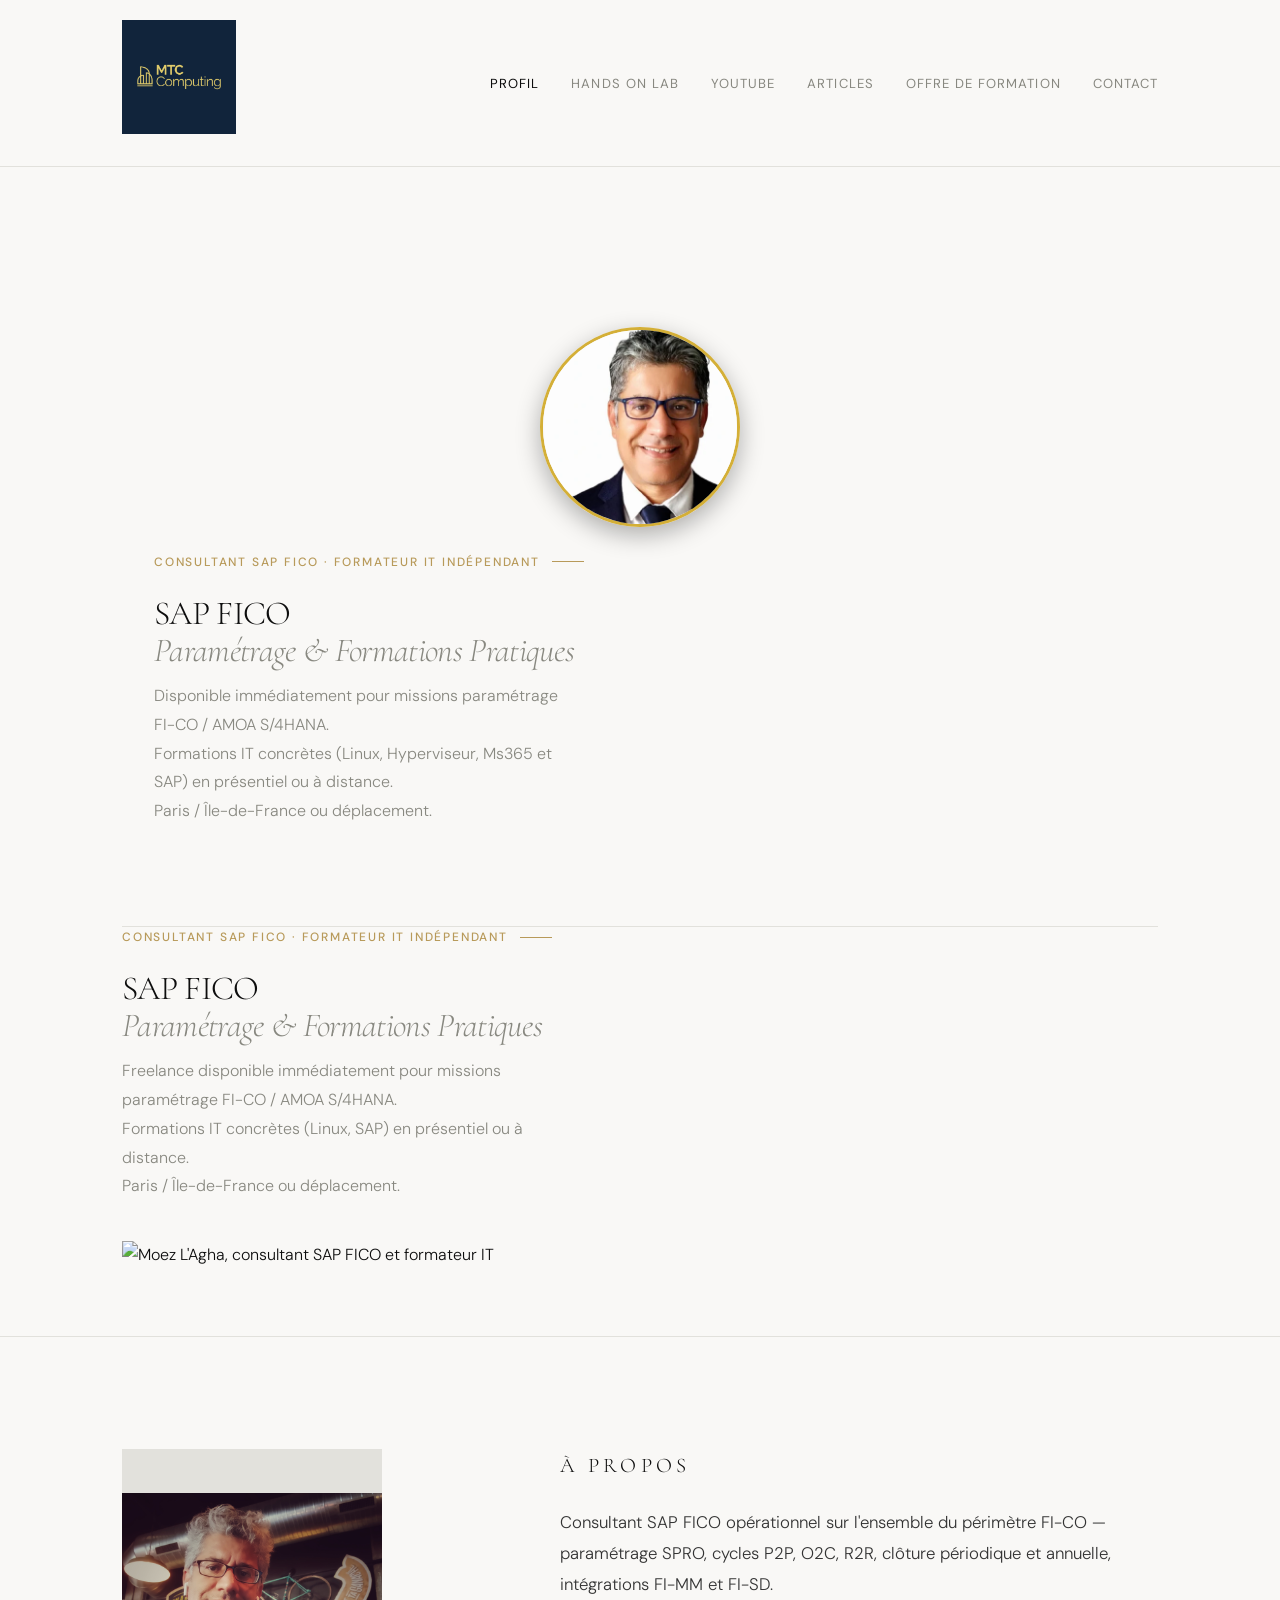
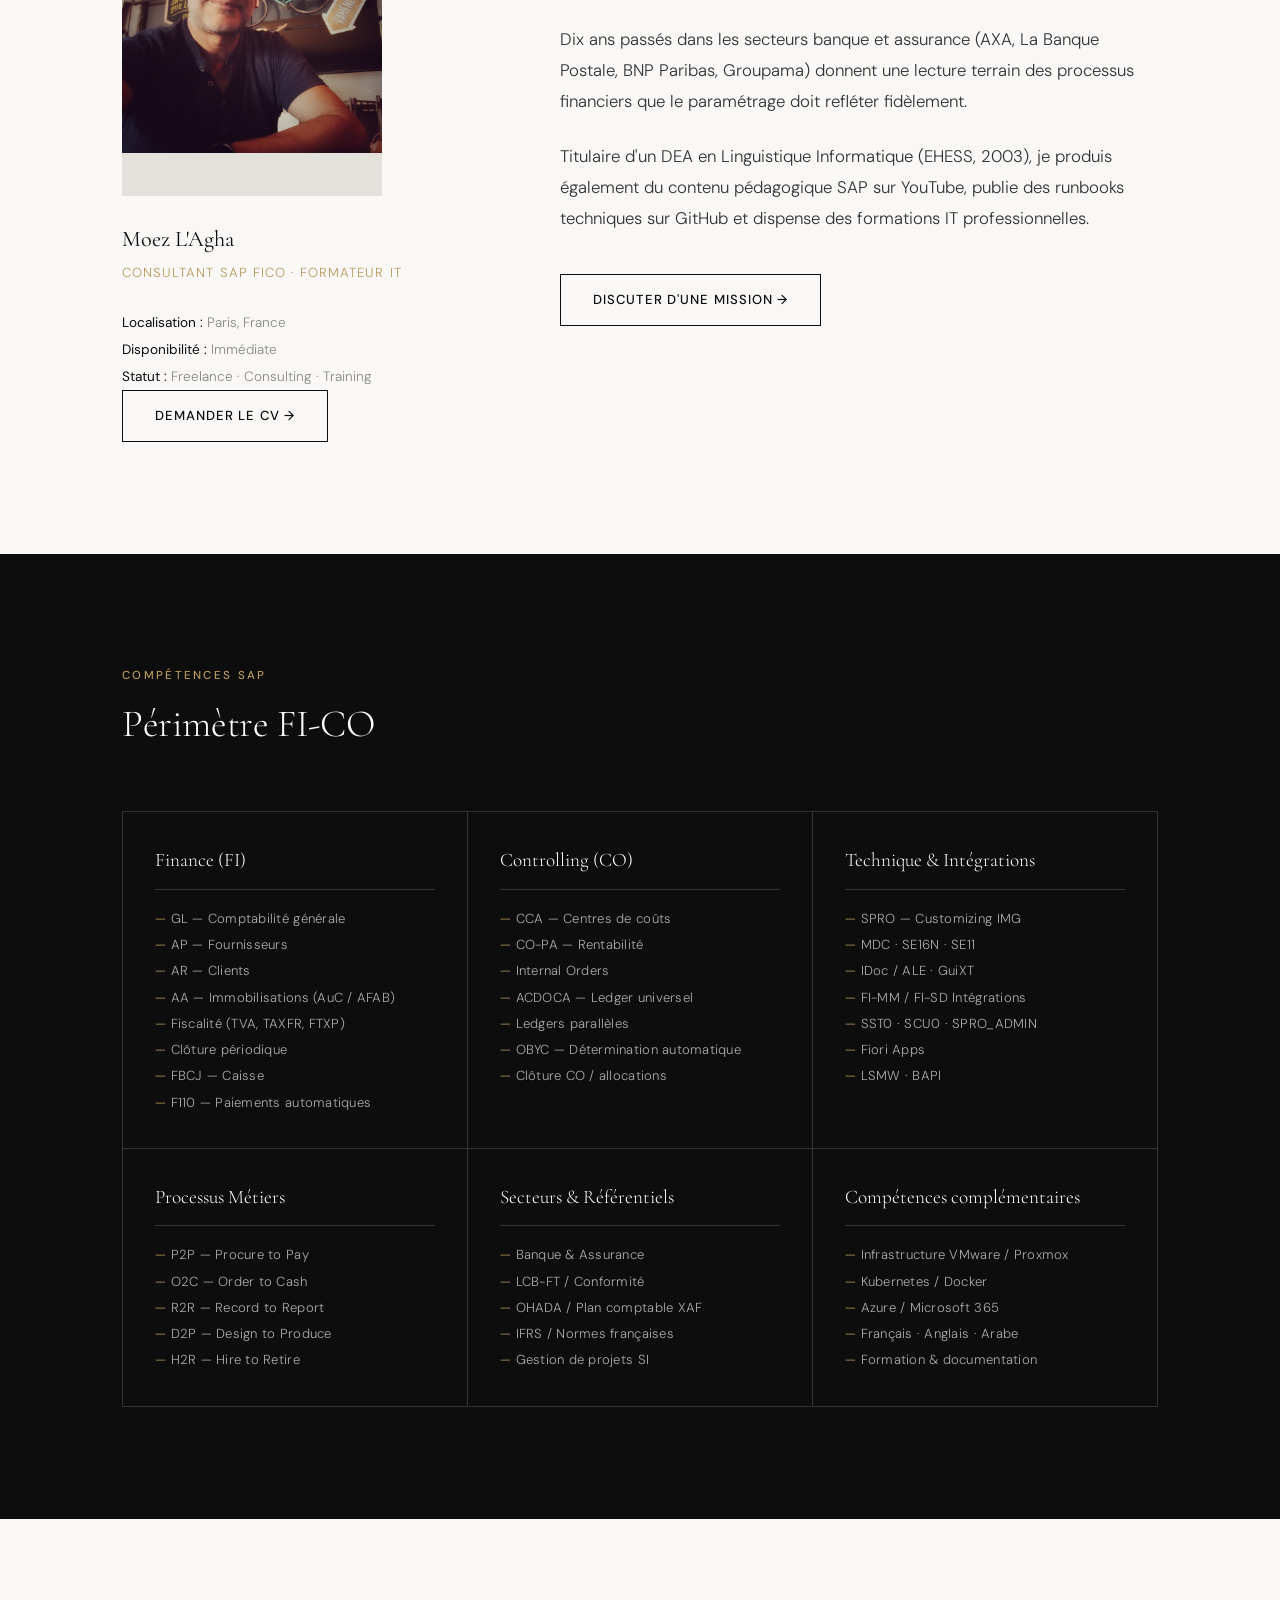
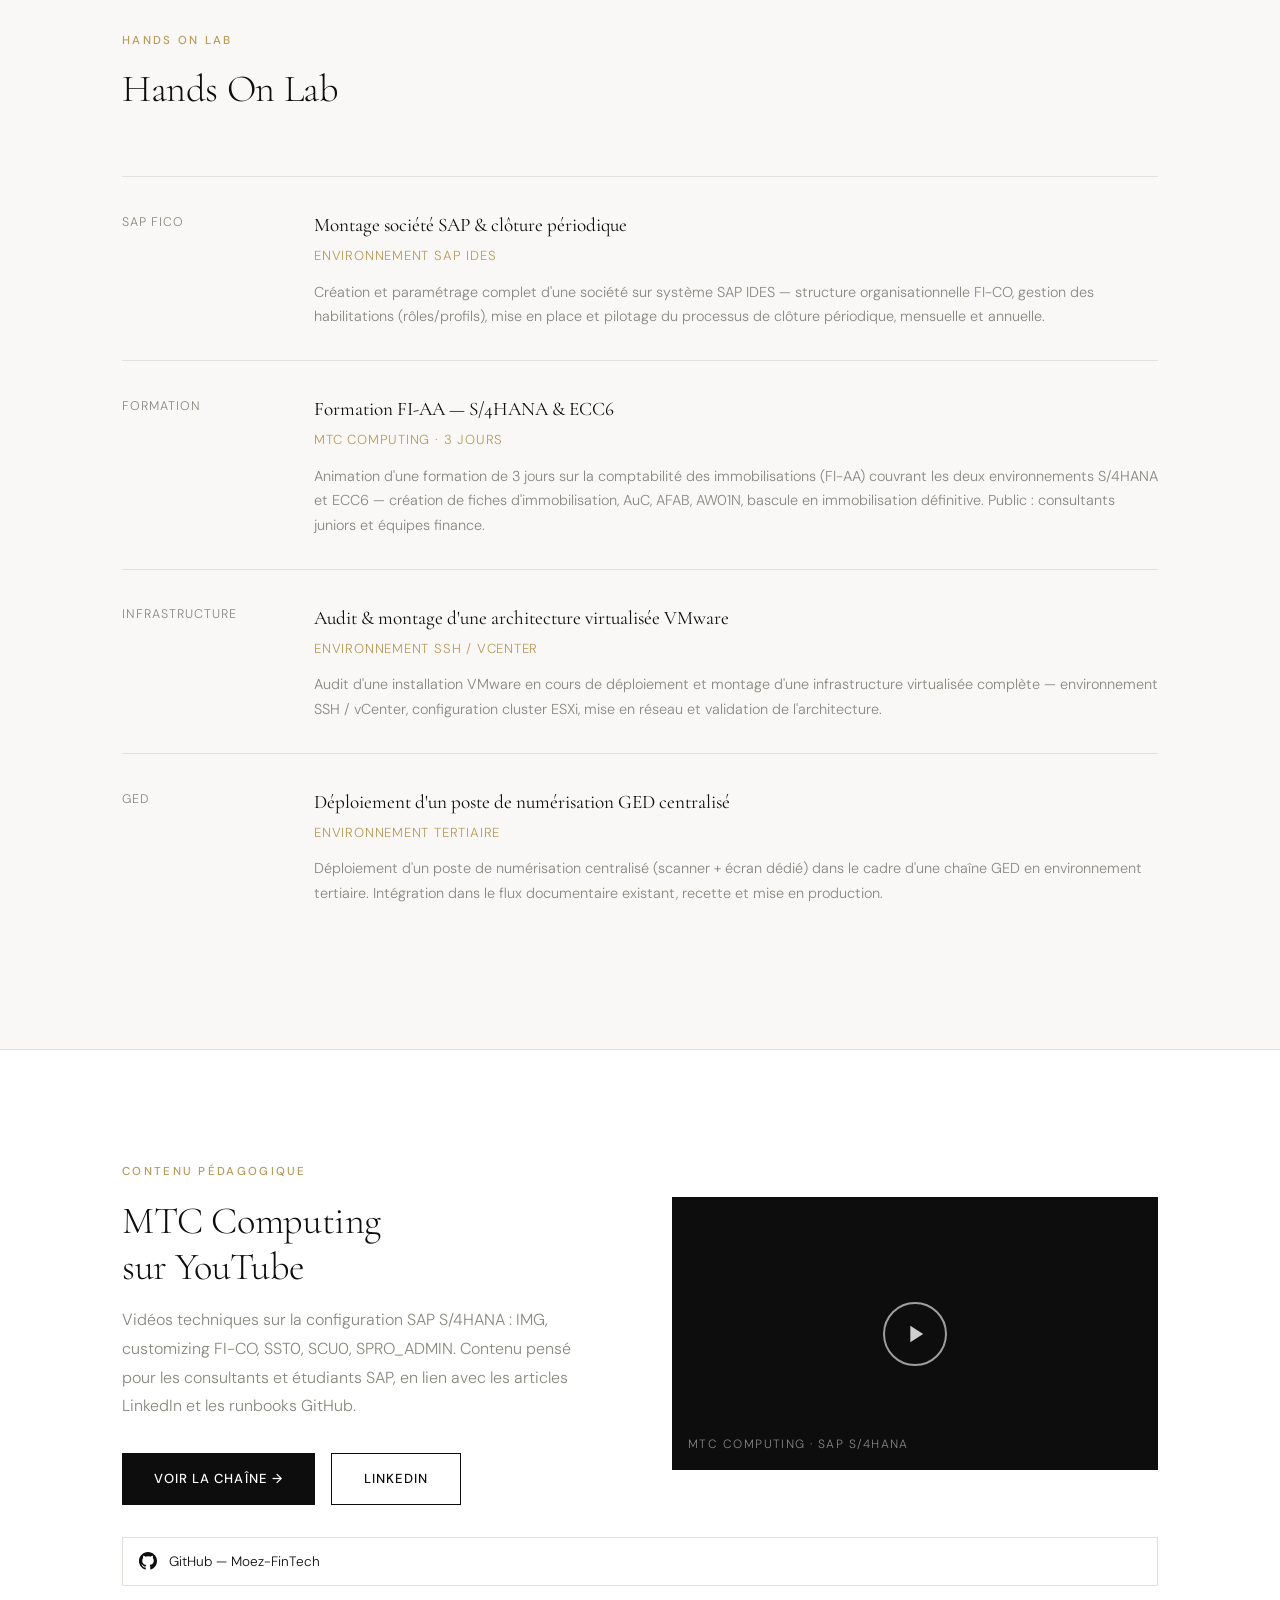
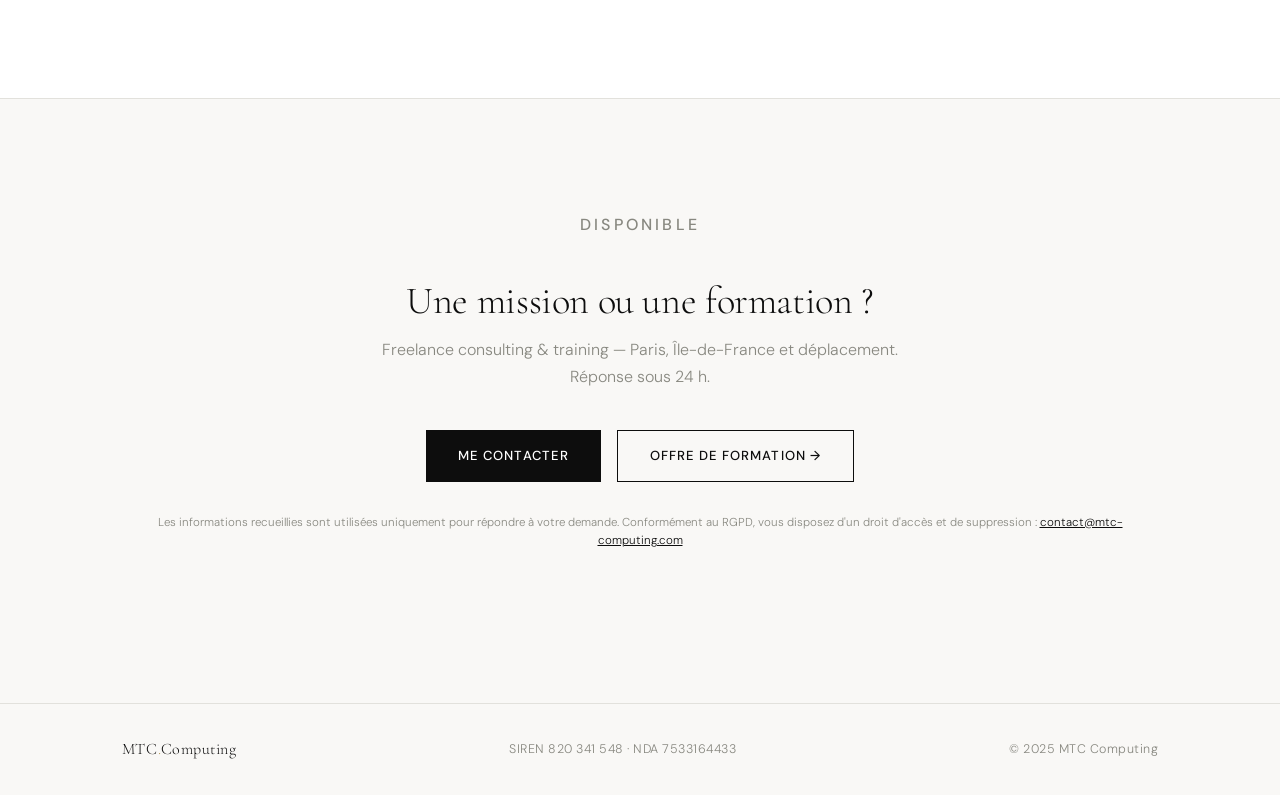
==== index.html @ 90f137c9 "Update index.html" ====
<!DOCTYPE html>
<html lang="fr">
<head>
  <meta charset="UTF-8" />
  <meta name="google-site-verification" content="ApVL4fl0kk_VryhIwA4MAAvwClf09X0MIs21Qp44j30" />
  <meta name="viewport" content="width=device-width, initial-scale=1.0" />
   <title>Moez L'Agha — Consultant SAP FICO & Formateur IT | MTC Computing</title>  
  <meta name="description" content="Consultant SAP FICO & formateur IT — paramétrage FI-CO S/4HANA, Private Cloud & ECC, formations SAP. Paris / Île-de-France." />
  <link rel="stylesheet" href="styles.css" />
</head>
<body>

<nav>
  <div class="nav-inner">
    <a href="index.html" class="nav-logo">
      <img src="assets/LOGO.png" alt="MTC Computing" style="height:114px;width:auto;" />
    </a>
    <ul class="nav-links">
      <li><a href="#about" class="active">Profil</a></li>
      
      <li><a href="#experience">Hands On Lab</a></li>
      <li><a href="#content">YouTube</a></li>
      <li><a href="articles.html">Articles</a></li>
      <li><a href="formations.html">Offre de formation</a></li>
      <li><a href="contact.html">Contact</a></li>
    </ul>
  </div>
</nav>
<section class="hero" style="padding: 80px 0 60px;">
  <div class="container">
    <div class="hero-grid">
                  <div class="hero-left">
                    <section class="hero" style="padding: 80px 0 60px;">
  <div class="container">
      <img src="image/moez-lagha-consultant-sap-fico.webp" 
         alt="Moez L'Agha, consultant SAP FICO et formateur IT" 
         style="width:200px;height:200px;border-radius:50%;object-fit:cover;border:3px solid #d4af37;box-shadow:0 8px 25px rgba(0,0,0,0.3);margin:0 auto 25px auto;display:block;" 
         onerror="this.style.display='none'" />
   
    <div class="hero-eyebrow fade-up fade-up-d1">Consultant SAP FICO · Formateur IT indépendant</div>
    <h1 class="hero-title fade-up fade-up-d2" style="font-size: 2.1rem; margin: 15px 0 12px;">
      SAP FICO<br/>
      <em>Paramétrage & Formations Pratiques</em>
    </h1>
    <p class="hero-subtitle fade-up fade-up-d3">
      Disponible immédiatement pour missions paramétrage FI-CO / AMOA S/4HANA.<br/>
      Formations IT concrètes (Linux, Hyperviseur, Ms365 et SAP) en présentiel ou à distance.<br/>
      Paris / Île-de-France ou déplacement.
    </p>
    
  </div>
</section>
        <div class="hero-eyebrow fade-up fade-up-d1">Consultant SAP FICO · Formateur IT indépendant</div>
        <h1 class="hero-title fade-up fade-up-d2" style="font-size: 2.1rem; margin: 15px 0 12px;">
          SAP FICO<br/>
          <em>Paramétrage & Formations Pratiques</em>
        </h1>
        <p class="hero-subtitle fade-up fade-up-d3">
          Freelance disponible immédiatement pour missions paramétrage FI-CO / AMOA S/4HANA.<br/>
          Formations IT concrètes (Linux, SAP) en présentiel ou à distance.<br/>
          Paris / Île-de-France ou déplacement.
        </p>
        <!-- Vos boutons CTA ici si vous en avez -->
      </div>

      <!-- COLONNE DROITE : photo (nouveau) -->
      <div class="hero-right fade-up fade-up-d2">
        <img src="images/moez-lagha-consultant-sap-fico.webp" 
             alt="Moez L'Agha, consultant SAP FICO et formateur IT" 
             class="hero-photo" />
      </div>

    </div>
  </div>
</section>

<section id="about">
  <div class="container">
    <div class="about-grid">
      <div class="about-left">
        <div class="about-photo-placeholder">
          <img src="assets/photo.jpg" alt="Moez L'Agha" style="width:100%;max-width:260px;" />
        </div>
        <div class="about-name">Moez L'Agha</div>
        <div class="about-role">Consultant SAP FICO · Formateur IT</div>
        <ul class="about-meta">
          <li><span>Localisation :</span> Paris, France</li>
          <li><span>Disponibilité :</span> Immédiate</li>
          <li><span>Statut :</span> Freelance · Consulting · Training</li>
        </ul>
        <a href="mailto:contact@mtc-computing.com?subject=Demande%20de%20CV&body=Bonjour%2C%20je%20souhaite%20recevoir%20votre%20CV." class="btn btn-outline">
          Demander le CV →
        </a>
      </div>
      <div class="about-text">
        <p class="section-label">À propos</p>
        <p>
          Consultant SAP FICO opérationnel sur l'ensemble du périmètre FI-CO —
          paramétrage SPRO, cycles P2P, O2C, R2R, clôture périodique et annuelle,
          intégrations FI-MM et FI-SD.
        </p>
        <p>
          Dix ans passés dans les secteurs banque et assurance (AXA, La Banque Postale,
          BNP Paribas, Groupama) donnent une lecture terrain des processus financiers
          que le paramétrage doit refléter fidèlement.
        </p>
        <p>
          Titulaire d'un DEA en Linguistique Informatique (EHESS, 2003), je produis
          également du contenu pédagogique SAP sur YouTube, publie des runbooks
          techniques sur GitHub et dispense des formations IT professionnelles.
        </p>
        <a href="contact.html" class="btn btn-outline" style="margin-top:1rem;">Discuter d'une mission →</a>
      </div>
    </div>
  </div>
</section>


<section id="competences" class="skills-section">
  <div class="container">
    <p class="section-label">Compétences SAP</p>
    <h2 class="section-title">Périmètre FI-CO</h2>
    <div class="skills-grid">

      <div class="skill-block">
        <div class="skill-block-title">Finance (FI)</div>
        <ul class="skill-list">
          <li>GL — Comptabilité générale</li>
          <li>AP — Fournisseurs</li>
          <li>AR — Clients</li>
          <li>AA — Immobilisations (AuC / AFAB)</li>
          <li>Fiscalité (TVA, TAXFR, FTXP)</li>
          <li>Clôture périodique</li>
          <li>FBCJ — Caisse</li>
          <li>F110 — Paiements automatiques</li>
        </ul>
      </div>

      <div class="skill-block">
        <div class="skill-block-title">Controlling (CO)</div>
        <ul class="skill-list">
          <li>CCA — Centres de coûts</li>
          <li>CO-PA — Rentabilité</li>
          <li>Internal Orders</li>
          <li>ACDOCA — Ledger universel</li>
          <li>Ledgers parallèles</li>
          <li>OBYC — Détermination automatique</li>
          <li>Clôture CO / allocations</li>
        </ul>
      </div>

      <div class="skill-block">
        <div class="skill-block-title">Technique & Intégrations</div>
        <ul class="skill-list">
          <li>SPRO — Customizing IMG</li>
          <li>MDC · SE16N · SE11</li>
          <li>IDoc / ALE · GuiXT</li>
          <li>FI-MM / FI-SD Intégrations</li>
          <li>SST0 · SCU0 · SPRO_ADMIN</li>
          <li>Fiori Apps</li>
          <li>LSMW · BAPI</li>
        </ul>
      </div>

      <div class="skill-block">
        <div class="skill-block-title">Processus Métiers</div>
        <ul class="skill-list">
          <li>P2P — Procure to Pay</li>
          <li>O2C — Order to Cash</li>
          <li>R2R — Record to Report</li>
          <li>D2P — Design to Produce</li>
          <li>H2R — Hire to Retire</li>
        </ul>
      </div>

      <div class="skill-block">
        <div class="skill-block-title">Secteurs & Référentiels</div>
        <ul class="skill-list">
          <li>Banque & Assurance</li>
          <li>LCB-FT / Conformité</li>
          <li>OHADA / Plan comptable XAF</li>
          <li>IFRS / Normes françaises</li>
          <li>Gestion de projets SI</li>
        </ul>
      </div>

      <div class="skill-block">
        <div class="skill-block-title">Compétences complémentaires</div>
        <ul class="skill-list">
          <li>Infrastructure VMware / Proxmox</li>
          <li>Kubernetes / Docker</li>
          <li>Azure / Microsoft 365</li>
          <li>Français · Anglais · Arabe</li>
          <li>Formation & documentation</li>
        </ul>
      </div>

    </div>
  </div>
</section>


<section id="experience">
  <div class="container">
    <p class="section-label">Hands On Lab</p>
    <h2 class="section-title">Hands On Lab</h2>
    <ul class="exp-list">

      <li class="exp-item">
        <div class="exp-date">SAP FICO</div>
        <div class="exp-body">
          <div class="exp-body-title">Montage société SAP & clôture périodique</div>
          <div class="exp-body-company">Environnement SAP IDES</div>
          <div class="exp-body-desc">
            Création et paramétrage complet d'une société sur système SAP IDES —
            structure organisationnelle FI-CO, gestion des habilitations (rôles/profils),
            mise en place et pilotage du processus de clôture périodique, mensuelle et annuelle.
          </div>
        </div>
      </li>

      <li class="exp-item">
        <div class="exp-date">Formation</div>
        <div class="exp-body">
          <div class="exp-body-title">Formation FI-AA — S/4HANA & ECC6</div>
          <div class="exp-body-company">MTC Computing · 3 jours</div>
          <div class="exp-body-desc">
            Animation d'une formation de 3 jours sur la comptabilité des immobilisations (FI-AA)
            couvrant les deux environnements S/4HANA et ECC6 — création de fiches d'immobilisation,
            AuC, AFAB, AW01N, bascule en immobilisation définitive.
            Public : consultants juniors et équipes finance.
          </div>
        </div>
      </li>

      <li class="exp-item">
        <div class="exp-date">Infrastructure</div>
        <div class="exp-body">
          <div class="exp-body-title">Audit & montage d'une architecture virtualisée VMware</div>
          <div class="exp-body-company">Environnement SSH / vCenter</div>
          <div class="exp-body-desc">
            Audit d'une installation VMware en cours de déploiement et montage d'une infrastructure
            virtualisée complète — environnement SSH / vCenter, configuration cluster ESXi,
            mise en réseau et validation de l'architecture.
          </div>
        </div>
      </li>

      <li class="exp-item">
        <div class="exp-date">GED</div>
        <div class="exp-body">
          <div class="exp-body-title">Déploiement d'un poste de numérisation GED centralisé</div>
          <div class="exp-body-company">Environnement tertiaire</div>
          <div class="exp-body-desc">
            Déploiement d'un poste de numérisation centralisé (scanner + écran dédié)
            dans le cadre d'une chaîne GED en environnement tertiaire.
            Intégration dans le flux documentaire existant, recette et mise en production.
          </div>
        </div>
      </li>

    </ul>
  </div>
</section>

<section id="content" class="youtube-section">
  <div class="container">
    <div class="youtube-inner">

      <div class="youtube-text">
        <p class="section-label">Contenu pédagogique</p>
        <h2 class="section-title">MTC Computing<br/>sur YouTube</h2>
        <p class="youtube-desc">
          Vidéos techniques sur la configuration SAP S/4HANA :
          IMG, customizing FI-CO, SST0, SCU0, SPRO_ADMIN.
          Contenu pensé pour les consultants et étudiants SAP,
          en lien avec les articles LinkedIn et les runbooks GitHub.
        </p>
        <div class="btn-group">
          <a href="https://www.youtube.com/@MTC-Computing" target="_blank" rel="noopener" class="btn btn-primary">
            Voir la chaîne →
          </a>
          <a href="https://www.linkedin.com/in/moez-l-agha-b020032b5" target="_blank" rel="noopener" class="btn btn-outline">
            LinkedIn
          </a>
        </div>
      </div>

      <div class="youtube-visual">
        <a href="https://www.youtube.com/@MTC-Computing" target="_blank" rel="noopener" class="play-btn" aria-label="Voir la chaîne YouTube">
          <svg viewBox="0 0 24 24" fill="currentColor" width="28" height="28">
            <path d="M8 5v14l11-7z"/>
          </svg>
        </a>
        <span class="youtube-label">MTC Computing · SAP S/4HANA</span>
      </div>

    </div>
    <a href="https://github.com/Moez-FinTech" target="_blank" rel="noopener" class="social-link" style="margin-top:2rem;">
      <svg viewBox="0 0 24 24" fill="currentColor">
        <path d="M12 0C5.374 0 0 5.373 0 12c0 5.302 3.438 9.8 8.207 11.387.599.111.793-.261.793-.577v-2.234c-3.338.726-4.033-1.416-4.033-1.416-.546-1.387-1.333-1.756-1.333-1.756-1.089-.745.083-.729.083-.729 1.205.084 1.839 1.237 1.839 1.237 1.07 1.834 2.807 1.304 3.492.997.107-.775.418-1.305.762-1.604-2.665-.305-5.467-1.334-5.467-5.931 0-1.311.469-2.381 1.236-3.221-.124-.303-.535-1.524.117-3.176 0 0 1.008-.322 3.301 1.23A11.509 11.509 0 0112 5.803c1.02.005 2.047.138 3.006.404 2.291-1.552 3.297-1.23 3.297-1.23.653 1.653.242 2.874.118 3.176.77.84 1.235 1.911 1.235 3.221 0 4.609-2.807 5.624-5.479 5.921.43.372.823 1.102.823 2.222v3.293c0 .319.192.694.801.576C20.566 21.797 24 17.3 24 12c0-6.627-5.373-12-12-12z"/>
      </svg>
      GitHub — Moez-FinTech
    </a>
  </div>
</section>

<section class="contact-strip">
  <div class="container">
    <p class="section-label">Disponible</p>
    <h2 class="section-title">Une mission ou une formation ?</h2>
    <p>Freelance consulting & training — Paris, Île-de-France et déplacement.<br/>Réponse sous 24 h.</p>
    <div class="btn-group" style="justify-content:center; margin-top:2rem;">
      <a href="contact.html" class="btn btn-primary">Me contacter</a>
      <a href="formations.html" class="btn btn-outline">Offre de formation →</a>
    </div>
    <p style="font-size:0.72rem; color:var(--muted); margin-top:2rem; line-height:1.6;">
      Les informations recueillies sont utilisées uniquement pour répondre à votre demande.
      Conformément au RGPD, vous disposez d'un droit d'accès et de suppression :
      <a href="mailto:contact@mtc-computing.com" style="color:var(--fg);">contact@mtc-computing.com</a>
    </p>
  </div>
</section>

<footer>
  <div class="footer-inner">
    <a href="index.html" class="footer-logo">MTC<span>.</span>Computing</a>
    <span>SIREN 820 341 548 · NDA 7533164433</span>
    <span>© 2025 MTC Computing</span>
  </div>
</footer>

</body>
</html>
---- styles.css ----
/* ─────────────────────────────────────────
   MTC Computing — Global Stylesheet
   Aesthetic: Editorial Minimalism
   ───────────────────────────────────────── */

@import url('https://fonts.googleapis.com/css2?family=Cormorant+Garamond:ital,wght@0,300;0,400;0,600;1,300;1,400&family=DM+Sans:wght@300;400;500&display=swap');

:root {
  --bg:      #F9F8F6;
  --fg:      #0D0D0D;
  --muted:   #888880;
  --border:  #E2E1DC;
  --accent:  #B89A5A;
  --white:   #FFFFFF;
  --card-bg: #FFFFFF;

  --serif:  'Cormorant Garamond', Georgia, serif;
  --sans:   'DM Sans', system-ui, sans-serif;

  --space-xs: 0.5rem;
  --space-sm: 1rem;
  --space-md: 2rem;
  --space-lg: 4rem;
  --space-xl: 7rem;

  --max-w: 1100px;
  --transition: 0.25s cubic-bezier(0.4,0,0.2,1);
}

*, *::before, *::after { box-sizing: border-box; margin: 0; padding: 0; }

html { scroll-behavior: smooth; }

body {
  font-family: var(--sans);
  font-weight: 300;
  font-size: 1rem;
  line-height: 1.7;
  color: var(--fg);
  background: var(--bg);
  -webkit-font-smoothing: antialiased;
}

/* ── Layout ──────────────────────────────── */
.container {
  max-width: var(--max-w);
  margin: 0 auto;
  padding: 0 var(--space-md);
}

section { padding: var(--space-xl) 0; }

/* ── Navigation ──────────────────────────── */
nav {
  position: sticky;
  top: 0;
  z-index: 100;
  background: rgba(249,248,246,0.92);
  backdrop-filter: blur(12px);
  border-bottom: 1px solid var(--border);
}

.nav-inner {
  max-width: var(--max-w);
  margin: 0 auto;
  padding: 1.25rem var(--space-md);
  display: flex;
  align-items: center;
  justify-content: space-between;
}

.nav-logo {
  font-family: var(--serif);
  font-size: 1.35rem;
  font-weight: 600;
  letter-spacing: 0.01em;
  color: var(--fg);
  text-decoration: none;
}

.nav-logo span {
  color: var(--accent);
}

.nav-links {
  display: flex;
  gap: var(--space-md);
  list-style: none;
}

.nav-links a {
  font-size: 0.82rem;
  font-weight: 400;
  letter-spacing: 0.08em;
  text-transform: uppercase;
  color: var(--muted);
  text-decoration: none;
  transition: color var(--transition);
}

.nav-links a:hover,
.nav-links a.active { color: var(--fg); }

/* ── Hero ────────────────────────────────── */
.hero {
  padding: var(--space-xl) 0;
  border-bottom: 1px solid var(--border);
}
.hero-content {
  display: flex;
  align-items: center;
  gap: 40px;
  flex-wrap: wrap;
}


.hero-eyebrow {
  font-family: var(--sans);
  font-size: 0.75rem;
  font-weight: 500;
  letter-spacing: 0.15em;
  text-transform: uppercase;
  color: var(--accent);
  margin-bottom: 1.5rem;
  display: flex;
  align-items: center;
  gap: 0.75rem;
}

.hero-eyebrow::after {
  content: '';
  display: block;
  width: 32px;
  height: 1px;
  background: var(--accent);
}

.hero-title {
  font-family: var(--serif);
  font-size: clamp(2.8rem, 5vw, 4.5rem);
  font-weight: 300;
  line-height: 1.1;
  letter-spacing: -0.02em;
  margin-bottom: 1.5rem;
}

.hero-title em {
  font-style: italic;
  color: var(--muted);
}

.hero-subtitle {
  font-size: 1rem;
  font-weight: 300;
  color: var(--muted);
  max-width: 420px;
  margin-bottom: 2.5rem;
  line-height: 1.8;
}

.hero-right {
  padding-bottom: 0.5rem;
}

.hero-stats {
  display: grid;
  grid-template-columns: 1fr 1fr;
  gap: 1.5rem;
  margin-bottom: 2rem;
}

.stat {
  border-top: 1px solid var(--border);
  padding-top: 1rem;
}

.stat-number {
  font-family: var(--serif);
  font-size: 2.5rem;
  font-weight: 300;
  line-height: 1;
  margin-bottom: 0.25rem;
}

.stat-label {
  font-size: 0.78rem;
  letter-spacing: 0.06em;
  text-transform: uppercase;
  color: var(--muted);
}

.hero-tags {
  display: flex;
  flex-wrap: wrap;
  gap: 0.5rem;
}

.tag {
  font-size: 0.75rem;
  letter-spacing: 0.04em;
  padding: 0.3rem 0.75rem;
  border: 1px solid var(--border);
  color: var(--muted);
  background: var(--white);
}

/* ── Buttons ─────────────────────────────── */
.btn {
  display: inline-flex;
  align-items: center;
  gap: 0.5rem;
  font-family: var(--sans);
  font-size: 0.82rem;
  font-weight: 500;
  letter-spacing: 0.08em;
  text-transform: uppercase;
  text-decoration: none;
  padding: 0.85rem 2rem;
  transition: all var(--transition);
  cursor: pointer;
  border: none;
}

.btn-primary {
  background: var(--fg);
  color: var(--white);
}

.btn-primary:hover {
  background: #2a2a2a;
}

.btn-outline {
  background: transparent;
  color: var(--fg);
  border: 1px solid var(--fg);
}

.btn-outline:hover {
  background: var(--fg);
  color: var(--white);
}

.btn-group {
  display: flex;
  gap: 1rem;
  flex-wrap: wrap;
}

/* ── Section Labels ──────────────────────── */
.section-label {
  font-size: 0.72rem;
  font-weight: 500;
  letter-spacing: 0.2em;
  text-transform: uppercase;
  color: var(--accent);
  margin-bottom: 1rem;
}

.section-title {
  font-family: var(--serif);
  font-size: clamp(1.8rem, 3vw, 2.8rem);
  font-weight: 300;
  line-height: 1.2;
  letter-spacing: -0.01em;
  margin-bottom: var(--space-lg);
}

/* ── About ───────────────────────────────── */
.about-grid {
  display: grid;
  grid-template-columns: 1fr 1.6fr;
  gap: var(--space-lg);
  align-items: start;
}

.about-left {
  position: sticky;
  top: 6rem;
}

.about-name {
  font-family: var(--serif);
  font-size: 1.4rem;
  font-weight: 400;
  margin-bottom: 0.25rem;
}

.about-role {
  font-size: 0.82rem;
  letter-spacing: 0.08em;
  text-transform: uppercase;
  color: var(--accent);
  margin-bottom: 1.5rem;
}

.about-photo-placeholder {
  width: 100%;
  aspect-ratio: 3/4;
  background: var(--border);
  display: flex;
  align-items: center;
  justify-content: center;
  font-size: 0.75rem;
  letter-spacing: 0.1em;
  text-transform: uppercase;
  color: var(--muted);
  margin-bottom: 1.5rem;
  max-width: 260px;
}

.about-meta {
  list-style: none;
  font-size: 0.85rem;
  color: var(--muted);
  line-height: 2;
}

.about-meta li span {
  color: var(--fg);
  font-weight: 400;
}

.about-text p {
  font-size: 1.05rem;
  font-weight: 300;
  color: #333;
  margin-bottom: 1.5rem;
  line-height: 1.85;
}

.about-text p:first-child {
  font-family: var(--serif);
  font-size: 1.3rem;
  line-height: 1.6;
  color: var(--fg);
}

/* ── Skills ──────────────────────────────── */
.skills-section {
  background: var(--fg);
  color: var(--white);
}

.skills-section .section-label { color: var(--accent); }

.skills-section .section-title { color: var(--white); }

.skills-grid {
  display: grid;
  grid-template-columns: repeat(3, 1fr);
  gap: 1px;
  background: #333;
  border: 1px solid #333;
}

.skill-block {
  background: var(--fg);
  padding: 2rem;
  transition: background var(--transition);
}

.skill-block:hover {
  background: #1a1a1a;
}

.skill-block-title {
  font-family: var(--serif);
  font-size: 1.2rem;
  font-weight: 300;
  color: var(--white);
  margin-bottom: 1rem;
  padding-bottom: 0.75rem;
  border-bottom: 1px solid #333;
}

.skill-list {
  list-style: none;
  font-size: 0.82rem;
  color: #AAA;
  line-height: 2;
  letter-spacing: 0.02em;
}

.skill-list li::before {
  content: '— ';
  color: var(--accent);
}

/* ── Experience ──────────────────────────── */
.exp-list {
  list-style: none;
}

.exp-item {
  display: grid;
  grid-template-columns: 160px 1fr;
  gap: var(--space-md);
  padding: 2rem 0;
  border-top: 1px solid var(--border);
}

.exp-date {
  font-size: 0.78rem;
  letter-spacing: 0.08em;
  text-transform: uppercase;
  color: var(--muted);
  padding-top: 0.15rem;
}

.exp-body-title {
  font-family: var(--serif);
  font-size: 1.2rem;
  font-weight: 400;
  margin-bottom: 0.2rem;
}

.exp-body-company {
  font-size: 0.82rem;
  letter-spacing: 0.06em;
  text-transform: uppercase;
  color: var(--accent);
  margin-bottom: 0.75rem;
}

.exp-body-desc {
  font-size: 0.9rem;
  color: var(--muted);
  line-height: 1.7;
}

/* ── YouTube CTA ─────────────────────────── */
.youtube-section {
  background: var(--white);
  border-top: 1px solid var(--border);
  border-bottom: 1px solid var(--border);
}

.youtube-inner {
  display: grid;
  grid-template-columns: 1fr 1fr;
  gap: var(--space-lg);
  align-items: center;
}

.youtube-text .section-title { margin-bottom: 1rem; }

.youtube-desc {
  font-size: 1rem;
  color: var(--muted);
  margin-bottom: 2rem;
  line-height: 1.8;
}

.youtube-visual {
  background: #0D0D0D;
  aspect-ratio: 16/9;
  display: flex;
  align-items: center;
  justify-content: center;
  position: relative;
  overflow: hidden;
}

.play-btn {
  width: 64px;
  height: 64px;
  border: 2px solid rgba(255,255,255,0.6);
  border-radius: 50%;
  display: flex;
  align-items: center;
  justify-content: center;
  color: rgba(255,255,255,0.8);
  font-size: 1.4rem;
  transition: all var(--transition);
  cursor: pointer;
}

.play-btn:hover {
  border-color: var(--accent);
  color: var(--accent);
  transform: scale(1.05);
}

.youtube-label {
  position: absolute;
  bottom: 1rem;
  left: 1rem;
  font-size: 0.75rem;
  letter-spacing: 0.12em;
  text-transform: uppercase;
  color: rgba(255,255,255,0.5);
}

/* ── Contact Section (on index) ──────────── */
.contact-strip {
  background: var(--bg);
  text-align: center;
}

.contact-strip .section-title {
  margin-bottom: 0.75rem;
}

.contact-strip p {
  font-size: 1rem;
  color: var(--muted);
  margin-bottom: 2.5rem;
}

/* ── Contact Page ────────────────────────── */
.contact-page-grid {
  display: grid;
  grid-template-columns: 1fr 1.4fr;
  gap: var(--space-lg);
  align-items: start;
}

.contact-info-title {
  font-family: var(--serif);
  font-size: 1rem;
  font-weight: 400;
  margin-bottom: 1.5rem;
}

.contact-info-list {
  list-style: none;
  font-size: 0.88rem;
  color: var(--muted);
  line-height: 2.5;
}

.contact-info-list a {
  color: var(--fg);
  text-decoration: none;
  transition: color var(--transition);
}

.contact-info-list a:hover { color: var(--accent); }

.contact-info-list .info-label {
  display: block;
  font-size: 0.7rem;
  letter-spacing: 0.15em;
  text-transform: uppercase;
  color: var(--accent);
  margin-bottom: 0;
  line-height: 1;
}

.contact-divider {
  height: 1px;
  background: var(--border);
  margin: 2rem 0;
}

.social-links {
  display: flex;
  flex-direction: column;
  gap: 1rem;
}

.social-link {
  display: flex;
  align-items: center;
  gap: 0.75rem;
  font-size: 0.85rem;
  color: var(--fg);
  text-decoration: none;
  padding: 0.75rem 1rem;
  border: 1px solid var(--border);
  transition: all var(--transition);
}

.social-link:hover {
  border-color: var(--fg);
  background: var(--fg);
  color: var(--white);
}

.social-link svg {
  width: 18px;
  height: 18px;
  flex-shrink: 0;
}

/* Contact Form */
.contact-form {
  display: flex;
  flex-direction: column;
  gap: 1.5rem;
}

.form-group {
  display: flex;
  flex-direction: column;
  gap: 0.4rem;
}

.form-group label {
  font-size: 0.72rem;
  letter-spacing: 0.15em;
  text-transform: uppercase;
  color: var(--muted);
}

.form-group input,
.form-group select,
.form-group textarea {
  font-family: var(--sans);
  font-size: 0.95rem;
  font-weight: 300;
  color: var(--fg);
  background: var(--white);
  border: 1px solid var(--border);
  padding: 0.85rem 1rem;
  outline: none;
  transition: border-color var(--transition);
  width: 100%;
  resize: vertical;
}

.form-group input:focus,
.form-group select:focus,
.form-group textarea:focus {
  border-color: var(--fg);
}

.form-row {
  display: grid;
  grid-template-columns: 1fr 1fr;
  gap: 1.5rem;
}

/* ── Footer ──────────────────────────────── */
footer {
  border-top: 1px solid var(--border);
  padding: 2rem 0;
}

.footer-inner {
  max-width: var(--max-w);
  margin: 0 auto;
  padding: 0 var(--space-md);
  display: flex;
  justify-content: space-between;
  align-items: center;
  font-size: 0.78rem;
  color: var(--muted);
  letter-spacing: 0.04em;
}

.footer-logo {
  font-family: var(--serif);
  font-size: 1rem;
  color: var(--fg);
  text-decoration: none;
}

.footer-logo span { color: var(--accent); }

/* ── Animations ──────────────────────────── */
@keyframes fadeUp {
  from { opacity: 0; transform: translateY(24px); }
  to   { opacity: 1; transform: translateY(0); }
}

.fade-up {
  animation: fadeUp 0.7s ease forwards;
}

.fade-up-d1 { animation-delay: 0.1s; opacity: 0; }
.fade-up-d2 { animation-delay: 0.2s; opacity: 0; }
.fade-up-d3 { animation-delay: 0.35s; opacity: 0; }
.fade-up-d4 { animation-delay: 0.5s; opacity: 0; }

/* ── Responsive ──────────────────────────── */
@media (max-width: 900px) {
  .hero-grid,
  .about-grid,
  .youtube-inner,
  .contact-page-grid { grid-template-columns: 1fr; }

  .skills-grid { grid-template-columns: 1fr 1fr; }

  .exp-item { grid-template-columns: 1fr; gap: 0.5rem; }

  .about-left { position: static; }

  .about-photo-placeholder { max-width: 180px; }
}

@media (max-width: 600px) {
  :root { --space-xl: 4rem; --space-lg: 2.5rem; }

  .skills-grid { grid-template-columns: 1fr; }

  .form-row { grid-template-columns: 1fr; }

  .footer-inner { flex-direction: column; gap: 0.75rem; text-align: center; }

  .nav-links { display: none; }
}
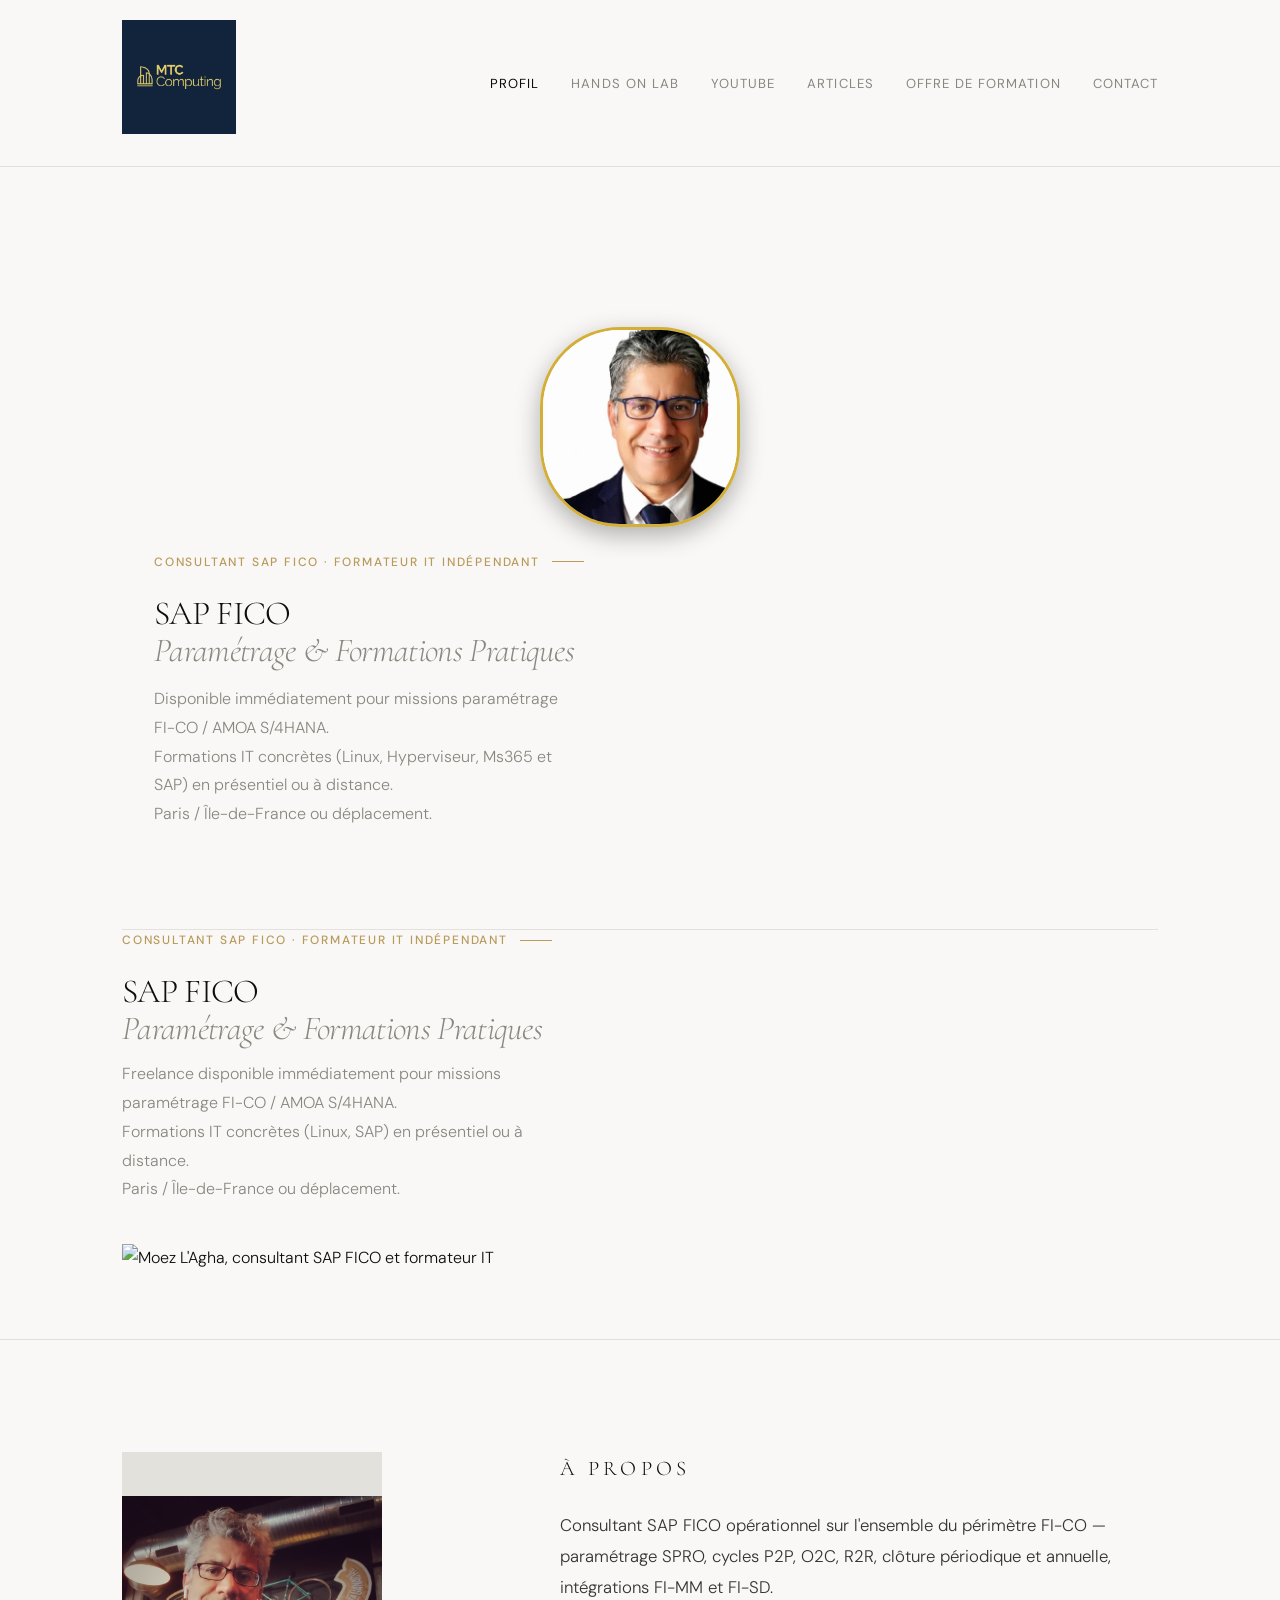
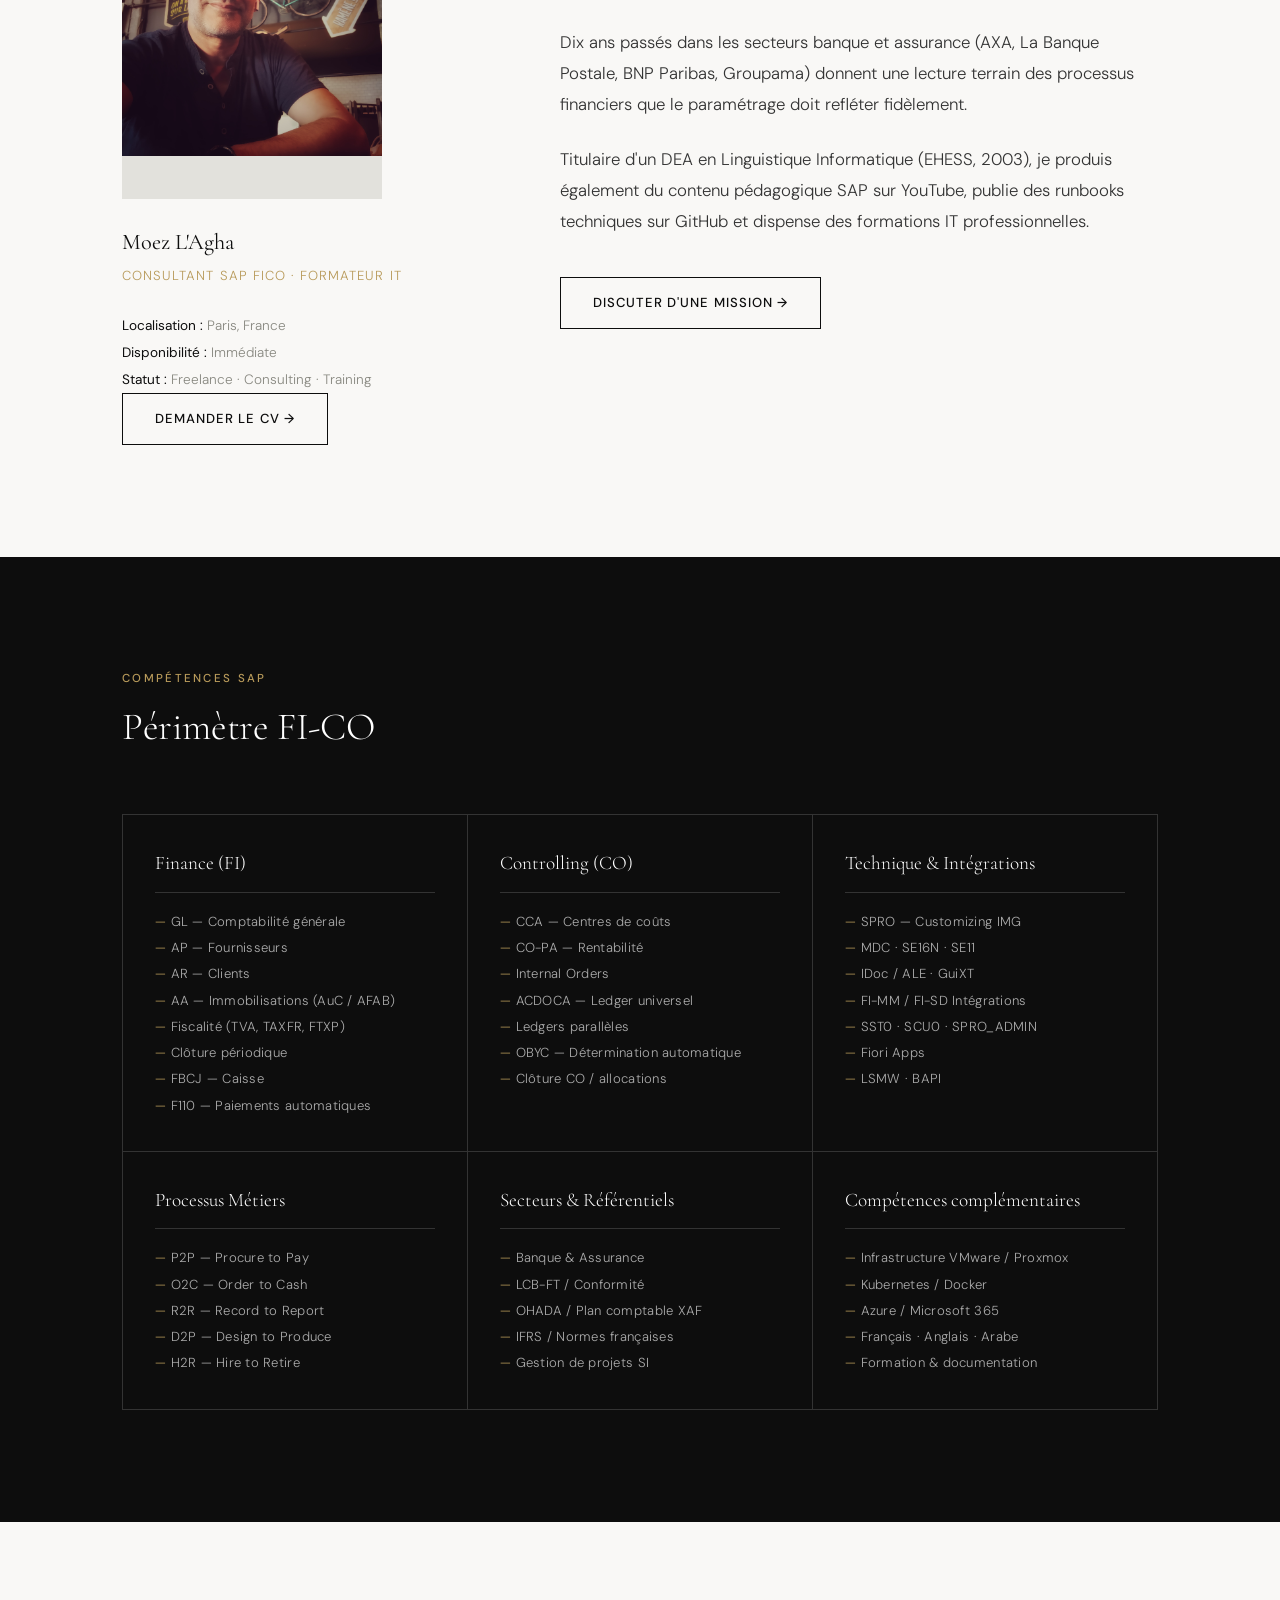
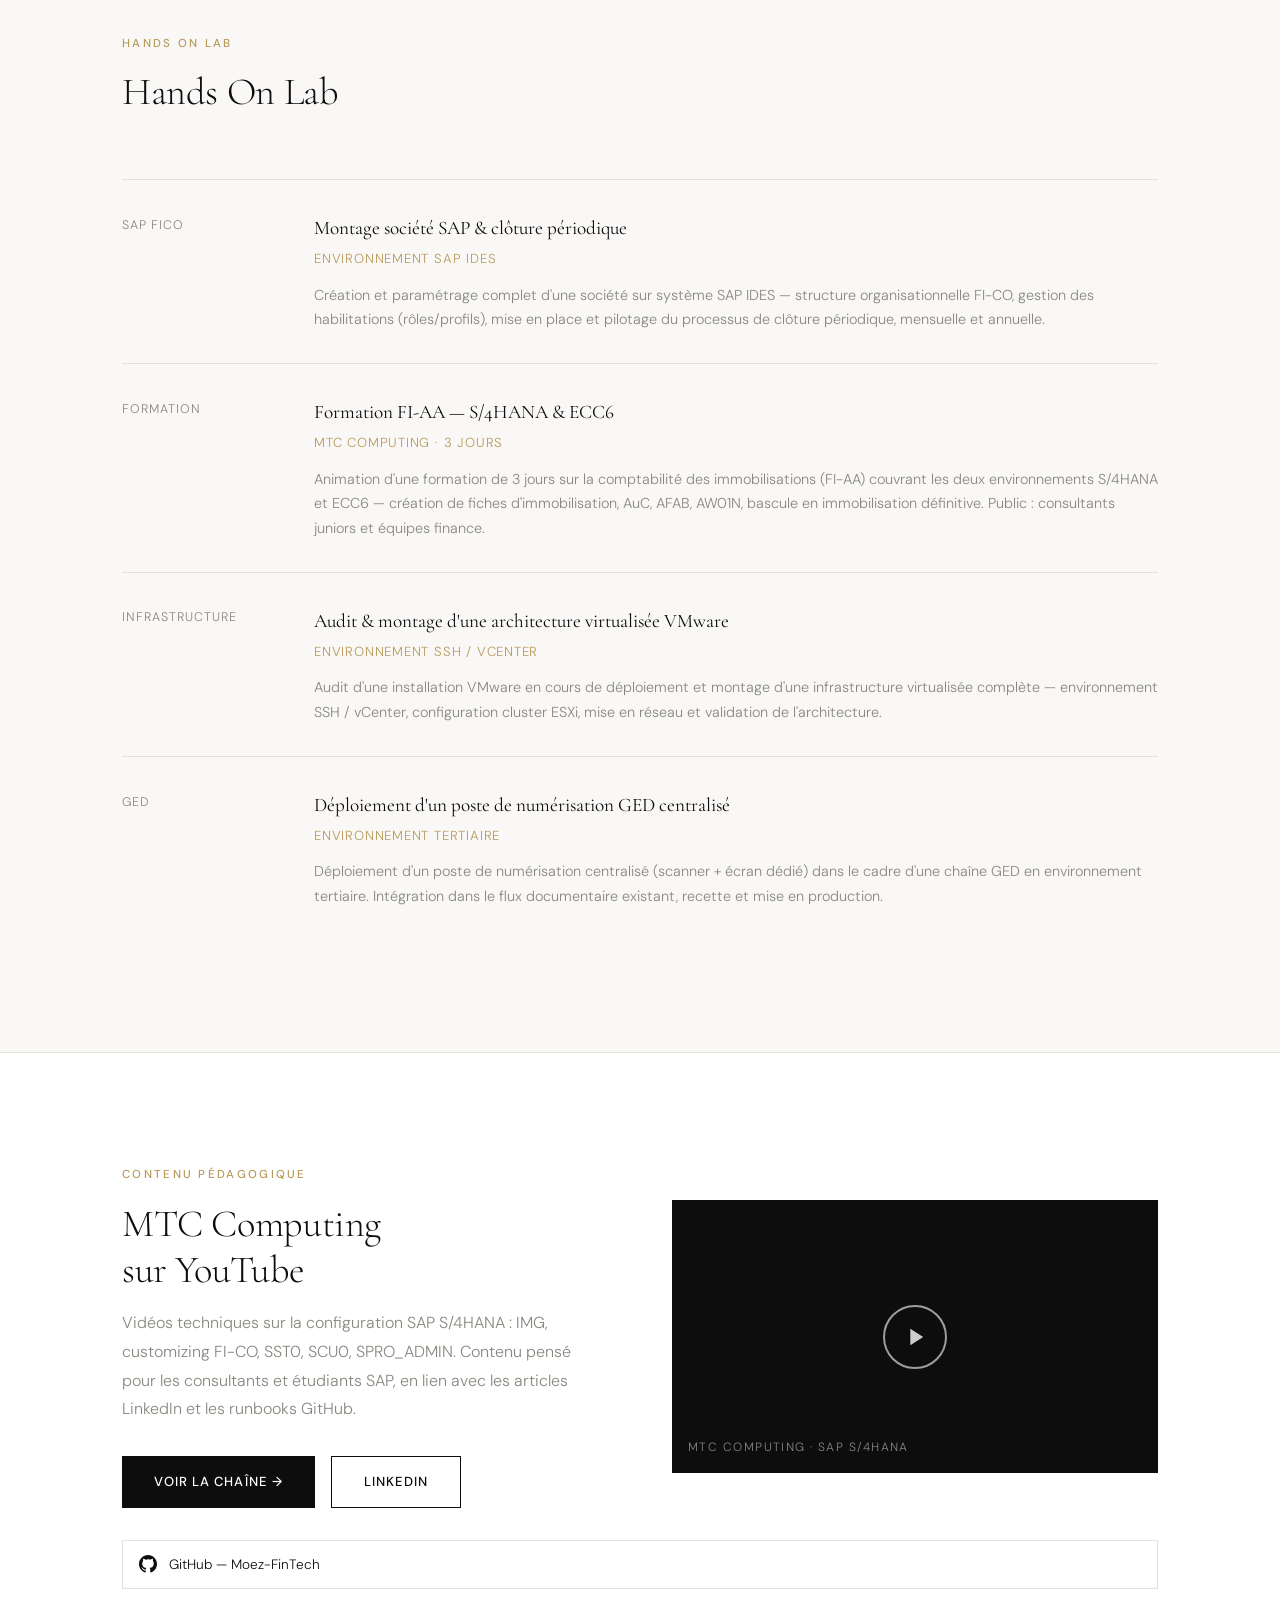
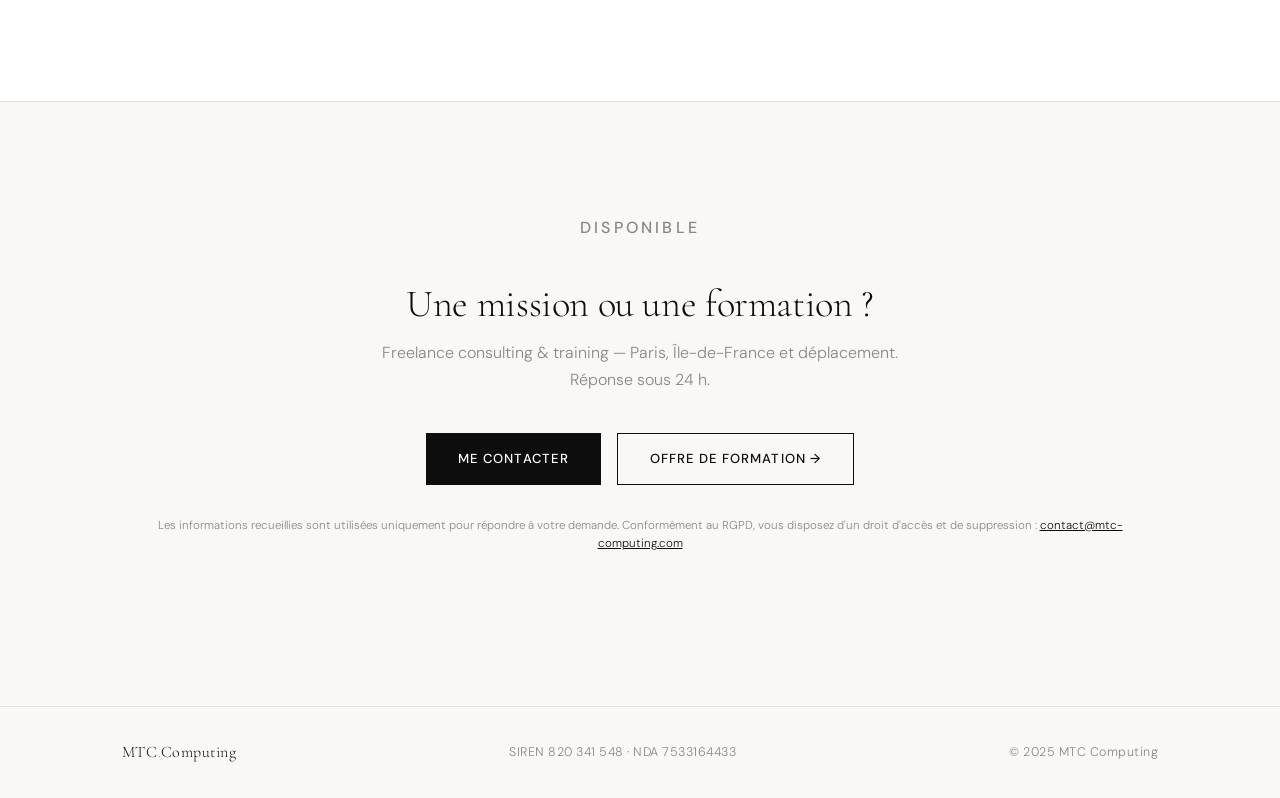
==== commit 4ad1bbdc: "Modify image style and hero title margin Updated image border radius and adjusted margin in hero sec" ====
--- a/index.html
+++ b/index.html
@@ -34,11 +34,11 @@
   <div class="container">
       <img src="image/moez-lagha-consultant-sap-fico.webp" 
          alt="Moez L'Agha, consultant SAP FICO et formateur IT" 
-         style="width:200px;height:200px;border-radius:50%;object-fit:cover;border:3px solid #d4af37;box-shadow:0 8px 25px rgba(0,0,0,0.3);margin:0 auto 25px auto;display:block;" 
+         style="width:200px;height:200px;border-radius:40%;object-fit:cover;border:3px solid #d4af37;box-shadow:0 8px 25px rgba(0,0,0,0.3);margin:0 auto 25px auto;display:block;" 
          onerror="this.style.display='none'" />
    
     <div class="hero-eyebrow fade-up fade-up-d1">Consultant SAP FICO · Formateur IT indépendant</div>
-    <h1 class="hero-title fade-up fade-up-d2" style="font-size: 2.1rem; margin: 15px 0 12px;">
+    <h1 class="hero-title fade-up fade-up-d2" style="font-size: 2.1rem; margin: 15px 0 15px;">
       SAP FICO<br/>
       <em>Paramétrage & Formations Pratiques</em>
     </h1>
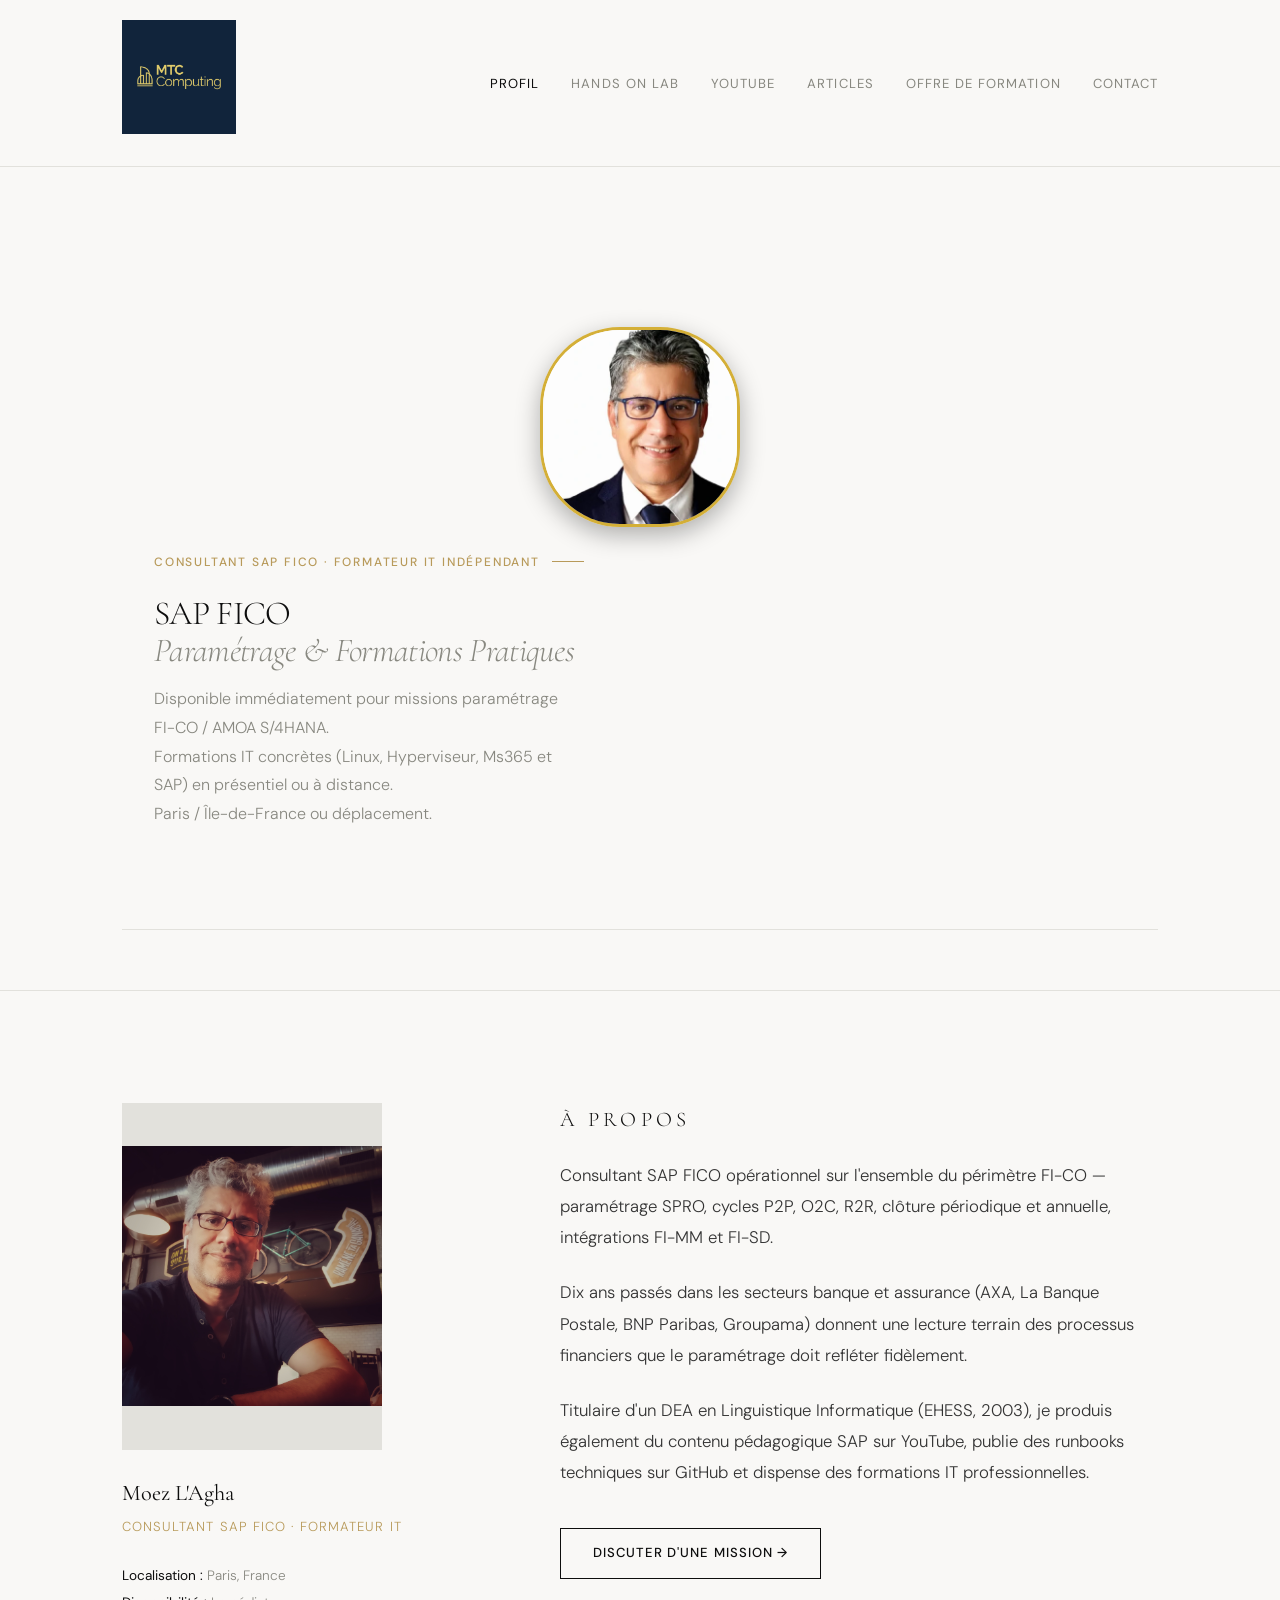
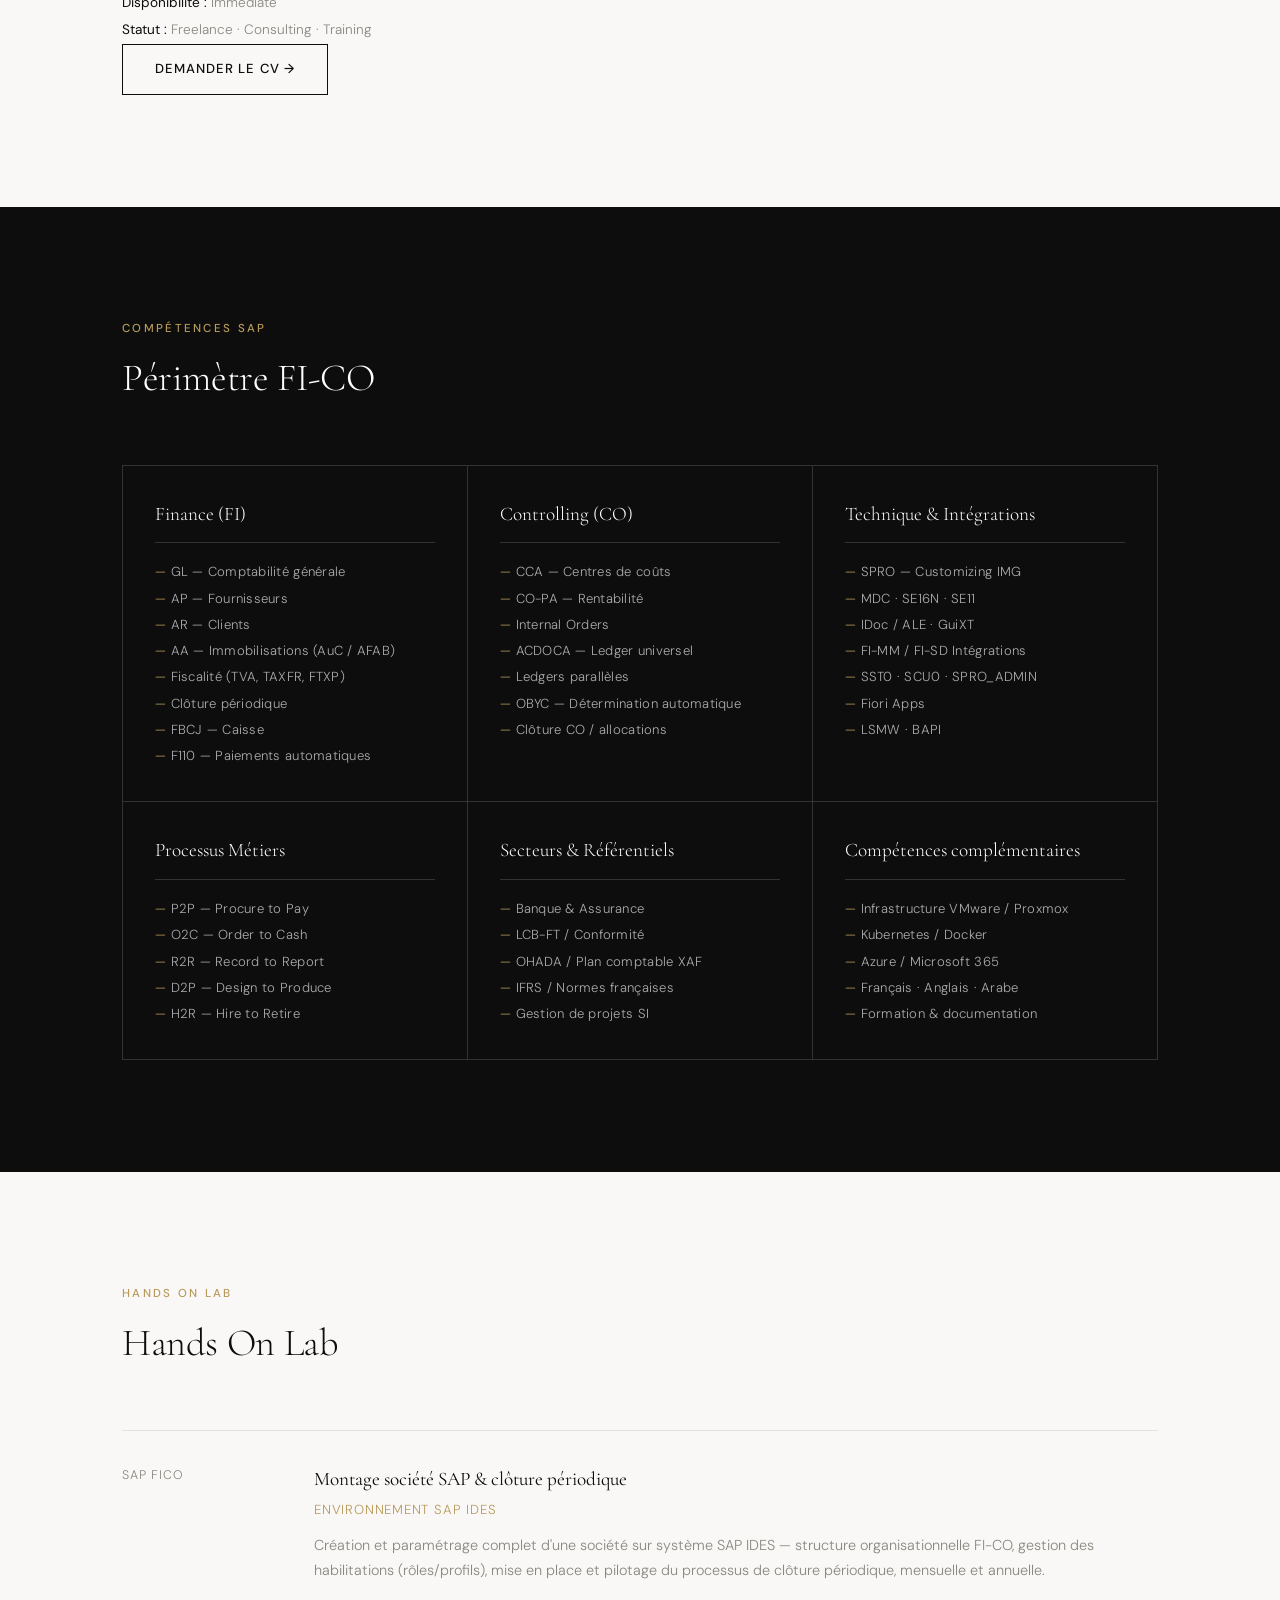
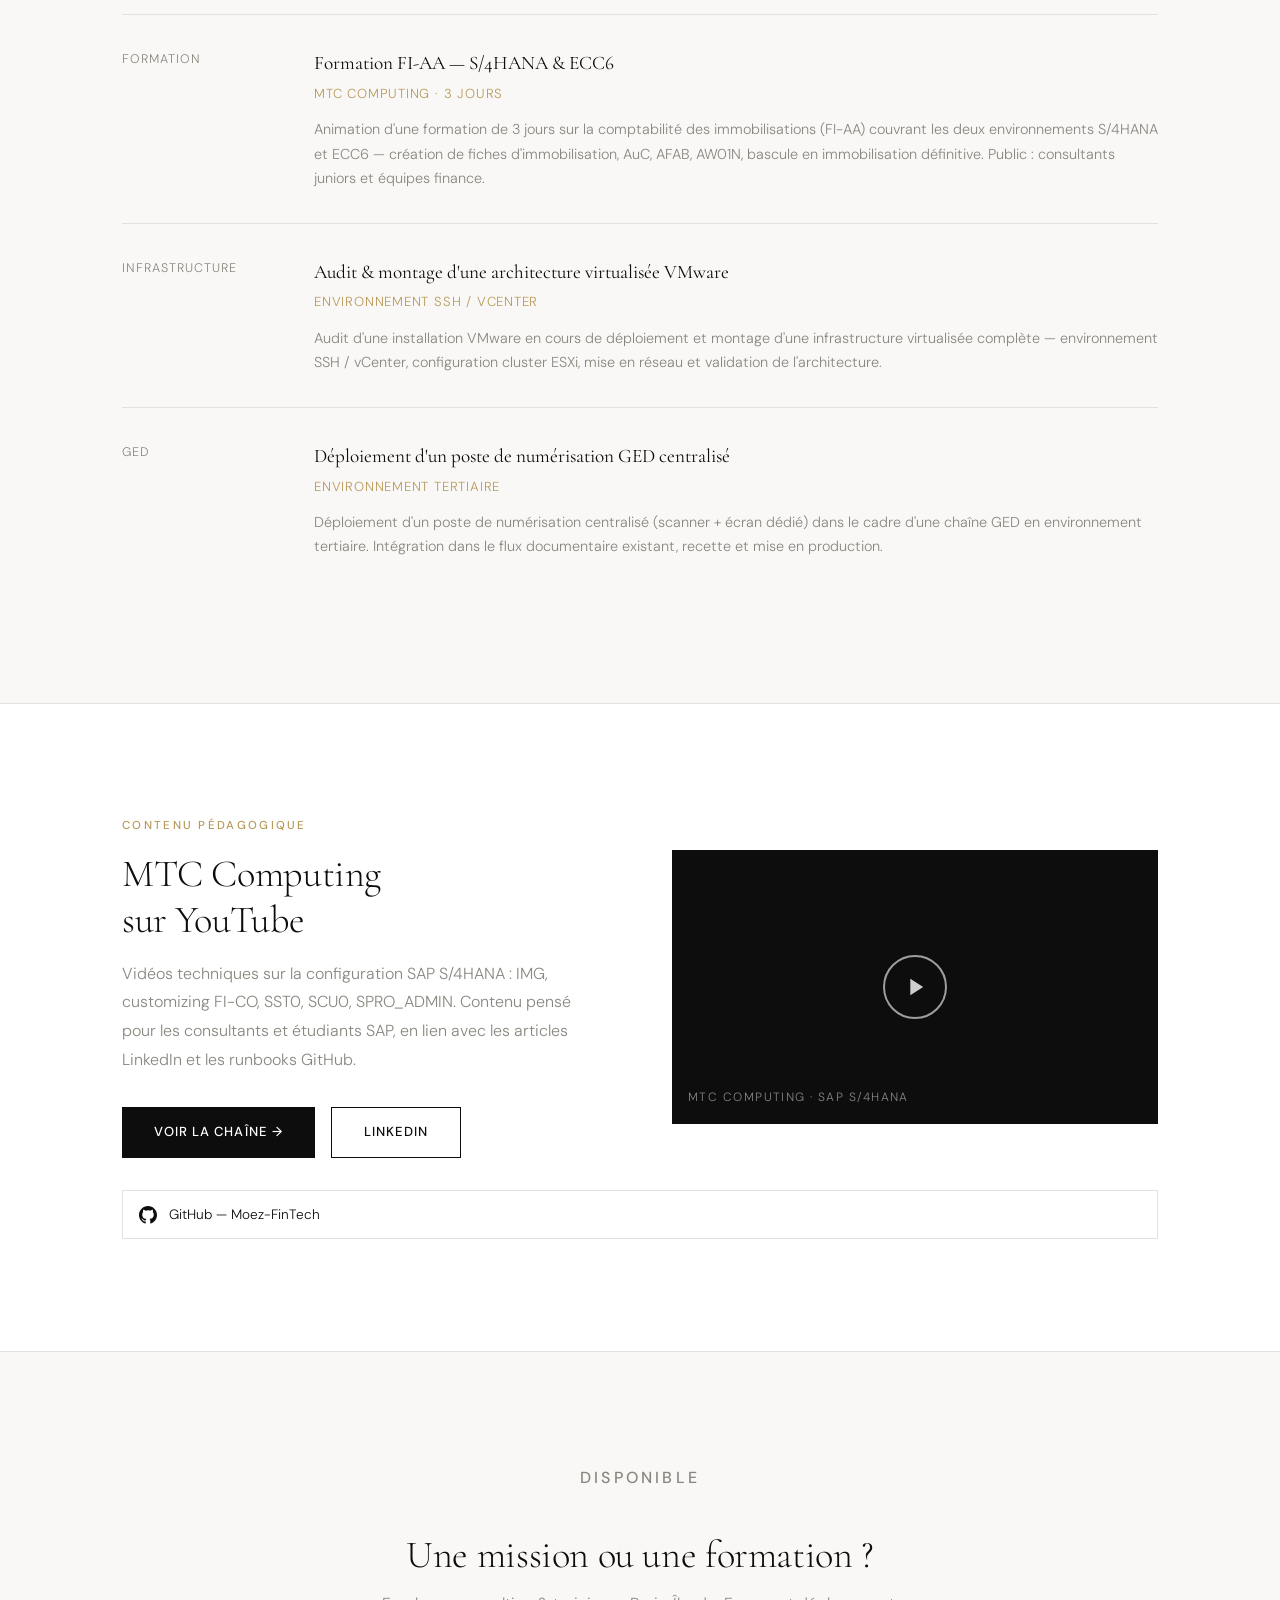
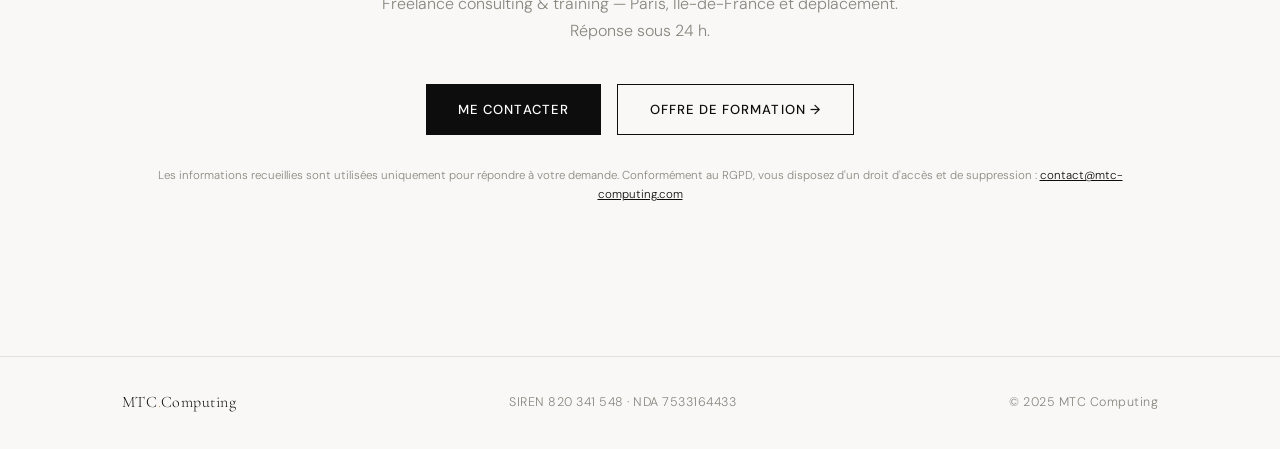
==== commit c3afdbd0: "Update index.html" ====
--- a/index.html
+++ b/index.html
@@ -48,27 +48,7 @@
       Paris / Île-de-France ou déplacement.
     </p>
     
-  </div>
-</section>
-        <div class="hero-eyebrow fade-up fade-up-d1">Consultant SAP FICO · Formateur IT indépendant</div>
-        <h1 class="hero-title fade-up fade-up-d2" style="font-size: 2.1rem; margin: 15px 0 12px;">
-          SAP FICO<br/>
-          <em>Paramétrage & Formations Pratiques</em>
-        </h1>
-        <p class="hero-subtitle fade-up fade-up-d3">
-          Freelance disponible immédiatement pour missions paramétrage FI-CO / AMOA S/4HANA.<br/>
-          Formations IT concrètes (Linux, SAP) en présentiel ou à distance.<br/>
-          Paris / Île-de-France ou déplacement.
-        </p>
-        <!-- Vos boutons CTA ici si vous en avez -->
-      </div>
-
-      <!-- COLONNE DROITE : photo (nouveau) -->
-      <div class="hero-right fade-up fade-up-d2">
-        <img src="images/moez-lagha-consultant-sap-fico.webp" 
-             alt="Moez L'Agha, consultant SAP FICO et formateur IT" 
-             class="hero-photo" />
-      </div>
+ 
 
     </div>
   </div>
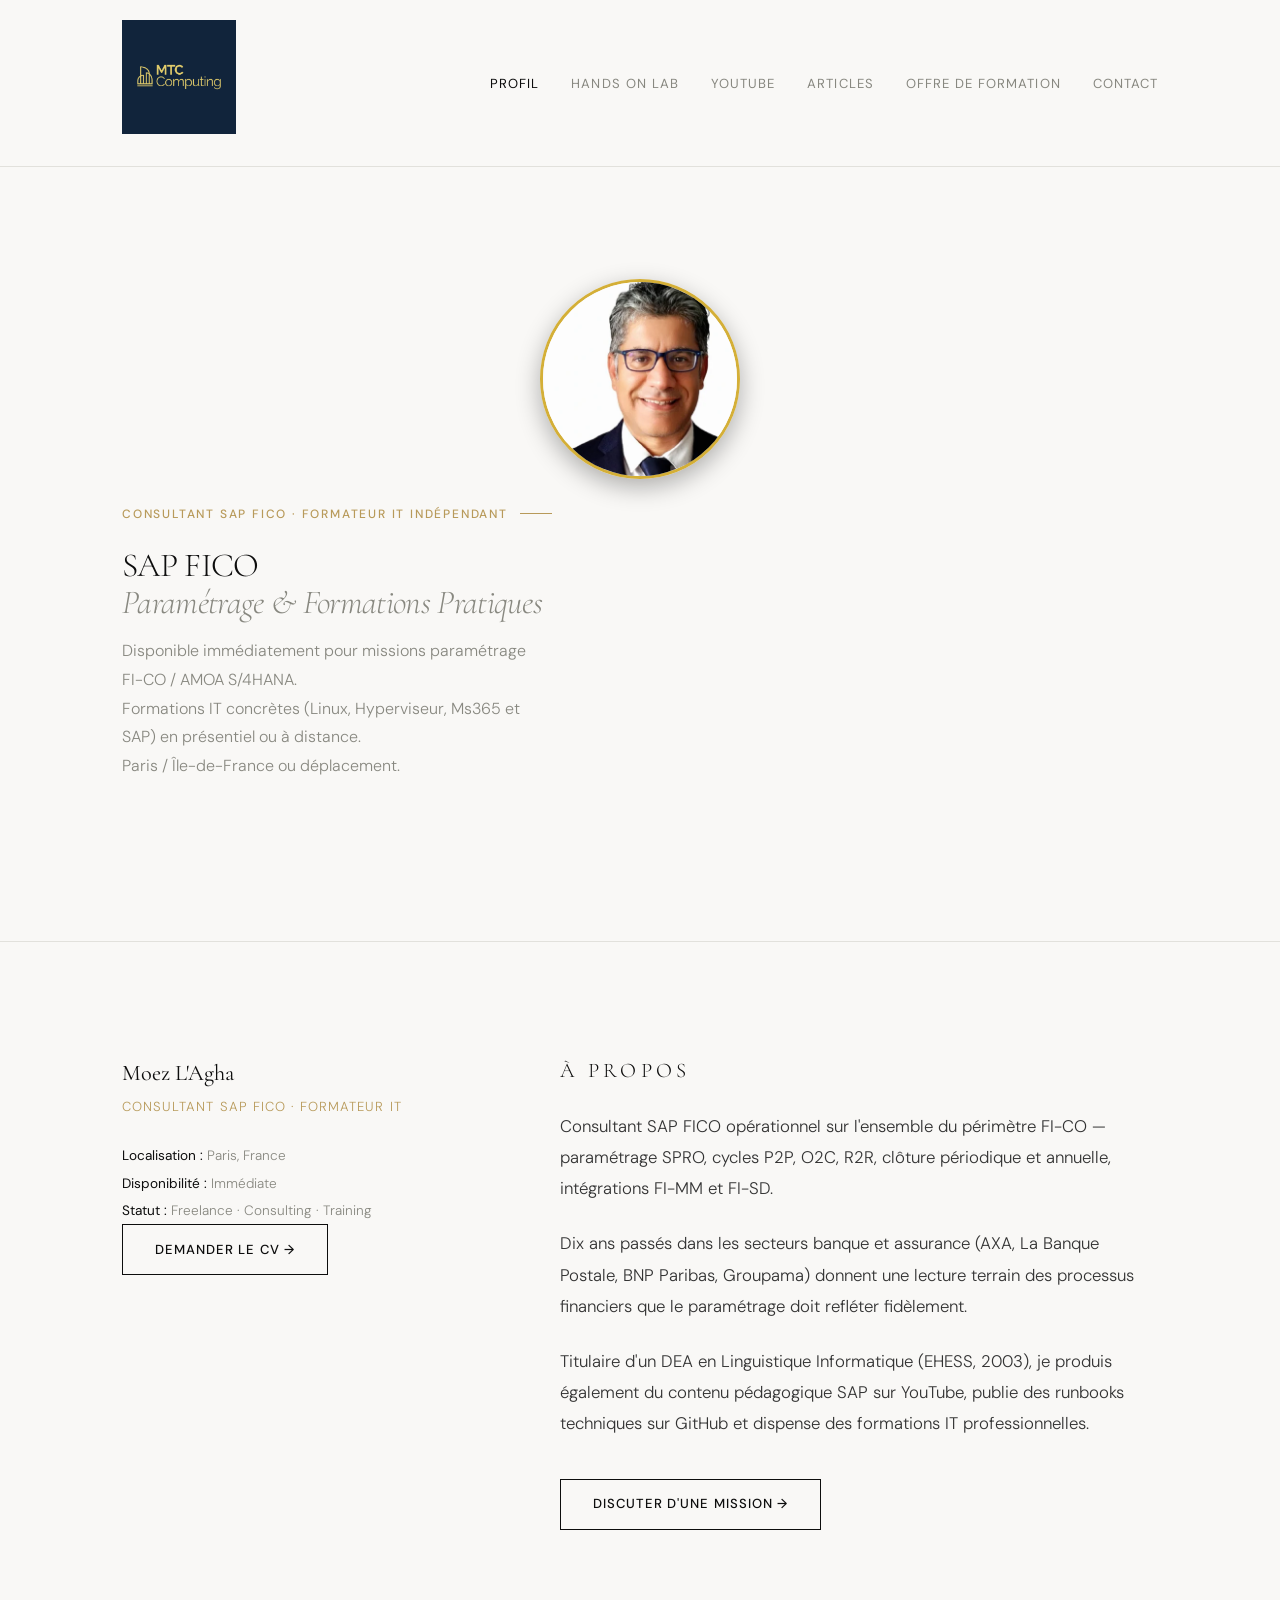
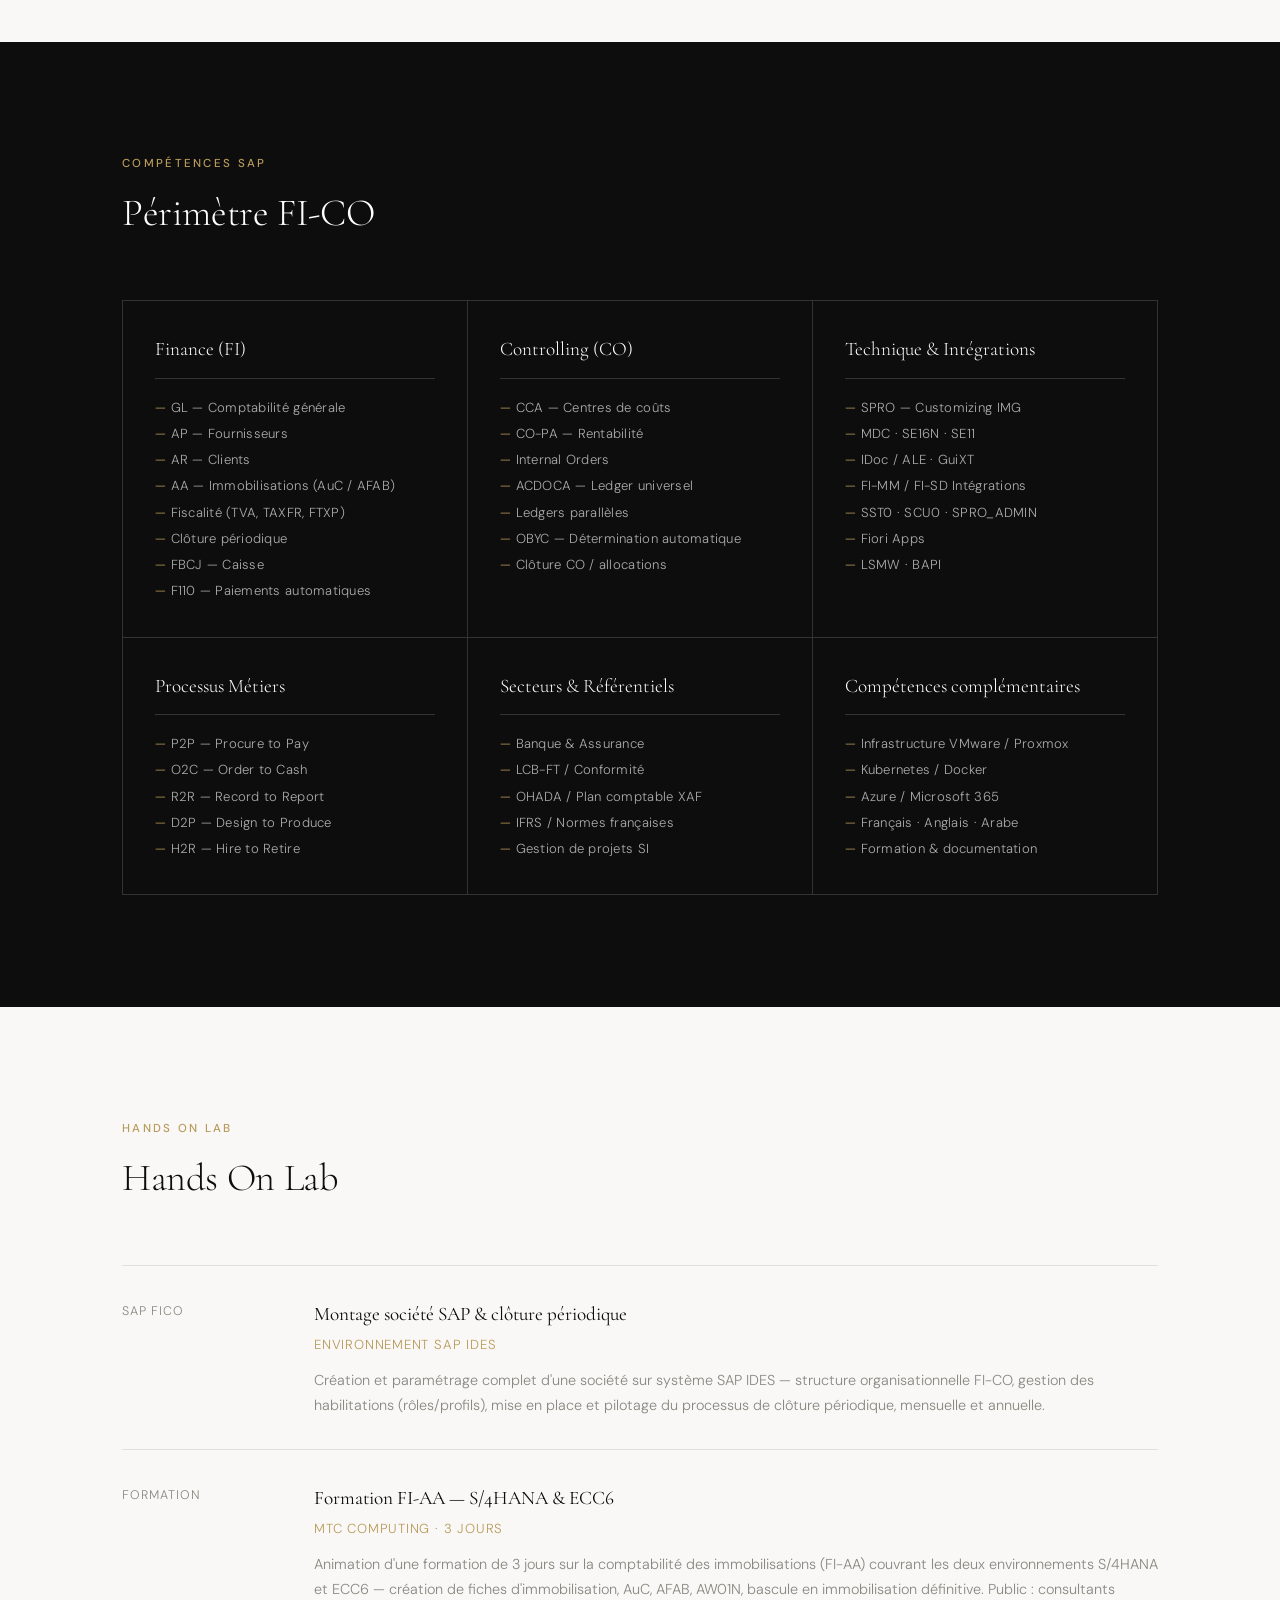
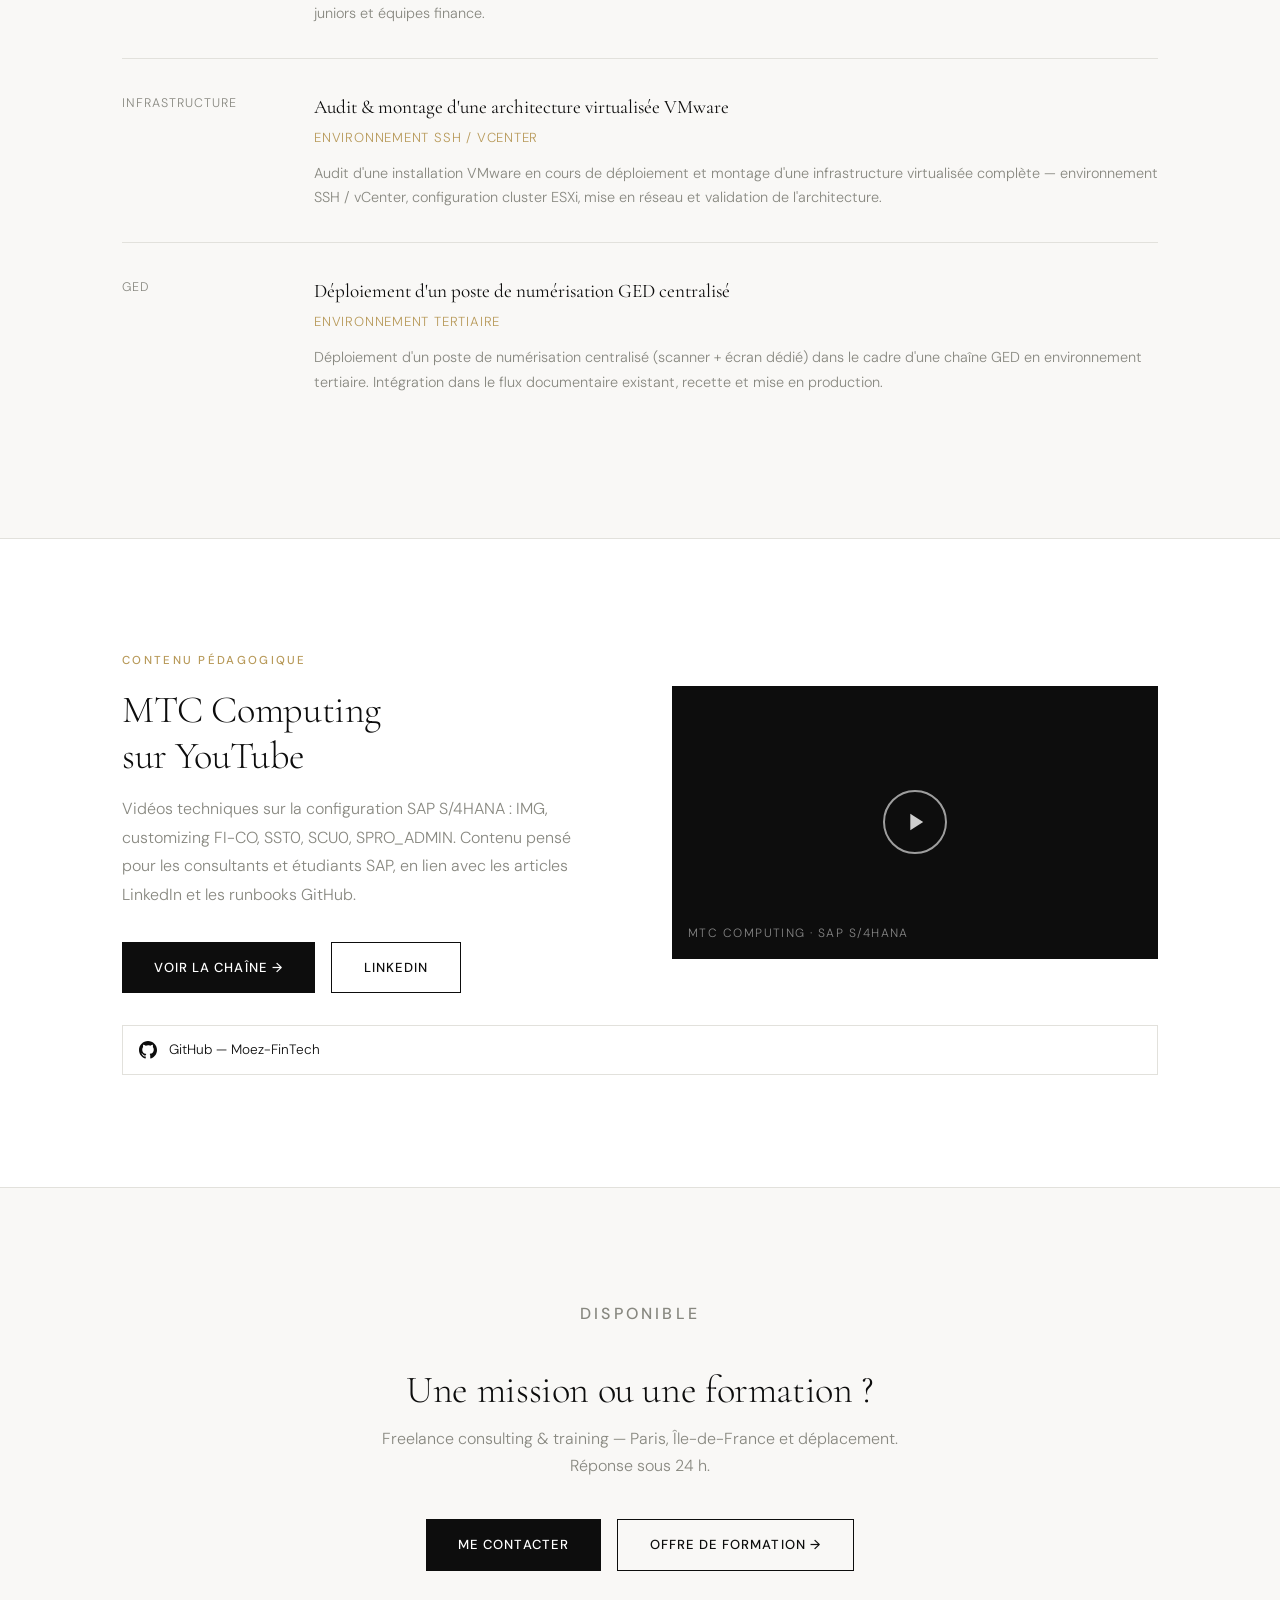
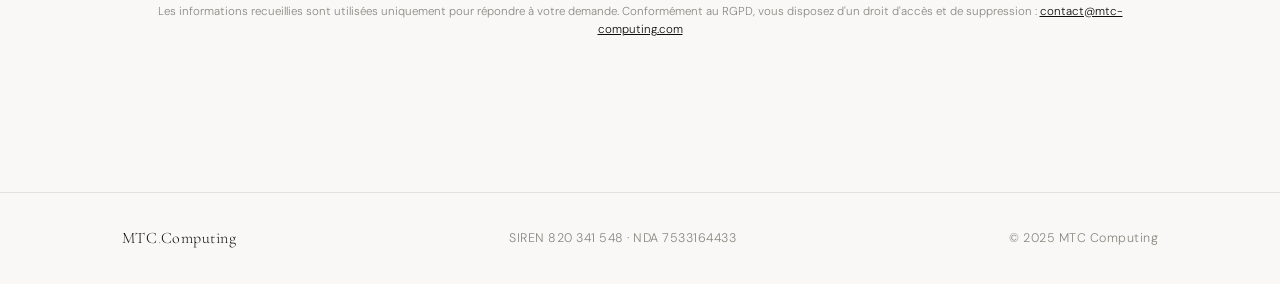
==== commit c7f4c3da: "Enhance index.html with meta tags and layout updates Added meta tags for author and robots, updated " ====
--- a/index.html
+++ b/index.html
@@ -2,14 +2,57 @@
 <html lang="fr">
 <head>
   <meta charset="UTF-8" />
+  <meta name="viewport" content="width=device-width, initial-scale=1.0" />
   <meta name="google-site-verification" content="ApVL4fl0kk_VryhIwA4MAAvwClf09X0MIs21Qp44j30" />
-  <meta name="viewport" content="width=device-width, initial-scale=1.0" />
-   <title>Moez L'Agha — Consultant SAP FICO & Formateur IT | MTC Computing</title>  
+
+  <title>Moez L'Agha — Consultant SAP FICO & Formateur IT | MTC Computing</title>
   <meta name="description" content="Consultant SAP FICO & formateur IT — paramétrage FI-CO S/4HANA, Private Cloud & ECC, formations SAP. Paris / Île-de-France." />
+  <meta name="author" content="Moez L'Agha" />
+  <meta name="robots" content="index, follow" />
+  <link rel="canonical" href="https://www.mtc-computing.com/" />
+
+  <!-- Open Graph -->
+  <meta property="og:title" content="Moez L'Agha — Consultant SAP FICO & Formateur IT | MTC Computing" />
+  <meta property="og:description" content="Consultant SAP FICO & formateur IT — paramétrage FI-CO S/4HANA, Private Cloud & ECC, formations SAP." />
+  <meta property="og:type" content="website" />
+  <meta property="og:url" content="https://www.mtc-computing.com/" />
+  <meta property="og:image" content="https://www.mtc-computing.com/image/moez-lagha-consultant-sap-fico.webp" />
+
+  <!-- Données structurées Schema.org -->
+  <script type="application/ld+json">
+  {
+    "@context": "https://schema.org",
+    "@type": "Person",
+    "name": "Moez L'Agha",
+    "jobTitle": "Consultant SAP FICO & Formateur IT",
+    "url": "https://www.mtc-computing.com",
+    "image": "https://www.mtc-computing.com/image/moez-lagha-consultant-sap-fico.webp",
+    "sameAs": [
+      "https://www.linkedin.com/in/moez-l-agha-b020032b5",
+      "https://github.com/Moez-FinTech",
+      "https://www.youtube.com/@MTC-Computing"
+    ],
+    "worksFor": {
+      "@type": "Organization",
+      "name": "MTC Computing",
+      "url": "https://www.mtc-computing.com",
+      "identifier": "SIREN 820 341 548"
+    },
+    "address": {
+      "@type": "PostalAddress",
+      "addressLocality": "Paris",
+      "addressRegion": "Île-de-France",
+      "addressCountry": "FR"
+    },
+    "knowsAbout": ["SAP FICO", "S/4HANA", "SAP ECC", "Linux", "VMware", "Azure", "Microsoft 365"]
+  }
+  </script>
+
   <link rel="stylesheet" href="styles.css" />
 </head>
 <body>
 
+<!-- ===== NAVIGATION ===== -->
 <nav>
   <div class="nav-inner">
     <a href="index.html" class="nav-logo">
@@ -17,7 +60,6 @@
     </a>
     <ul class="nav-links">
       <li><a href="#about" class="active">Profil</a></li>
-      
       <li><a href="#experience">Hands On Lab</a></li>
       <li><a href="#content">YouTube</a></li>
       <li><a href="articles.html">Articles</a></li>
@@ -26,41 +68,51 @@
     </ul>
   </div>
 </nav>
-<section class="hero" style="padding: 80px 0 60px;">
+
+<!-- ===== HERO (UN SEUL, NON IMBRIQUÉ) ===== -->
+<section class="hero" id="accueil">
   <div class="container">
     <div class="hero-grid">
-                  <div class="hero-left">
-                    <section class="hero" style="padding: 80px 0 60px;">
-  <div class="container">
-      <img src="image/moez-lagha-consultant-sap-fico.webp" 
-         alt="Moez L'Agha, consultant SAP FICO et formateur IT" 
-         style="width:200px;height:200px;border-radius:40%;object-fit:cover;border:3px solid #d4af37;box-shadow:0 8px 25px rgba(0,0,0,0.3);margin:0 auto 25px auto;display:block;" 
-         onerror="this.style.display='none'" />
-   
-    <div class="hero-eyebrow fade-up fade-up-d1">Consultant SAP FICO · Formateur IT indépendant</div>
-    <h1 class="hero-title fade-up fade-up-d2" style="font-size: 2.1rem; margin: 15px 0 15px;">
-      SAP FICO<br/>
-      <em>Paramétrage & Formations Pratiques</em>
-    </h1>
-    <p class="hero-subtitle fade-up fade-up-d3">
-      Disponible immédiatement pour missions paramétrage FI-CO / AMOA S/4HANA.<br/>
-      Formations IT concrètes (Linux, Hyperviseur, Ms365 et SAP) en présentiel ou à distance.<br/>
-      Paris / Île-de-France ou déplacement.
-    </p>
-    
- 
-
-    </div>
-  </div>
-</section>
-
+
+      <div class="hero-left">
+
+        <!-- PHOTO DE PROFIL — ronde, centrée, dorée -->
+        <img src="image/moez-lagha-consultant-sap-fico.webp" 
+             alt="Moez L'Agha, consultant SAP FICO et formateur IT" 
+             style="width:200px;height:200px;border-radius:50%;object-fit:cover;border:3px solid #d4af37;box-shadow:0 8px 25px rgba(0,0,0,0.3);margin:0 auto 25px auto;display:block;" 
+             loading="eager"
+             onerror="this.style.display='none'" />
+
+        <div class="hero-eyebrow fade-up fade-up-d1">Consultant SAP FICO · Formateur IT indépendant</div>
+
+        <h1 class="hero-title fade-up fade-up-d2" style="font-size: 2.1rem; margin: 15px 0 15px;">
+          SAP FICO<br/>
+          <em>Paramétrage & Formations Pratiques</em>
+        </h1>
+
+        <p class="hero-subtitle fade-up fade-up-d3">
+          Disponible immédiatement pour missions paramétrage FI-CO / AMOA S/4HANA.<br/>
+          Formations IT concrètes (Linux, Hyperviseur, Ms365 et SAP) en présentiel ou à distance.<br/>
+          Paris / Île-de-France ou déplacement.
+        </p>
+
+      </div>
+
+      <!-- Si vous voulez un élément visuel à droite sur desktop, gardez hero-right vide ou ajoutez un élément décoratif -->
+      <div class="hero-right" style="display:flex;align-items:center;justify-content:center;">
+        <!-- Espace réservé ou élément décoratif si besoin -->
+      </div>
+
+    </div>
+  </div>
+</section>
+
+<!-- ===== À PROPOS ===== -->
 <section id="about">
   <div class="container">
     <div class="about-grid">
       <div class="about-left">
-        <div class="about-photo-placeholder">
-          <img src="assets/photo.jpg" alt="Moez L'Agha" style="width:100%;max-width:260px;" />
-        </div>
+        <!-- PAS DE DEUXIÈME PHOTO ICI — elle est déjà dans le hero -->
         <div class="about-name">Moez L'Agha</div>
         <div class="about-role">Consultant SAP FICO · Formateur IT</div>
         <ul class="about-meta">
@@ -95,7 +147,7 @@
   </div>
 </section>
 
-
+<!-- ===== COMPÉTENCES ===== -->
 <section id="competences" class="skills-section">
   <div class="container">
     <p class="section-label">Compétences SAP</p>
@@ -179,7 +231,7 @@
   </div>
 </section>
 
-
+<!-- ===== HANDS ON LAB ===== -->
 <section id="experience">
   <div class="container">
     <p class="section-label">Hands On Lab</p>
@@ -243,6 +295,7 @@
   </div>
 </section>
 
+<!-- ===== YOUTUBE ===== -->
 <section id="content" class="youtube-section">
   <div class="container">
     <div class="youtube-inner">
@@ -285,6 +338,7 @@
   </div>
 </section>
 
+<!-- ===== CONTACT ===== -->
 <section class="contact-strip">
   <div class="container">
     <p class="section-label">Disponible</p>
@@ -302,6 +356,7 @@
   </div>
 </section>
 
+<!-- ===== FOOTER ===== -->
 <footer>
   <div class="footer-inner">
     <a href="index.html" class="footer-logo">MTC<span>.</span>Computing</a>
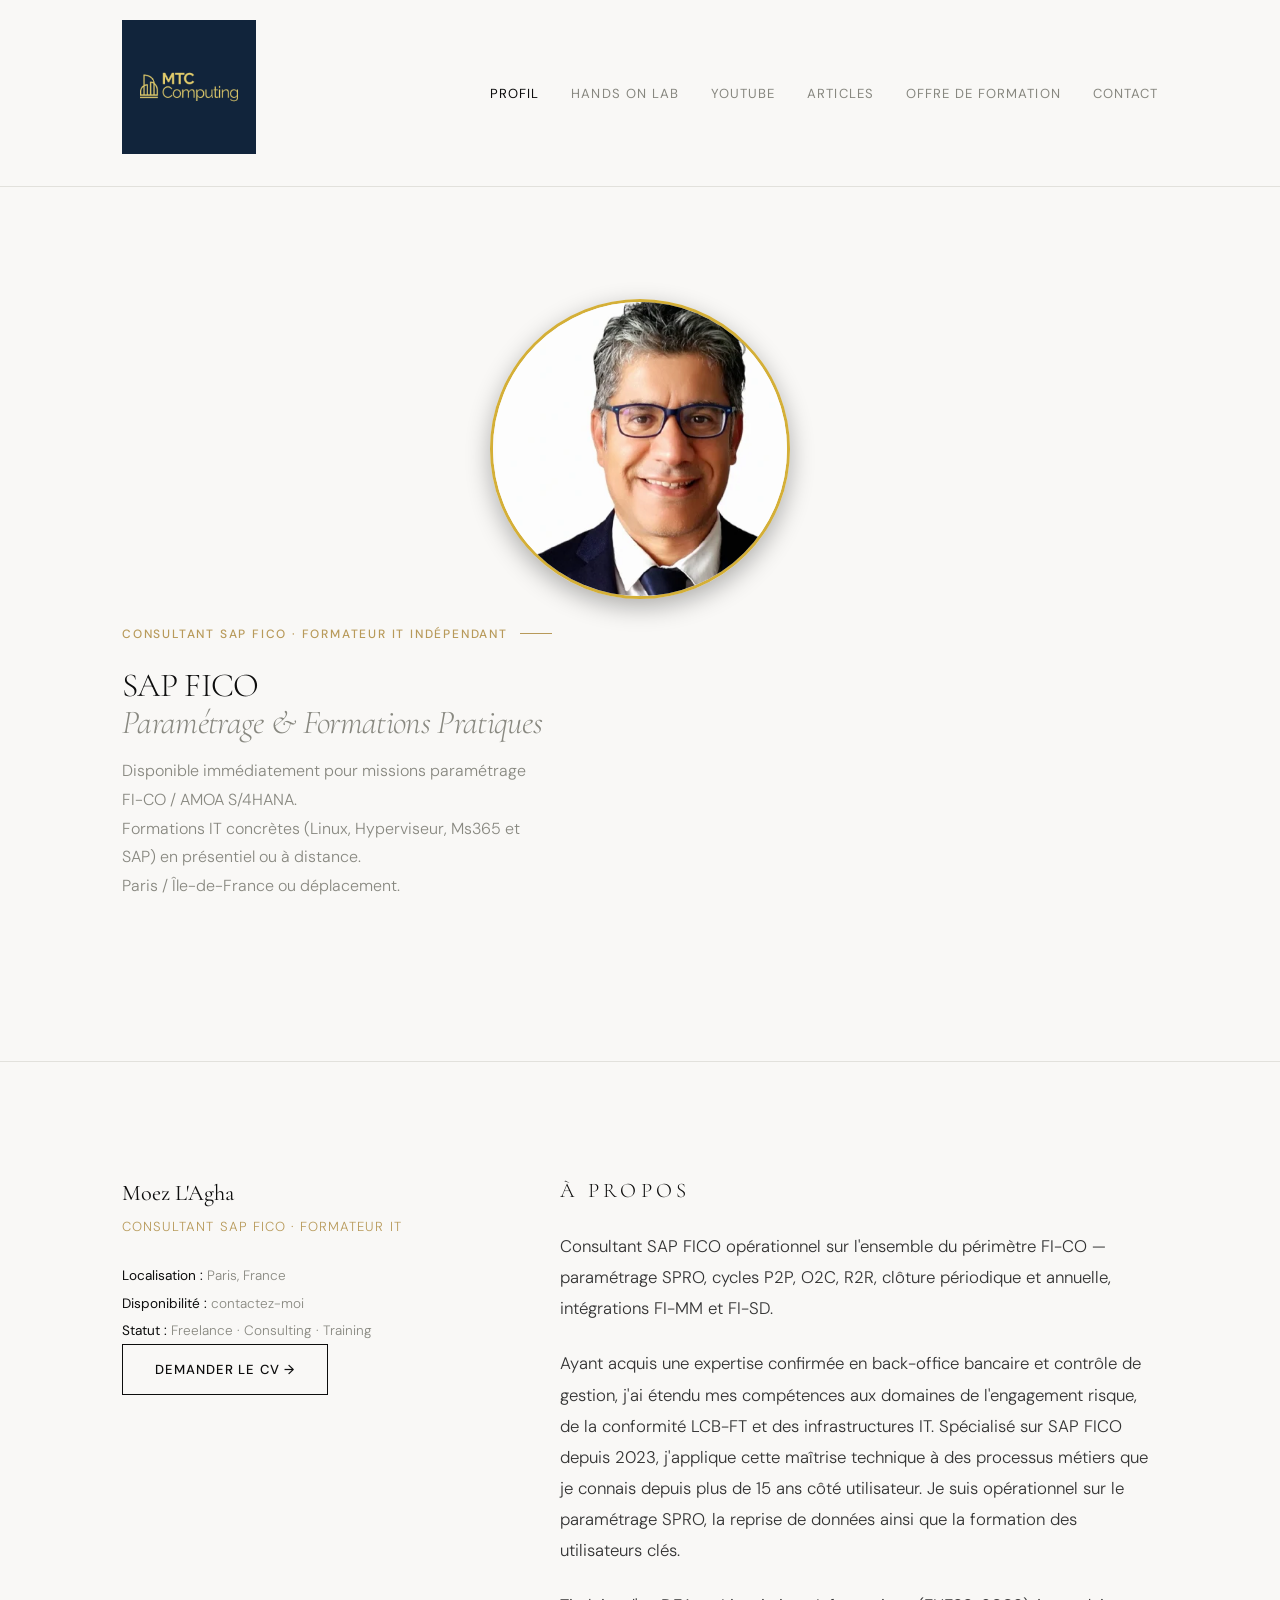
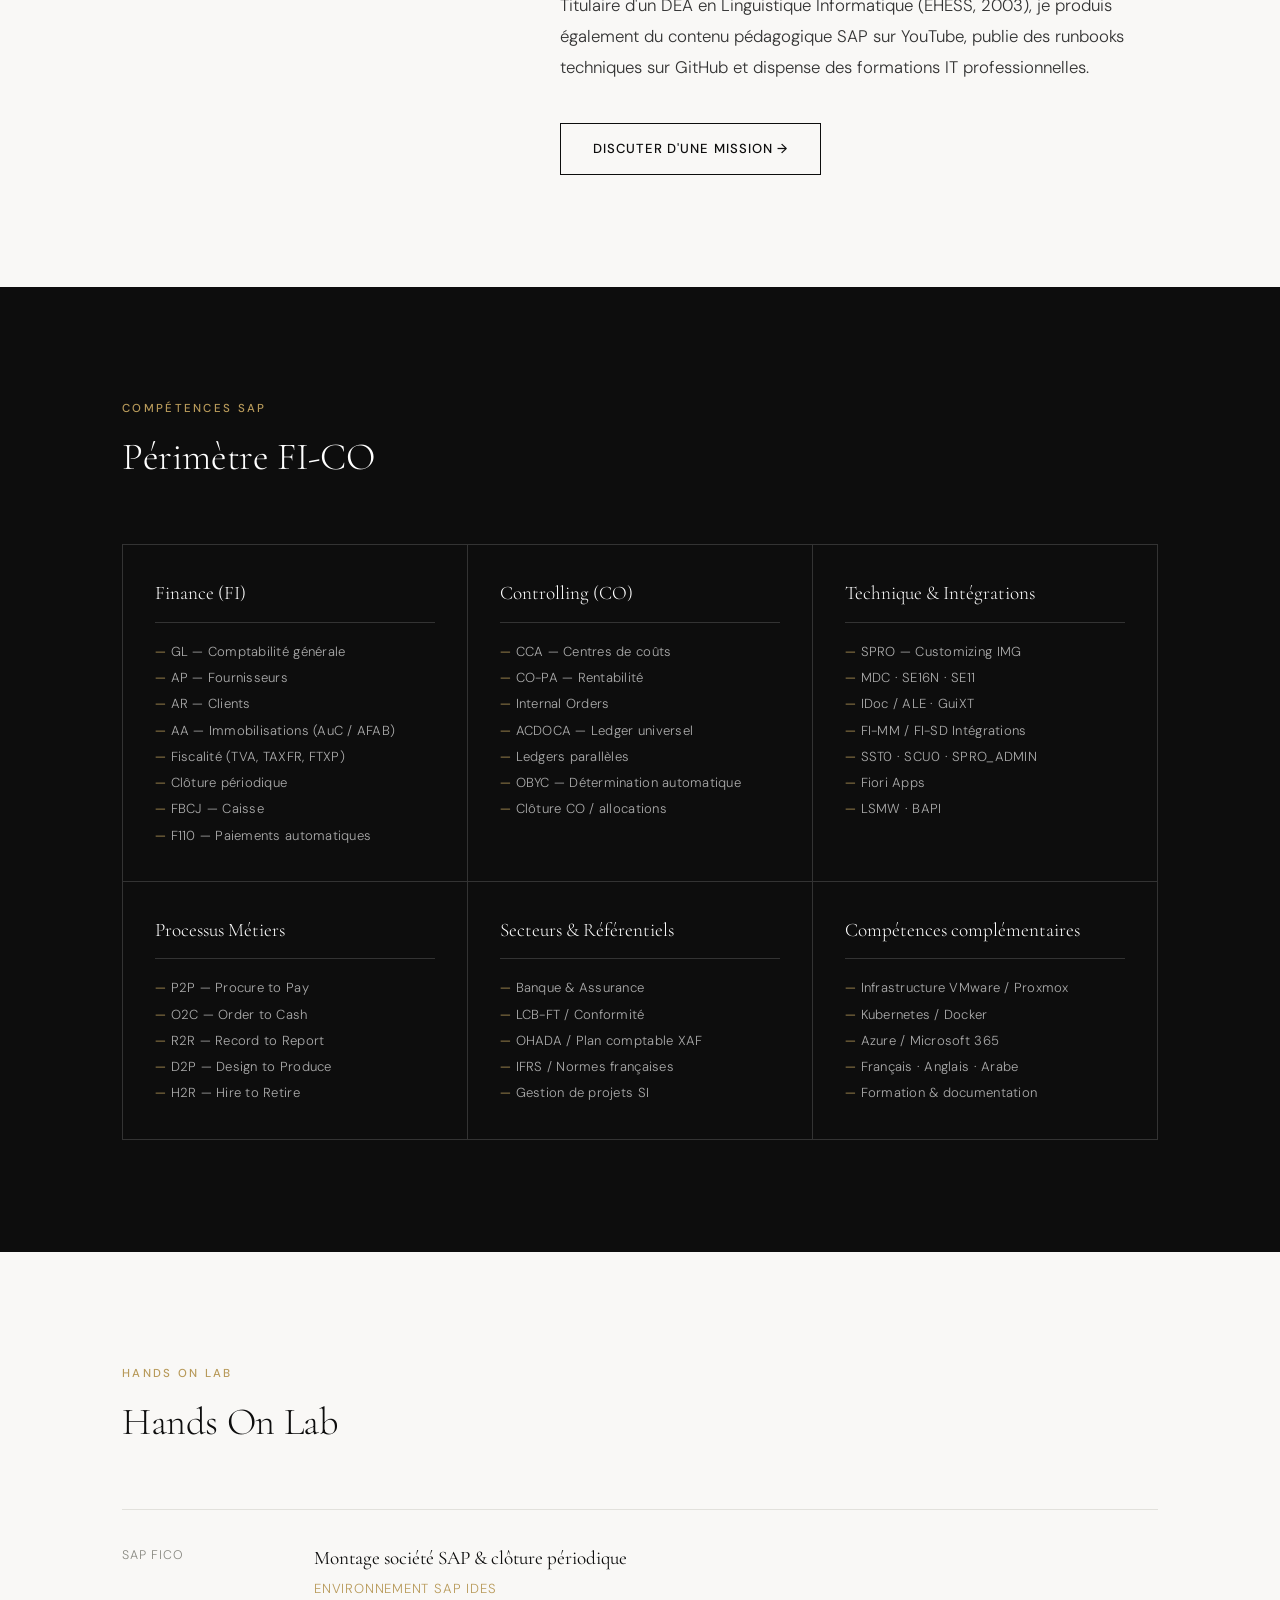
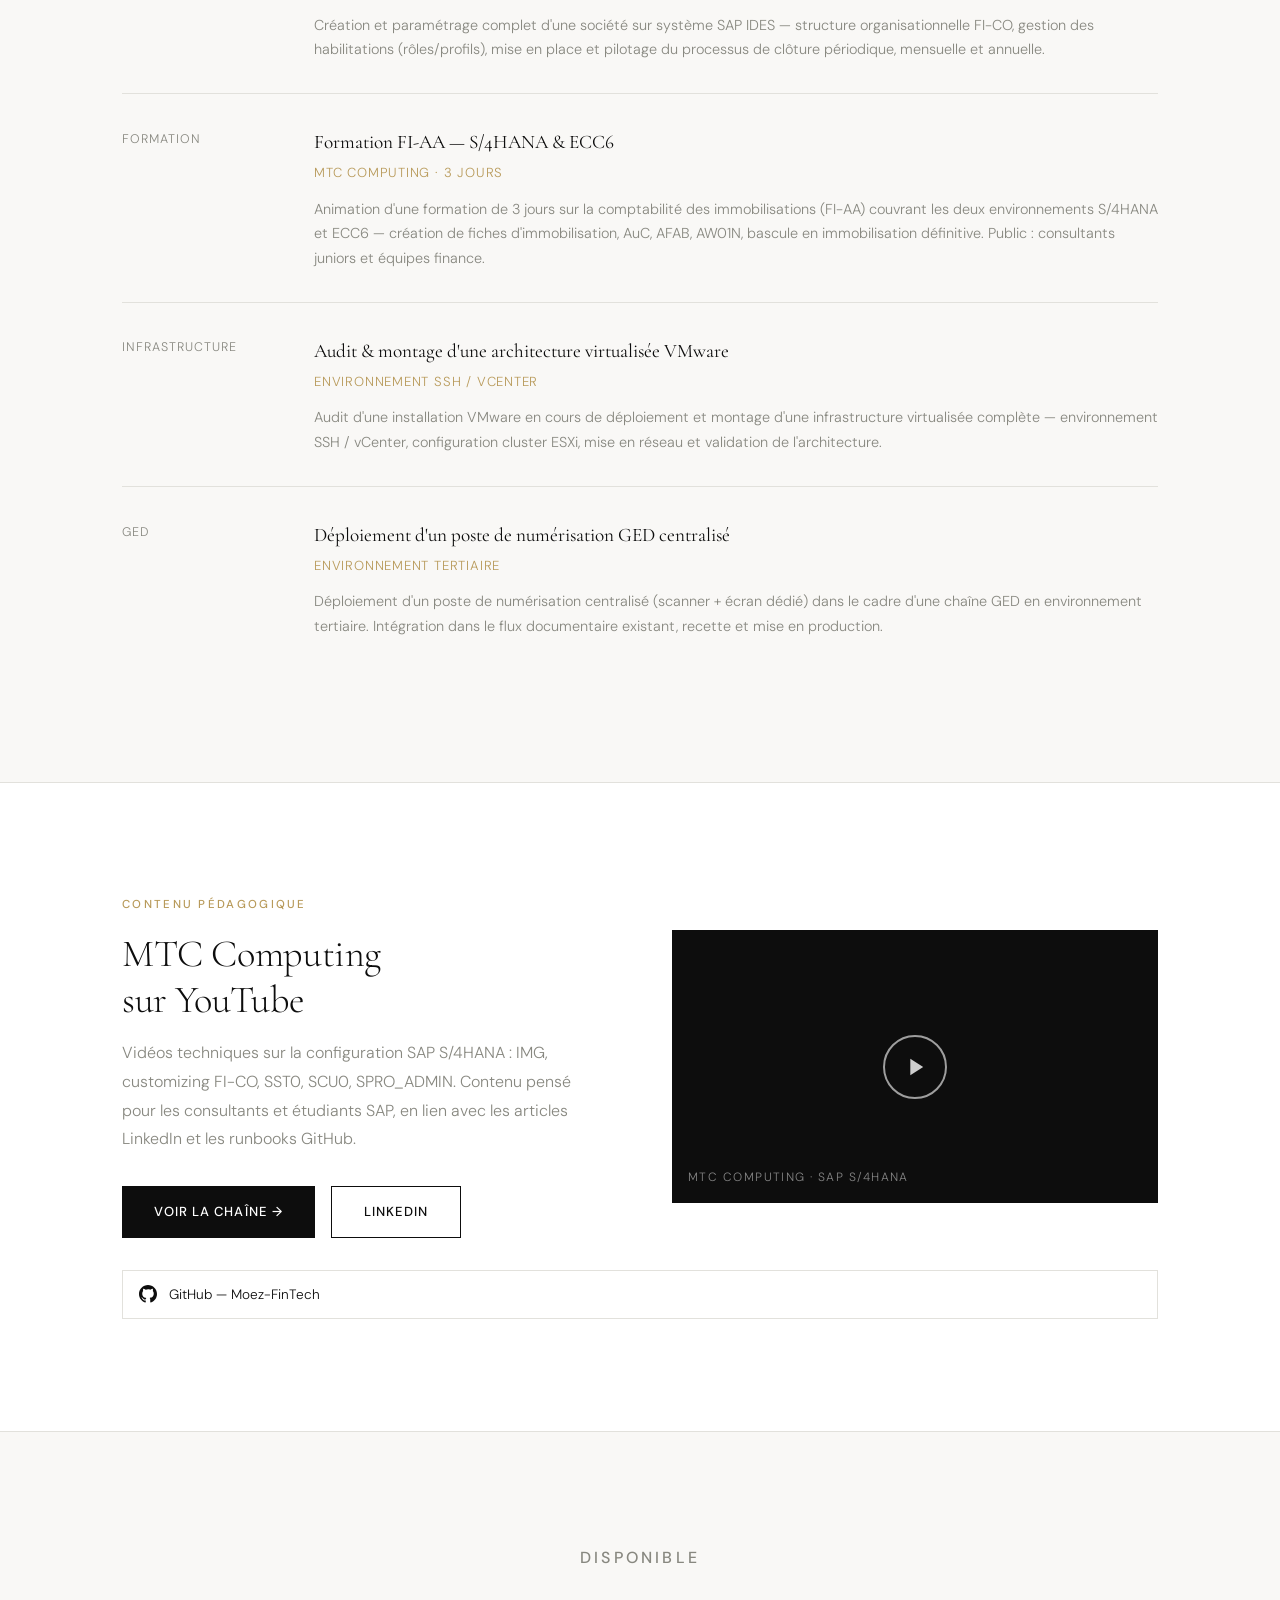
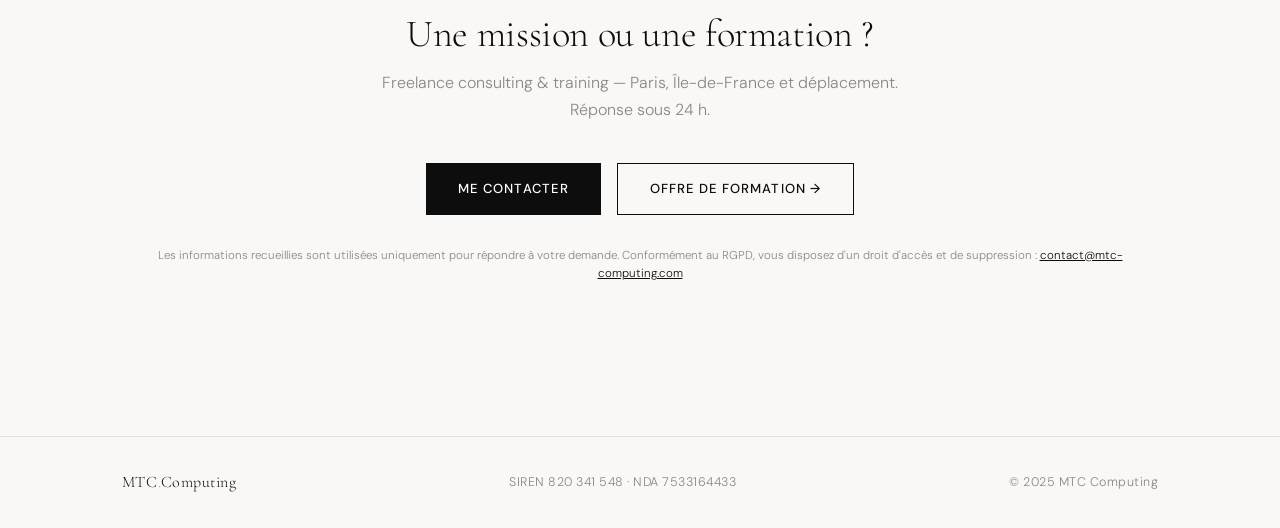
==== commit 53c67769: "Modify meta tags and adjust image dimensions Updated various meta tags and adjusted image sizes for " ====
--- a/index.html
+++ b/index.html
@@ -11,8 +11,7 @@
   <meta name="robots" content="index, follow" />
   <link rel="canonical" href="https://www.mtc-computing.com/" />
 
-  <!-- Open Graph -->
-  <meta property="og:title" content="Moez L'Agha — Consultant SAP FICO & Formateur IT | MTC Computing" />
+   <meta property="og:title" content="Moez L'Agha — Consultant SAP FICO & Formateur IT | MTC Computing" />
   <meta property="og:description" content="Consultant SAP FICO & formateur IT — paramétrage FI-CO S/4HANA, Private Cloud & ECC, formations SAP." />
   <meta property="og:type" content="website" />
   <meta property="og:url" content="https://www.mtc-computing.com/" />
@@ -56,7 +55,7 @@
 <nav>
   <div class="nav-inner">
     <a href="index.html" class="nav-logo">
-      <img src="assets/LOGO.png" alt="MTC Computing" style="height:114px;width:auto;" />
+      <img src="assets/LOGO.png" alt="MTC Computing" style="height:134px;width:auto;" />
     </a>
     <ul class="nav-links">
       <li><a href="#about" class="active">Profil</a></li>
@@ -69,7 +68,7 @@
   </div>
 </nav>
 
-<!-- ===== HERO (UN SEUL, NON IMBRIQUÉ) ===== -->
+<!-- ===== HERO ===== -->
 <section class="hero" id="accueil">
   <div class="container">
     <div class="hero-grid">
@@ -79,7 +78,7 @@
         <!-- PHOTO DE PROFIL — ronde, centrée, dorée -->
         <img src="image/moez-lagha-consultant-sap-fico.webp" 
              alt="Moez L'Agha, consultant SAP FICO et formateur IT" 
-             style="width:200px;height:200px;border-radius:50%;object-fit:cover;border:3px solid #d4af37;box-shadow:0 8px 25px rgba(0,0,0,0.3);margin:0 auto 25px auto;display:block;" 
+             style="width:300px;height:300px;border-radius:50%;object-fit:cover;border:3px solid #d4af37;box-shadow:0 8px 25px rgba(0,0,0,0.3);margin:0 auto 25px auto;display:block;" 
              loading="eager"
              onerror="this.style.display='none'" />
 
@@ -98,7 +97,6 @@
 
       </div>
 
-      <!-- Si vous voulez un élément visuel à droite sur desktop, gardez hero-right vide ou ajoutez un élément décoratif -->
       <div class="hero-right" style="display:flex;align-items:center;justify-content:center;">
         <!-- Espace réservé ou élément décoratif si besoin -->
       </div>
@@ -112,12 +110,11 @@
   <div class="container">
     <div class="about-grid">
       <div class="about-left">
-        <!-- PAS DE DEUXIÈME PHOTO ICI — elle est déjà dans le hero -->
-        <div class="about-name">Moez L'Agha</div>
+          <div class="about-name">Moez L'Agha</div>
         <div class="about-role">Consultant SAP FICO · Formateur IT</div>
         <ul class="about-meta">
           <li><span>Localisation :</span> Paris, France</li>
-          <li><span>Disponibilité :</span> Immédiate</li>
+          <li><span>Disponibilité :</span> contactez-moi</li>
           <li><span>Statut :</span> Freelance · Consulting · Training</li>
         </ul>
         <a href="mailto:contact@mtc-computing.com?subject=Demande%20de%20CV&body=Bonjour%2C%20je%20souhaite%20recevoir%20votre%20CV." class="btn btn-outline">
@@ -132,9 +129,12 @@
           intégrations FI-MM et FI-SD.
         </p>
         <p>
-          Dix ans passés dans les secteurs banque et assurance (AXA, La Banque Postale,
-          BNP Paribas, Groupama) donnent une lecture terrain des processus financiers
-          que le paramétrage doit refléter fidèlement.
+         
+         Ayant acquis une expertise confirmée en back-office bancaire et contrôle de gestion, 
+          j'ai étendu mes compétences aux domaines de l'engagement risque, de la conformité LCB-FT et des infrastructures IT.
+          Spécialisé sur SAP FICO depuis 2023, j'applique cette maîtrise technique à des processus métiers que je connais depuis plus de 15 ans côté utilisateur.
+          Je suis opérationnel sur le paramétrage SPRO, la reprise de données ainsi que la formation des utilisateurs clés.
+
         </p>
         <p>
           Titulaire d'un DEA en Linguistique Informatique (EHESS, 2003), je produis
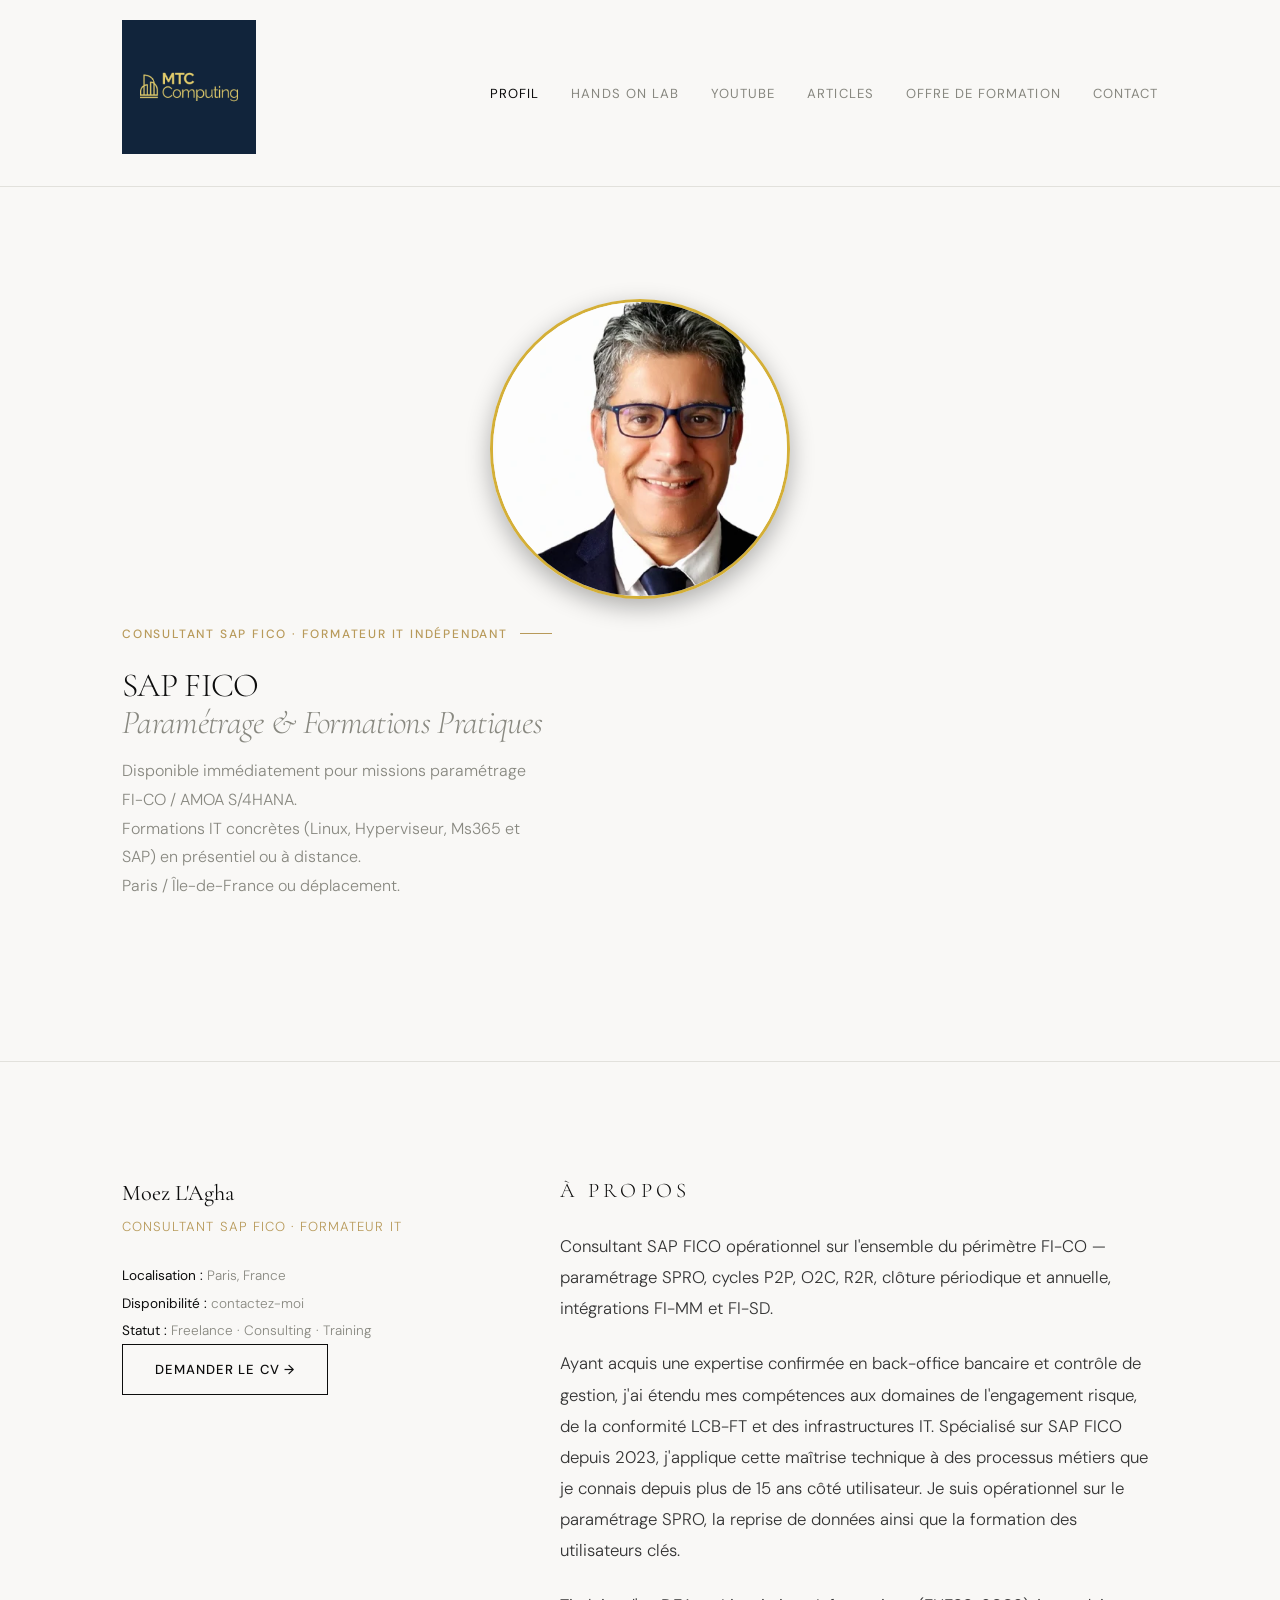
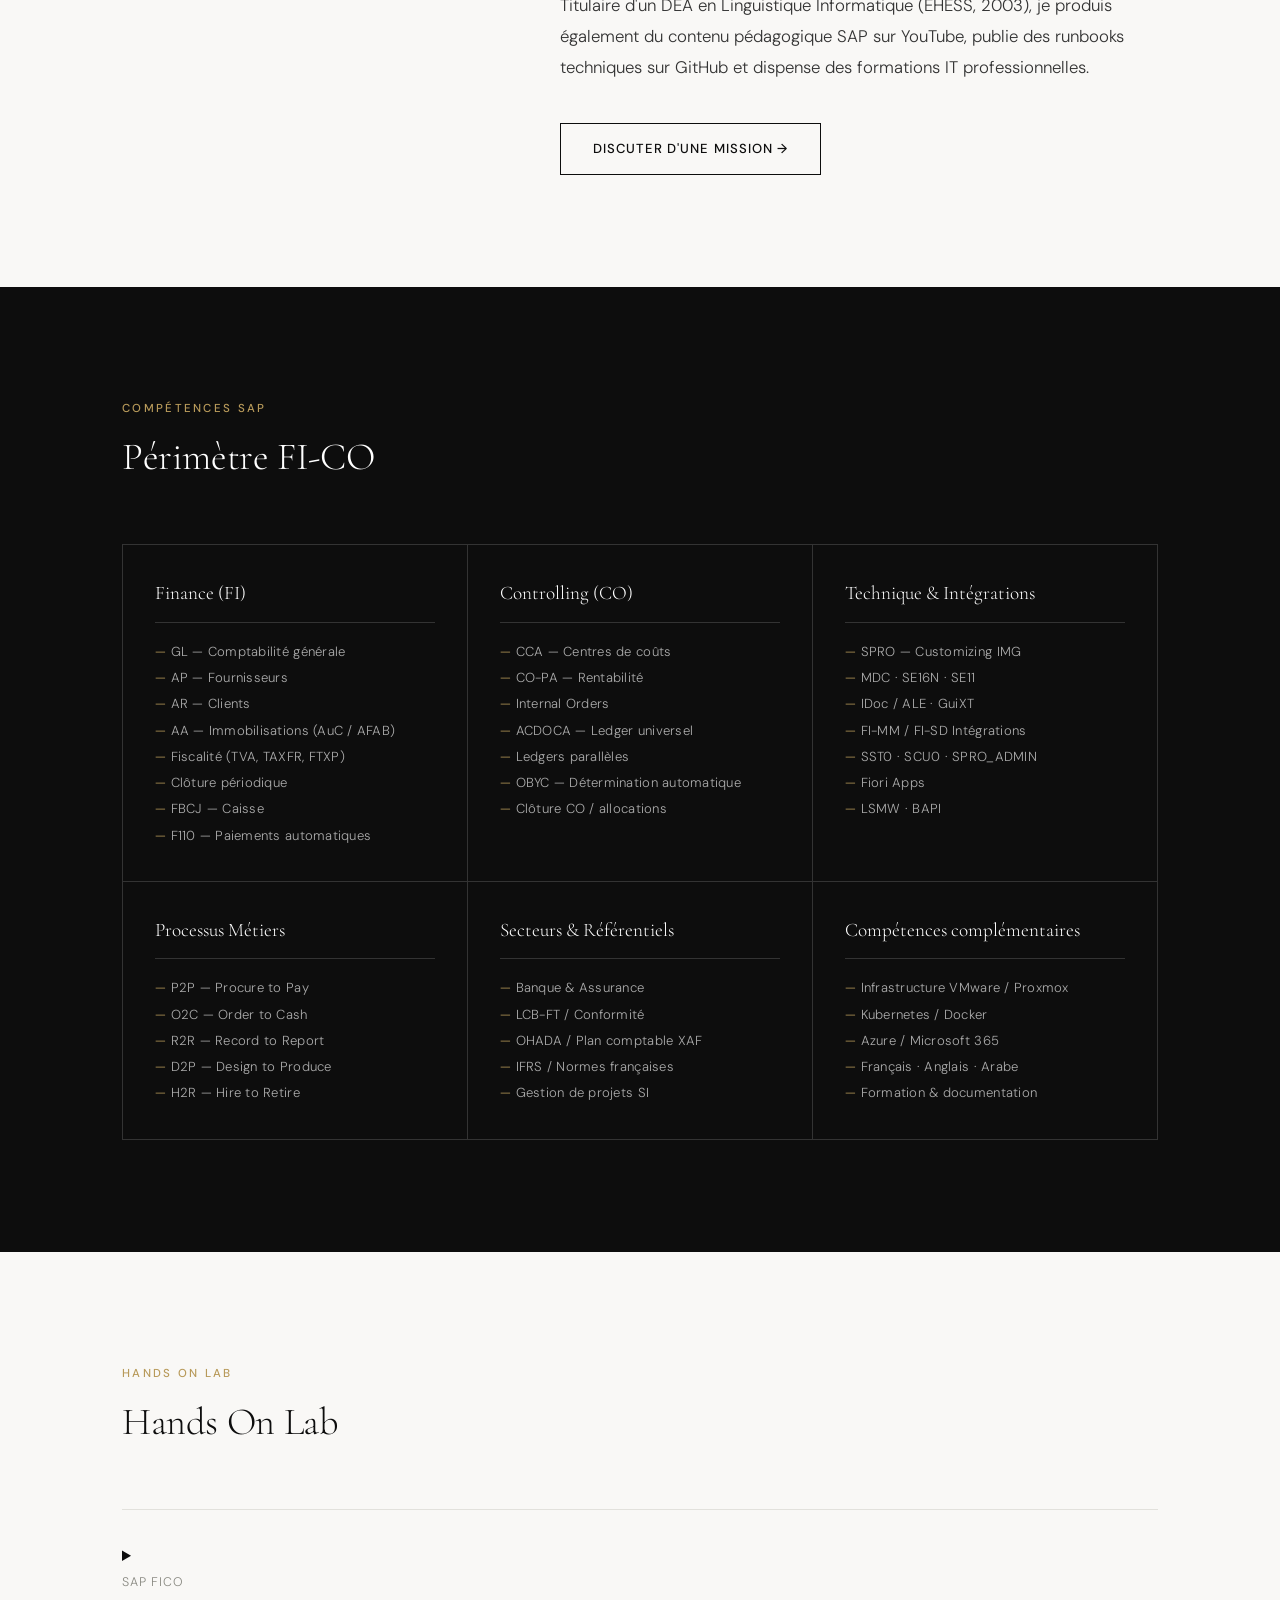
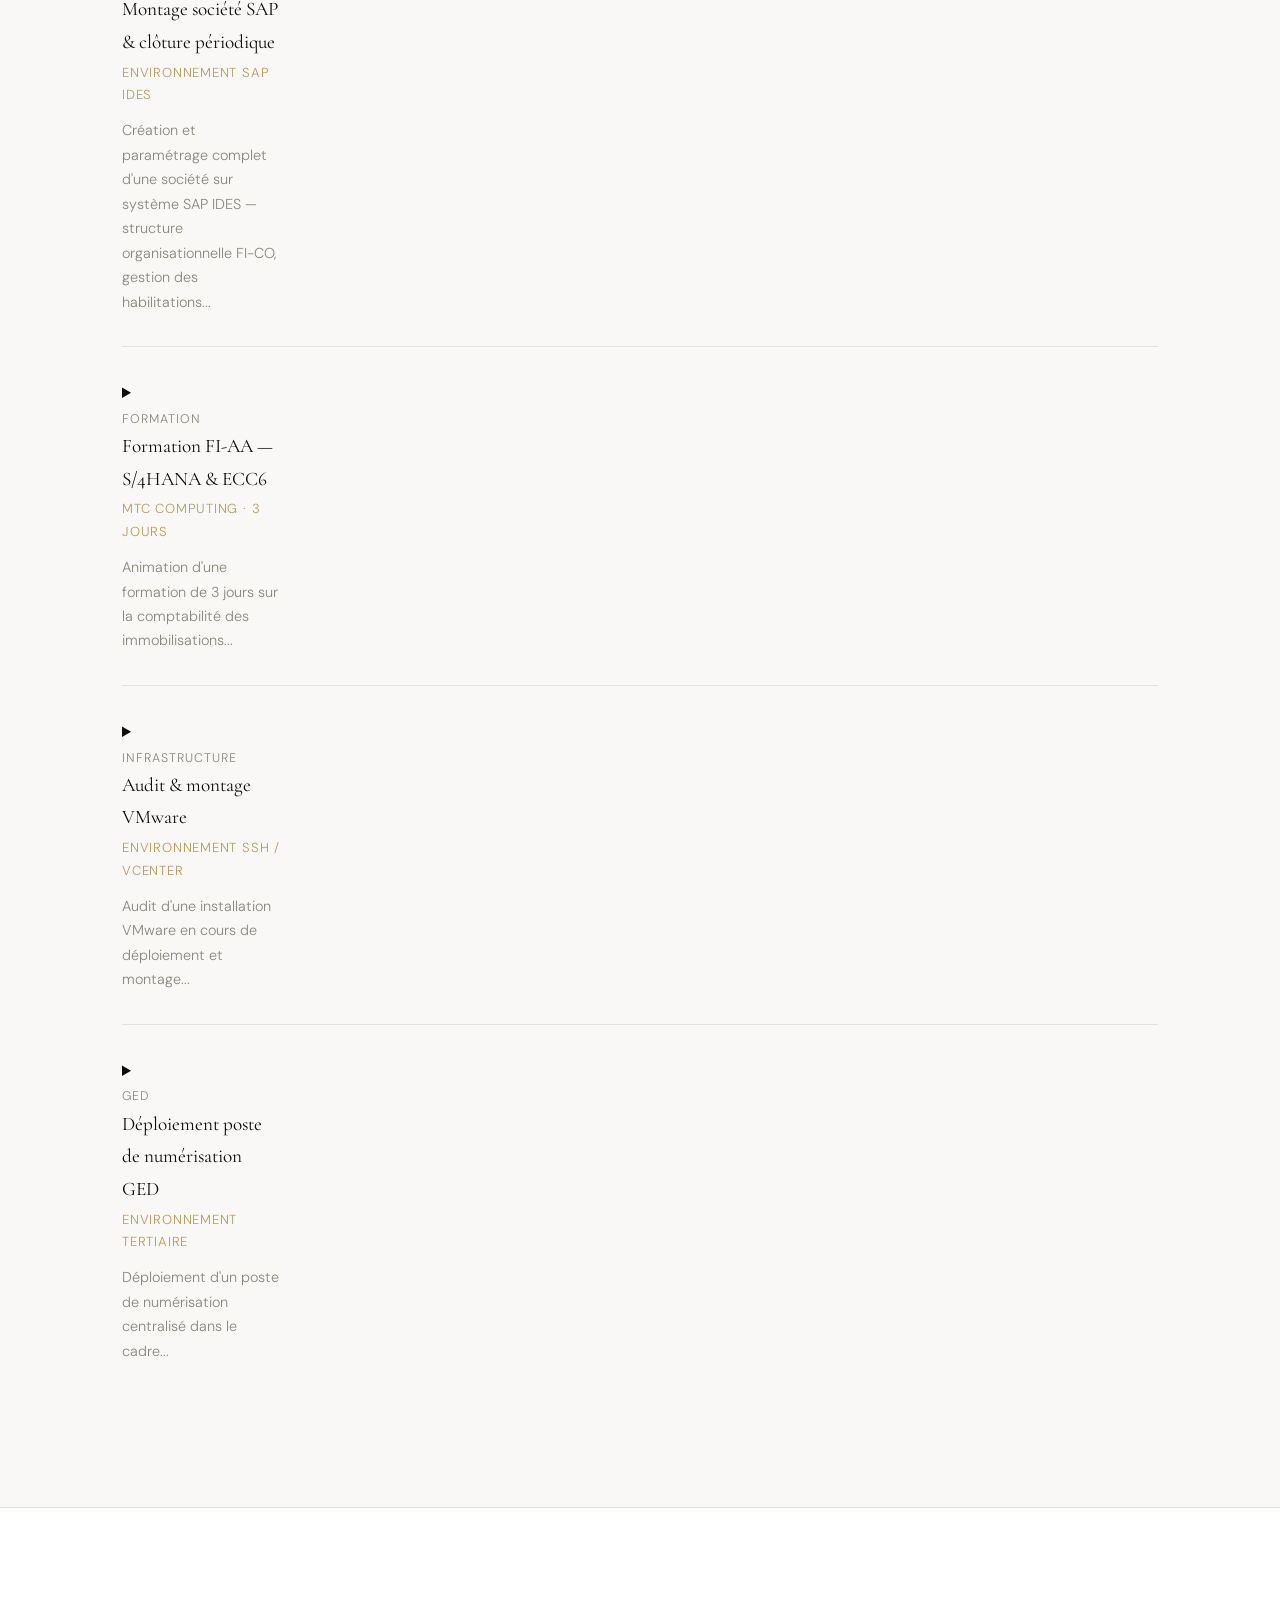
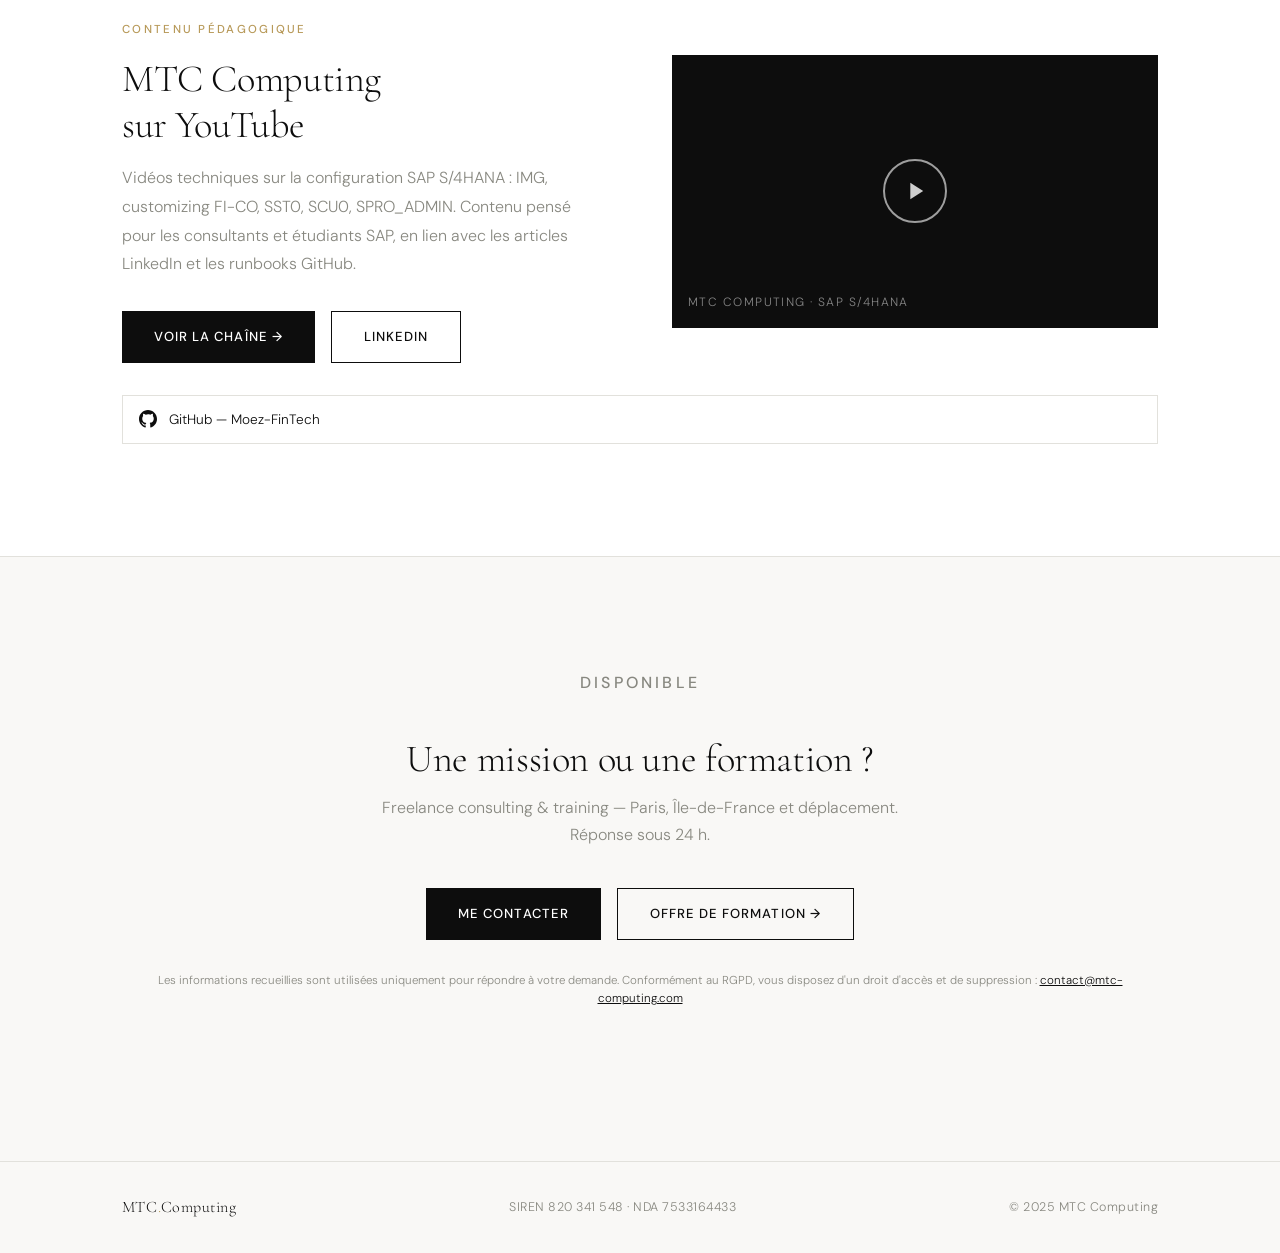
==== commit 788ab333: "Refactor project details in Hands On Lab section Updated project details for multiple projects in th" ====
--- a/index.html
+++ b/index.html
@@ -231,64 +231,123 @@
   </div>
 </section>
 
-<!-- ===== HANDS ON LAB ===== -->
 <section id="experience">
   <div class="container">
     <p class="section-label">Hands On Lab</p>
     <h2 class="section-title">Hands On Lab</h2>
     <ul class="exp-list">
 
+      <!-- PROJET 1 : SAP FICO -->
       <li class="exp-item">
-        <div class="exp-date">SAP FICO</div>
-        <div class="exp-body">
-          <div class="exp-body-title">Montage société SAP & clôture périodique</div>
-          <div class="exp-body-company">Environnement SAP IDES</div>
-          <div class="exp-body-desc">
-            Création et paramétrage complet d'une société sur système SAP IDES —
-            structure organisationnelle FI-CO, gestion des habilitations (rôles/profils),
-            mise en place et pilotage du processus de clôture périodique, mensuelle et annuelle.
+        <details class="project-details">
+          <summary class="project-summary">
+            <div class="exp-date">SAP FICO</div>
+            <div class="exp-body">
+              <div class="exp-body-title">Montage société SAP & clôture périodique</div>
+              <div class="exp-body-company">Environnement SAP IDES</div>
+              <div class="exp-body-desc">
+                Création et paramétrage complet d'une société sur système SAP IDES —
+                structure organisationnelle FI-CO, gestion des habilitations...
+              </div>
+            </div>
+          </summary>
+          <div class="project-full">
+            <p>
+              Ce projet couvre l'intégralité du paramétrage d'une société SAP de A à Z :
+              création de la structure organisationnelle (société, division, centre de profit),
+              configuration des comptes généraux, paramétrage des taxes, mise en place des
+              procédures de clôture périodique (mensuelle et annuelle), et gestion des habilitations.
+            </p>
+            <p>
+              <strong>Technologies :</strong> SAP S/4HANA, SAP GUI, SPRO
+            </p>
+            <a href="https://github.com/Moez-FinTech" target="_blank" rel="noopener" class="btn btn-primary">
+              Voir les runbooks →
+            </a>
           </div>
-        </div>
+        </details>
       </li>
 
+      <!-- PROJET 2 : Formation -->
       <li class="exp-item">
-        <div class="exp-date">Formation</div>
-        <div class="exp-body">
-          <div class="exp-body-title">Formation FI-AA — S/4HANA & ECC6</div>
-          <div class="exp-body-company">MTC Computing · 3 jours</div>
-          <div class="exp-body-desc">
-            Animation d'une formation de 3 jours sur la comptabilité des immobilisations (FI-AA)
-            couvrant les deux environnements S/4HANA et ECC6 — création de fiches d'immobilisation,
-            AuC, AFAB, AW01N, bascule en immobilisation définitive.
-            Public : consultants juniors et équipes finance.
+        <details class="project-details">
+          <summary class="project-summary">
+            <div class="exp-date">Formation</div>
+            <div class="exp-body">
+              <div class="exp-body-title">Formation FI-AA — S/4HANA & ECC6</div>
+              <div class="exp-body-company">MTC Computing · 3 jours</div>
+              <div class="exp-body-desc">
+                Animation d'une formation de 3 jours sur la comptabilité des immobilisations...
+              </div>
+            </div>
+          </summary>
+          <div class="project-full">
+            <p>
+              Programme complet de 3 jours couvrant la gestion des immobilisations sur
+              S/4HANA et ECC6 : création de fiches d'immobilisation, gestion des AuC
+              (Assets under Construction), lancement d'AFAB, analyse avec AW01N,
+              et bascule en immobilisation définitive.
+            </p>
+            <p>
+              <strong>Public :</strong> Consultants juniors et équipes finance
+            </p>
+            <a href="formations.html" class="btn btn-primary">
+              Voir l'offre de formation →
+            </a>
           </div>
-        </div>
+        </details>
       </li>
 
+      <!-- PROJET 3 : Infrastructure -->
       <li class="exp-item">
-        <div class="exp-date">Infrastructure</div>
-        <div class="exp-body">
-          <div class="exp-body-title">Audit & montage d'une architecture virtualisée VMware</div>
-          <div class="exp-body-company">Environnement SSH / vCenter</div>
-          <div class="exp-body-desc">
-            Audit d'une installation VMware en cours de déploiement et montage d'une infrastructure
-            virtualisée complète — environnement SSH / vCenter, configuration cluster ESXi,
-            mise en réseau et validation de l'architecture.
+        <details class="project-details">
+          <summary class="project-summary">
+            <div class="exp-date">Infrastructure</div>
+            <div class="exp-body">
+              <div class="exp-body-title">Audit & montage VMware</div>
+              <div class="exp-body-company">Environnement SSH / vCenter</div>
+              <div class="exp-body-desc">
+                Audit d'une installation VMware en cours de déploiement et montage...
+              </div>
+            </div>
+          </summary>
+          <div class="project-full">
+            <p>
+              Audit complet d'une infrastructure virtualisée : analyse de l'architecture
+              existante, configuration des clusters ESXi, mise en réseau, optimisation
+              des ressources, et validation de la sécurité.
+            </p>
+            <a href="https://github.com/Moez-FinTech" target="_blank" rel="noopener" class="btn btn-primary">
+              Voir la documentation →
+            </a>
           </div>
-        </div>
+        </details>
       </li>
 
+      <!-- PROJET 4 : GED -->
       <li class="exp-item">
-        <div class="exp-date">GED</div>
-        <div class="exp-body">
-          <div class="exp-body-title">Déploiement d'un poste de numérisation GED centralisé</div>
-          <div class="exp-body-company">Environnement tertiaire</div>
-          <div class="exp-body-desc">
-            Déploiement d'un poste de numérisation centralisé (scanner + écran dédié)
-            dans le cadre d'une chaîne GED en environnement tertiaire.
-            Intégration dans le flux documentaire existant, recette et mise en production.
+        <details class="project-details">
+          <summary class="project-summary">
+            <div class="exp-date">GED</div>
+            <div class="exp-body">
+              <div class="exp-body-title">Déploiement poste de numérisation GED</div>
+              <div class="exp-body-company">Environnement tertiaire</div>
+              <div class="exp-body-desc">
+                Déploiement d'un poste de numérisation centralisé dans le cadre...
+              </div>
+            </div>
+          </summary>
+          <div class="project-full">
+            <p>
+              Mise en place d'un poste de numérisation centralisé (scanner + écran dédié)
+              intégré dans une chaîne GED complète : configuration du flux documentaire,
+              recette utilisateur, et mise en production.
+            </p>
+            <a href="https://github.com/Moez-FinTech" target="_blank" rel="noopener" class="btn btn-primary">
+              Voir le projet →
+            </a>
           </div>
-        </div>
+        </details>
       </li>
 
     </ul>
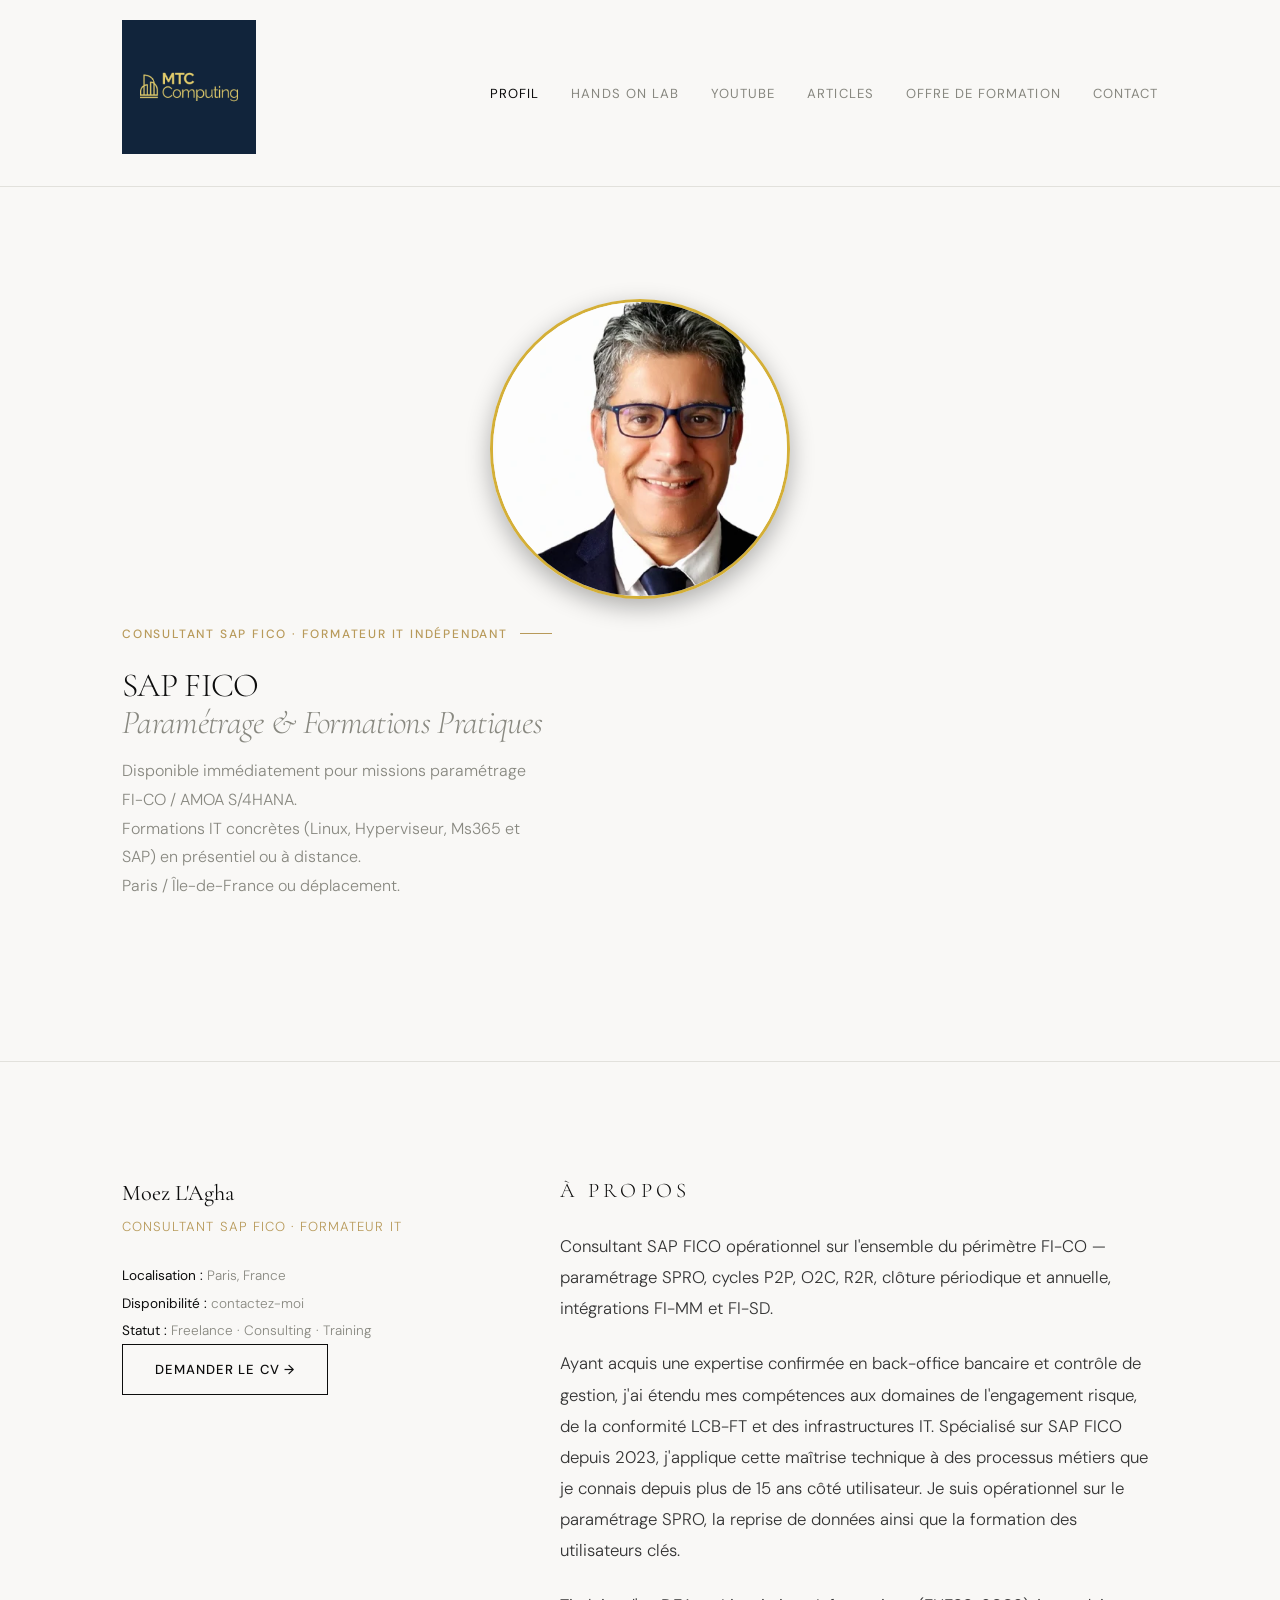
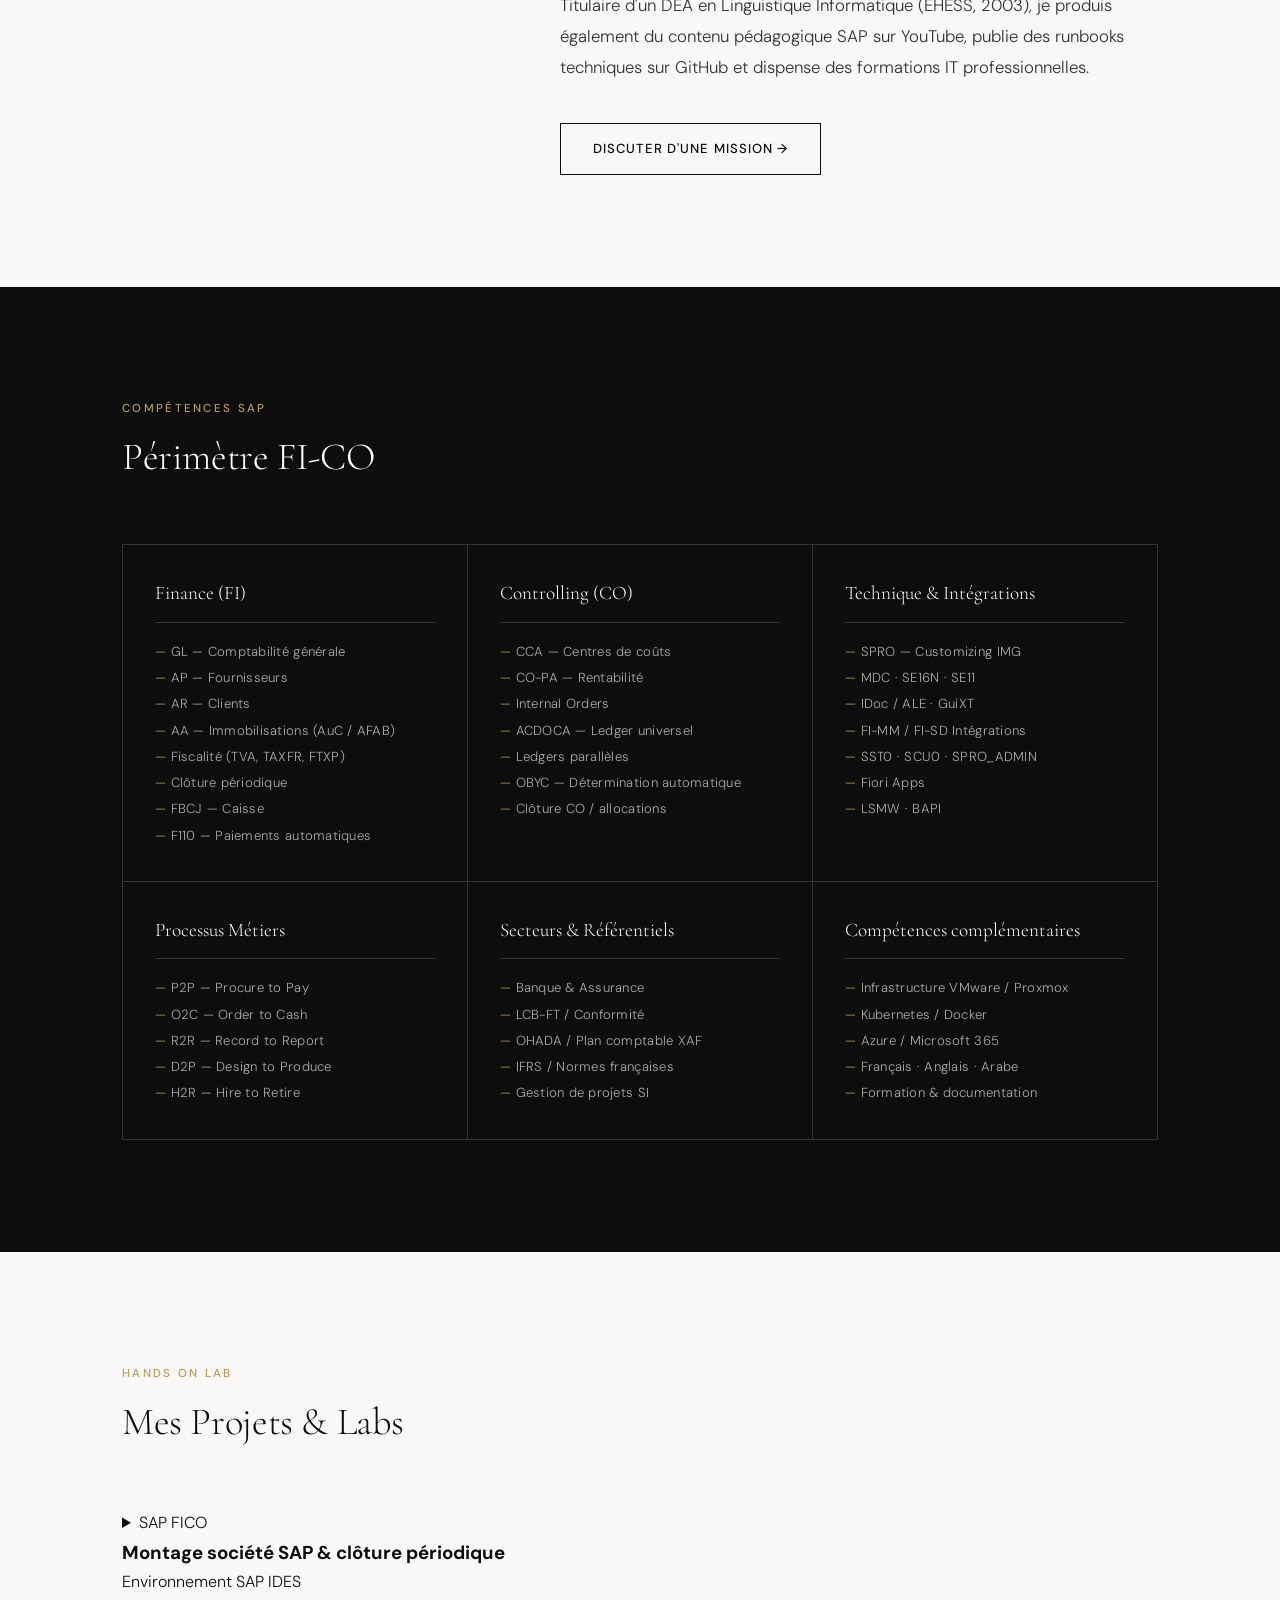
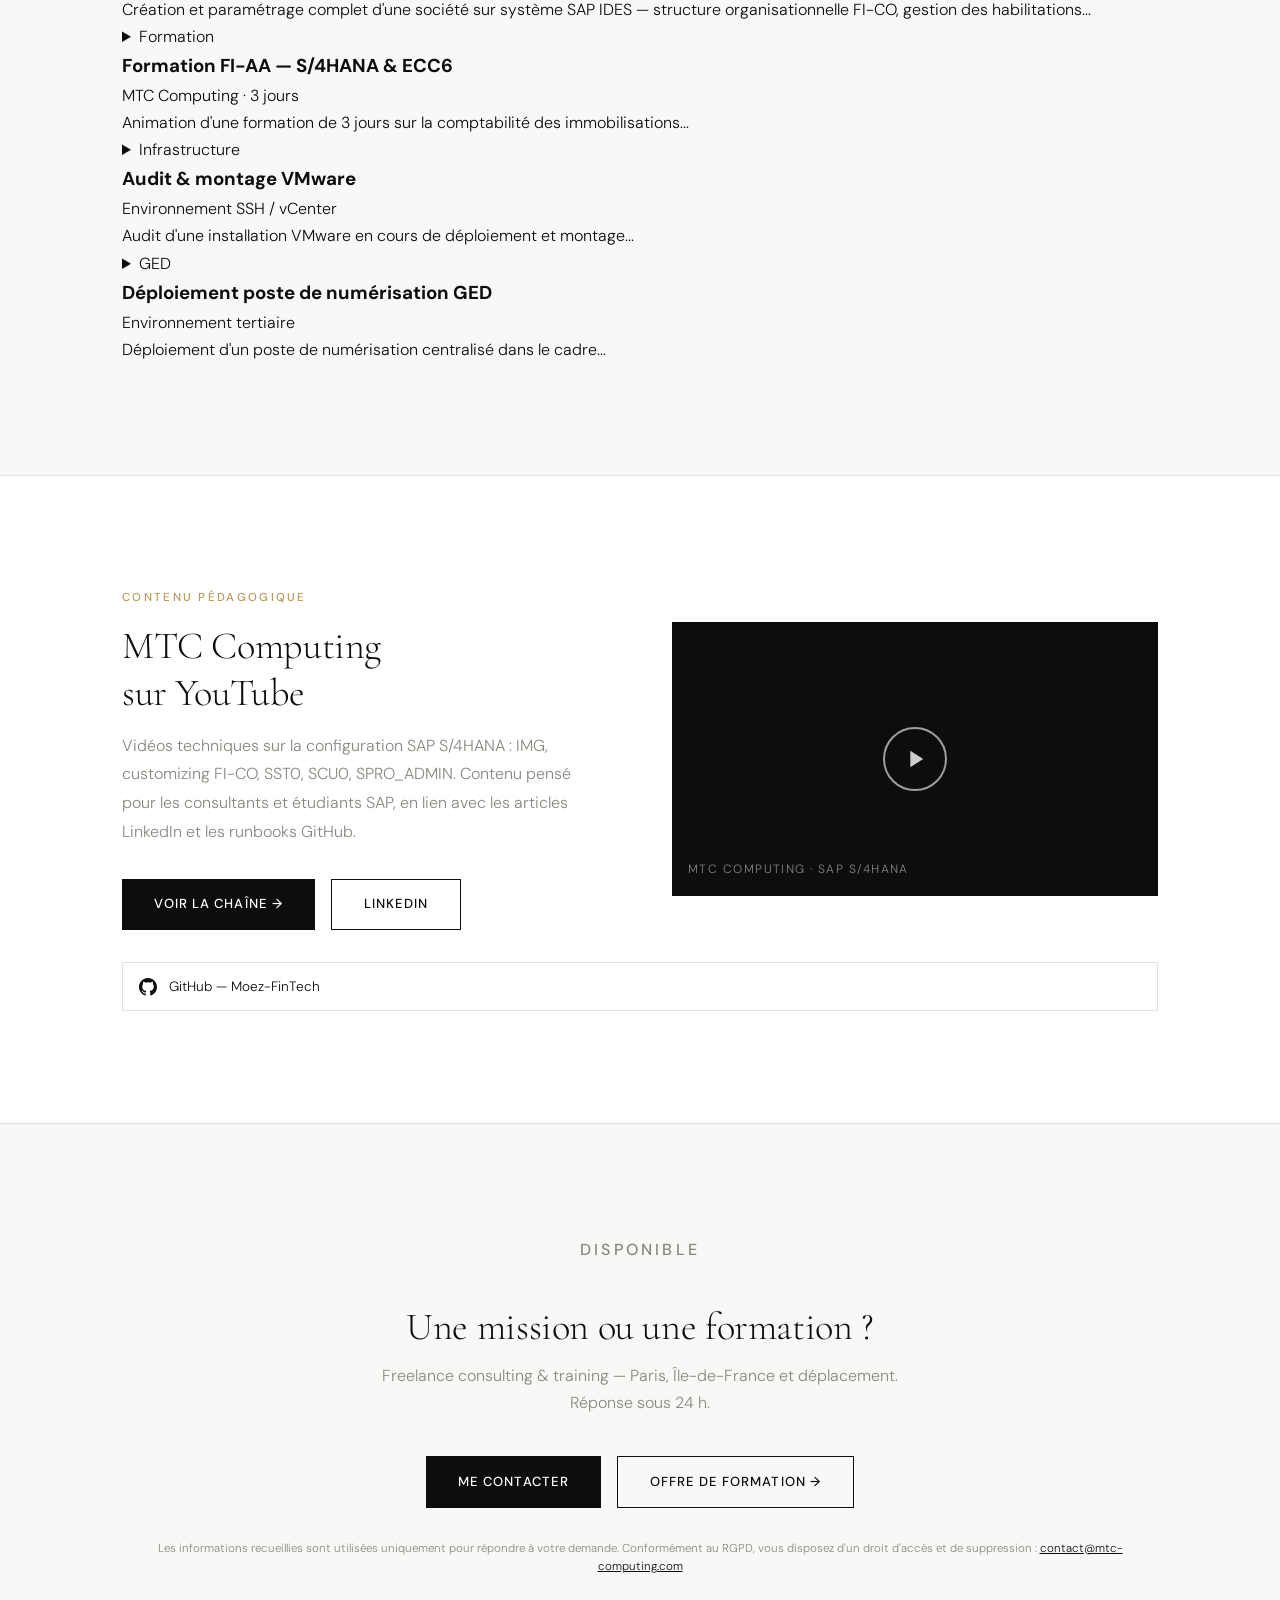
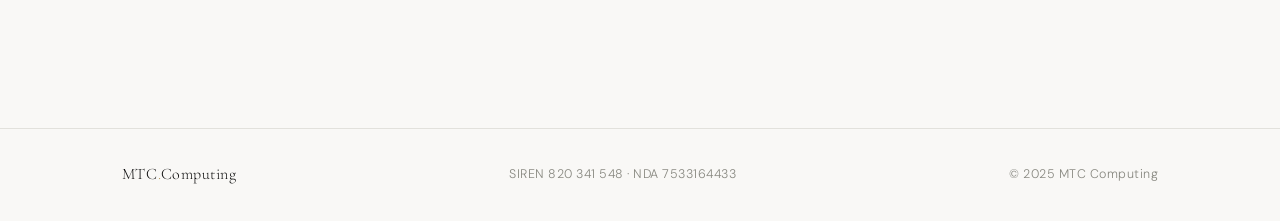
==== commit b24190c9: "Update meta tags and project sections in index.html" ====
--- a/index.html
+++ b/index.html
@@ -11,7 +11,7 @@
   <meta name="robots" content="index, follow" />
   <link rel="canonical" href="https://www.mtc-computing.com/" />
 
-   <meta property="og:title" content="Moez L'Agha — Consultant SAP FICO & Formateur IT | MTC Computing" />
+  <meta property="og:title" content="Moez L'Agha — Consultant SAP FICO & Formateur IT | MTC Computing" />
   <meta property="og:description" content="Consultant SAP FICO & formateur IT — paramétrage FI-CO S/4HANA, Private Cloud & ECC, formations SAP." />
   <meta property="og:type" content="website" />
   <meta property="og:url" content="https://www.mtc-computing.com/" />
@@ -110,7 +110,7 @@
   <div class="container">
     <div class="about-grid">
       <div class="about-left">
-          <div class="about-name">Moez L'Agha</div>
+        <div class="about-name">Moez L'Agha</div>
         <div class="about-role">Consultant SAP FICO · Formateur IT</div>
         <ul class="about-meta">
           <li><span>Localisation :</span> Paris, France</li>
@@ -129,12 +129,10 @@
           intégrations FI-MM et FI-SD.
         </p>
         <p>
-         
-         Ayant acquis une expertise confirmée en back-office bancaire et contrôle de gestion, 
+          Ayant acquis une expertise confirmée en back-office bancaire et contrôle de gestion, 
           j'ai étendu mes compétences aux domaines de l'engagement risque, de la conformité LCB-FT et des infrastructures IT.
           Spécialisé sur SAP FICO depuis 2023, j'applique cette maîtrise technique à des processus métiers que je connais depuis plus de 15 ans côté utilisateur.
           Je suis opérationnel sur le paramétrage SPRO, la reprise de données ainsi que la formation des utilisateurs clés.
-
         </p>
         <p>
           Titulaire d'un DEA en Linguistique Informatique (EHESS, 2003), je produis
@@ -231,126 +229,111 @@
   </div>
 </section>
 
+<!-- ===== HANDS ON LAB ===== -->
 <section id="experience">
   <div class="container">
     <p class="section-label">Hands On Lab</p>
-    <h2 class="section-title">Hands On Lab</h2>
-    <ul class="exp-list">
+    <h2 class="section-title">Mes Projets &amp; Labs</h2>
+
+    <div class="lab-list">
 
       <!-- PROJET 1 : SAP FICO -->
-      <li class="exp-item">
-        <details class="project-details">
-          <summary class="project-summary">
-            <div class="exp-date">SAP FICO</div>
-            <div class="exp-body">
-              <div class="exp-body-title">Montage société SAP & clôture périodique</div>
-              <div class="exp-body-company">Environnement SAP IDES</div>
-              <div class="exp-body-desc">
-                Création et paramétrage complet d'une société sur système SAP IDES —
-                structure organisationnelle FI-CO, gestion des habilitations...
-              </div>
-            </div>
-          </summary>
-          <div class="project-full">
-            <p>
-              Ce projet couvre l'intégralité du paramétrage d'une société SAP de A à Z :
-              création de la structure organisationnelle (société, division, centre de profit),
-              configuration des comptes généraux, paramétrage des taxes, mise en place des
-              procédures de clôture périodique (mensuelle et annuelle), et gestion des habilitations.
-            </p>
-            <p>
-              <strong>Technologies :</strong> SAP S/4HANA, SAP GUI, SPRO
-            </p>
-            <a href="https://github.com/Moez-FinTech" target="_blank" rel="noopener" class="btn btn-primary">
-              Voir les runbooks →
-            </a>
-          </div>
-        </details>
-      </li>
+      <details class="lab-item">
+        <summary class="lab-summary">
+          <span class="lab-category">SAP FICO</span>
+          <h3 class="lab-title">Montage société SAP &amp; clôture périodique</h3>
+          <p class="lab-company">Environnement SAP IDES</p>
+          <p class="lab-excerpt">
+            Création et paramétrage complet d'une société sur système SAP IDES — structure organisationnelle FI-CO, gestion des habilitations...
+          </p>
+        </summary>
+        <div class="lab-content">
+          <p>
+            Ce projet couvre l'intégralité du paramétrage d'une société SAP de A à Z :
+            création de la structure organisationnelle (société, division, centre de profit),
+            configuration des comptes généraux, paramétrage des taxes, mise en place des
+            procédures de clôture périodique (mensuelle et annuelle), et gestion des habilitations.
+          </p>
+          <p>
+            <strong>Technologies :</strong> SAP S/4HANA, SAP GUI, SPRO
+          </p>
+          <a href="https://github.com/Moez-FinTech" target="_blank" rel="noopener" class="btn btn-primary">
+            Voir les runbooks →
+          </a>
+        </div>
+      </details>
 
       <!-- PROJET 2 : Formation -->
-      <li class="exp-item">
-        <details class="project-details">
-          <summary class="project-summary">
-            <div class="exp-date">Formation</div>
-            <div class="exp-body">
-              <div class="exp-body-title">Formation FI-AA — S/4HANA & ECC6</div>
-              <div class="exp-body-company">MTC Computing · 3 jours</div>
-              <div class="exp-body-desc">
-                Animation d'une formation de 3 jours sur la comptabilité des immobilisations...
-              </div>
-            </div>
-          </summary>
-          <div class="project-full">
-            <p>
-              Programme complet de 3 jours couvrant la gestion des immobilisations sur
-              S/4HANA et ECC6 : création de fiches d'immobilisation, gestion des AuC
-              (Assets under Construction), lancement d'AFAB, analyse avec AW01N,
-              et bascule en immobilisation définitive.
-            </p>
-            <p>
-              <strong>Public :</strong> Consultants juniors et équipes finance
-            </p>
-            <a href="formations.html" class="btn btn-primary">
-              Voir l'offre de formation →
-            </a>
-          </div>
-        </details>
-      </li>
+      <details class="lab-item">
+        <summary class="lab-summary">
+          <span class="lab-category">Formation</span>
+          <h3 class="lab-title">Formation FI-AA — S/4HANA &amp; ECC6</h3>
+          <p class="lab-company">MTC Computing · 3 jours</p>
+          <p class="lab-excerpt">
+            Animation d'une formation de 3 jours sur la comptabilité des immobilisations...
+          </p>
+        </summary>
+        <div class="lab-content">
+          <p>
+            Programme complet de 3 jours couvrant la gestion des immobilisations sur
+            S/4HANA et ECC6 : création de fiches d'immobilisation, gestion des AuC
+            (Assets under Construction), lancement d'AFAB, analyse avec AW01N,
+            et bascule en immobilisation definitiva.
+          </p>
+          <p>
+            <strong>Public :</strong> Consultants juniors et équipes finance
+          </p>
+          <a href="formations.html" class="btn btn-primary">
+            Voir l'offre de formation →
+          </a>
+        </div>
+      </details>
 
       <!-- PROJET 3 : Infrastructure -->
-      <li class="exp-item">
-        <details class="project-details">
-          <summary class="project-summary">
-            <div class="exp-date">Infrastructure</div>
-            <div class="exp-body">
-              <div class="exp-body-title">Audit & montage VMware</div>
-              <div class="exp-body-company">Environnement SSH / vCenter</div>
-              <div class="exp-body-desc">
-                Audit d'une installation VMware en cours de déploiement et montage...
-              </div>
-            </div>
-          </summary>
-          <div class="project-full">
-            <p>
-              Audit complet d'une infrastructure virtualisée : analyse de l'architecture
-              existante, configuration des clusters ESXi, mise en réseau, optimisation
-              des ressources, et validation de la sécurité.
-            </p>
-            <a href="https://github.com/Moez-FinTech" target="_blank" rel="noopener" class="btn btn-primary">
-              Voir la documentation →
-            </a>
-          </div>
-        </details>
-      </li>
+      <details class="lab-item">
+        <summary class="lab-summary">
+          <span class="lab-category">Infrastructure</span>
+          <h3 class="lab-title">Audit &amp; montage VMware</h3>
+          <p class="lab-company">Environnement SSH / vCenter</p>
+          <p class="lab-excerpt">
+            Audit d'une installation VMware en cours de déploiement et montage...
+          </p>
+        </summary>
+        <div class="lab-content">
+          <p>
+            Audit complet d'une infrastructure virtualisée : analyse de l'architecture
+            existante, configuration des clusters ESXi, mise en réseau, optimisation
+            des ressources, et validation de la sécurité.
+          </p>
+          <a href="https://github.com/Moez-FinTech" target="_blank" rel="noopener" class="btn btn-primary">
+            Voir la documentation →
+          </a>
+        </div>
+      </details>
 
       <!-- PROJET 4 : GED -->
-      <li class="exp-item">
-        <details class="project-details">
-          <summary class="project-summary">
-            <div class="exp-date">GED</div>
-            <div class="exp-body">
-              <div class="exp-body-title">Déploiement poste de numérisation GED</div>
-              <div class="exp-body-company">Environnement tertiaire</div>
-              <div class="exp-body-desc">
-                Déploiement d'un poste de numérisation centralisé dans le cadre...
-              </div>
-            </div>
-          </summary>
-          <div class="project-full">
-            <p>
-              Mise en place d'un poste de numérisation centralisé (scanner + écran dédié)
-              intégré dans une chaîne GED complète : configuration du flux documentaire,
-              recette utilisateur, et mise en production.
-            </p>
-            <a href="https://github.com/Moez-FinTech" target="_blank" rel="noopener" class="btn btn-primary">
-              Voir le projet →
-            </a>
-          </div>
-        </details>
-      </li>
-
-    </ul>
+      <details class="lab-item">
+        <summary class="lab-summary">
+          <span class="lab-category">GED</span>
+          <h3 class="lab-title">Déploiement poste de numérisation GED</h3>
+          <p class="lab-company">Environnement tertiaire</p>
+          <p class="lab-excerpt">
+            Déploiement d'un poste de numérisation centralisé dans le cadre...
+          </p>
+        </summary>
+        <div class="lab-content">
+          <p>
+            Mise en place d'un poste de numérisation centralisé (scanner + écran dédié)
+            intégré dans une chaîne GED complète : configuration du flux documentaire,
+            recette utilisateur, et mise en production.
+          </p>
+          <a href="https://github.com/Moez-FinTech" target="_blank" rel="noopener" class="btn btn-primary">
+            Voir le projet →
+          </a>
+        </div>
+      </details>
+
+    </div>
   </div>
 </section>
 
--- a/styles.css
+++ b/styles.css
@@ -701,3 +701,43 @@
 
   .nav-links { display: none; }
 }
+/* ===== HANDS ON LAB — dépliants ===== */
+.project-details {
+  width: 100%;
+  display: block;
+}
+
+.project-summary {
+  list-style: none;
+  cursor: pointer;
+  display: block; /* Passage en block pour éviter l'alignement côte à côte */
+  width: 100%;
+}
+
+/* Cache la flèche native */
+.project-summary::-webkit-details-marker,
+.project-summary::marker {
+  display: none;
+}
+
+/* CONTENU DÉPLIÉ : pleine largeur */
+.project-full {
+  width: 100%;
+  display: block;
+  padding: 20px 0 10px 0;
+  margin-top: 15px;
+  border-top: 1px solid rgba(212, 175, 55, 0.2);
+  animation: fadeIn 0.3s ease;
+}
+
+.project-full p {
+  margin-bottom: 12px;
+  line-height: 1.7;
+  max-width: 100%;
+  width: 100%;
+}
+
+@keyframes fadeIn {
+  from { opacity: 0; transform: translateY(-5px); }
+  to { opacity: 1; transform: translateY(0); }
+}
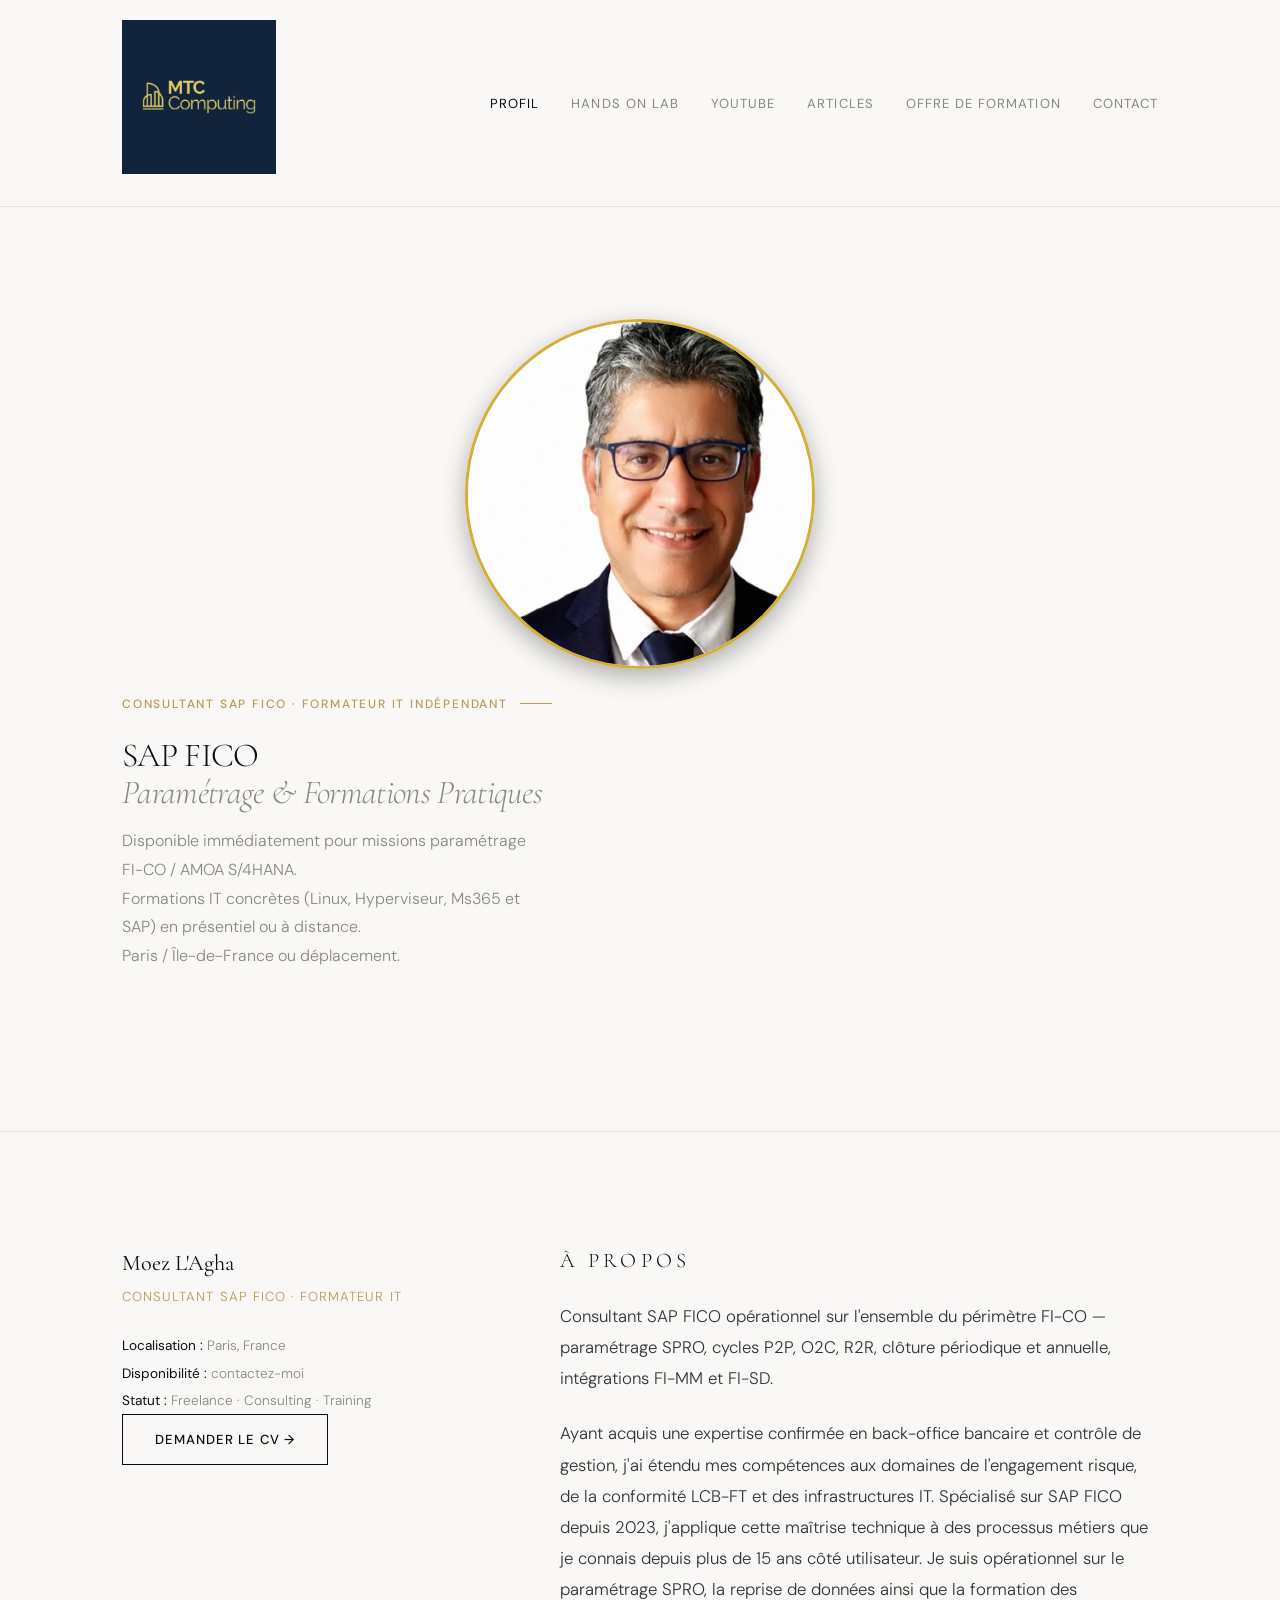
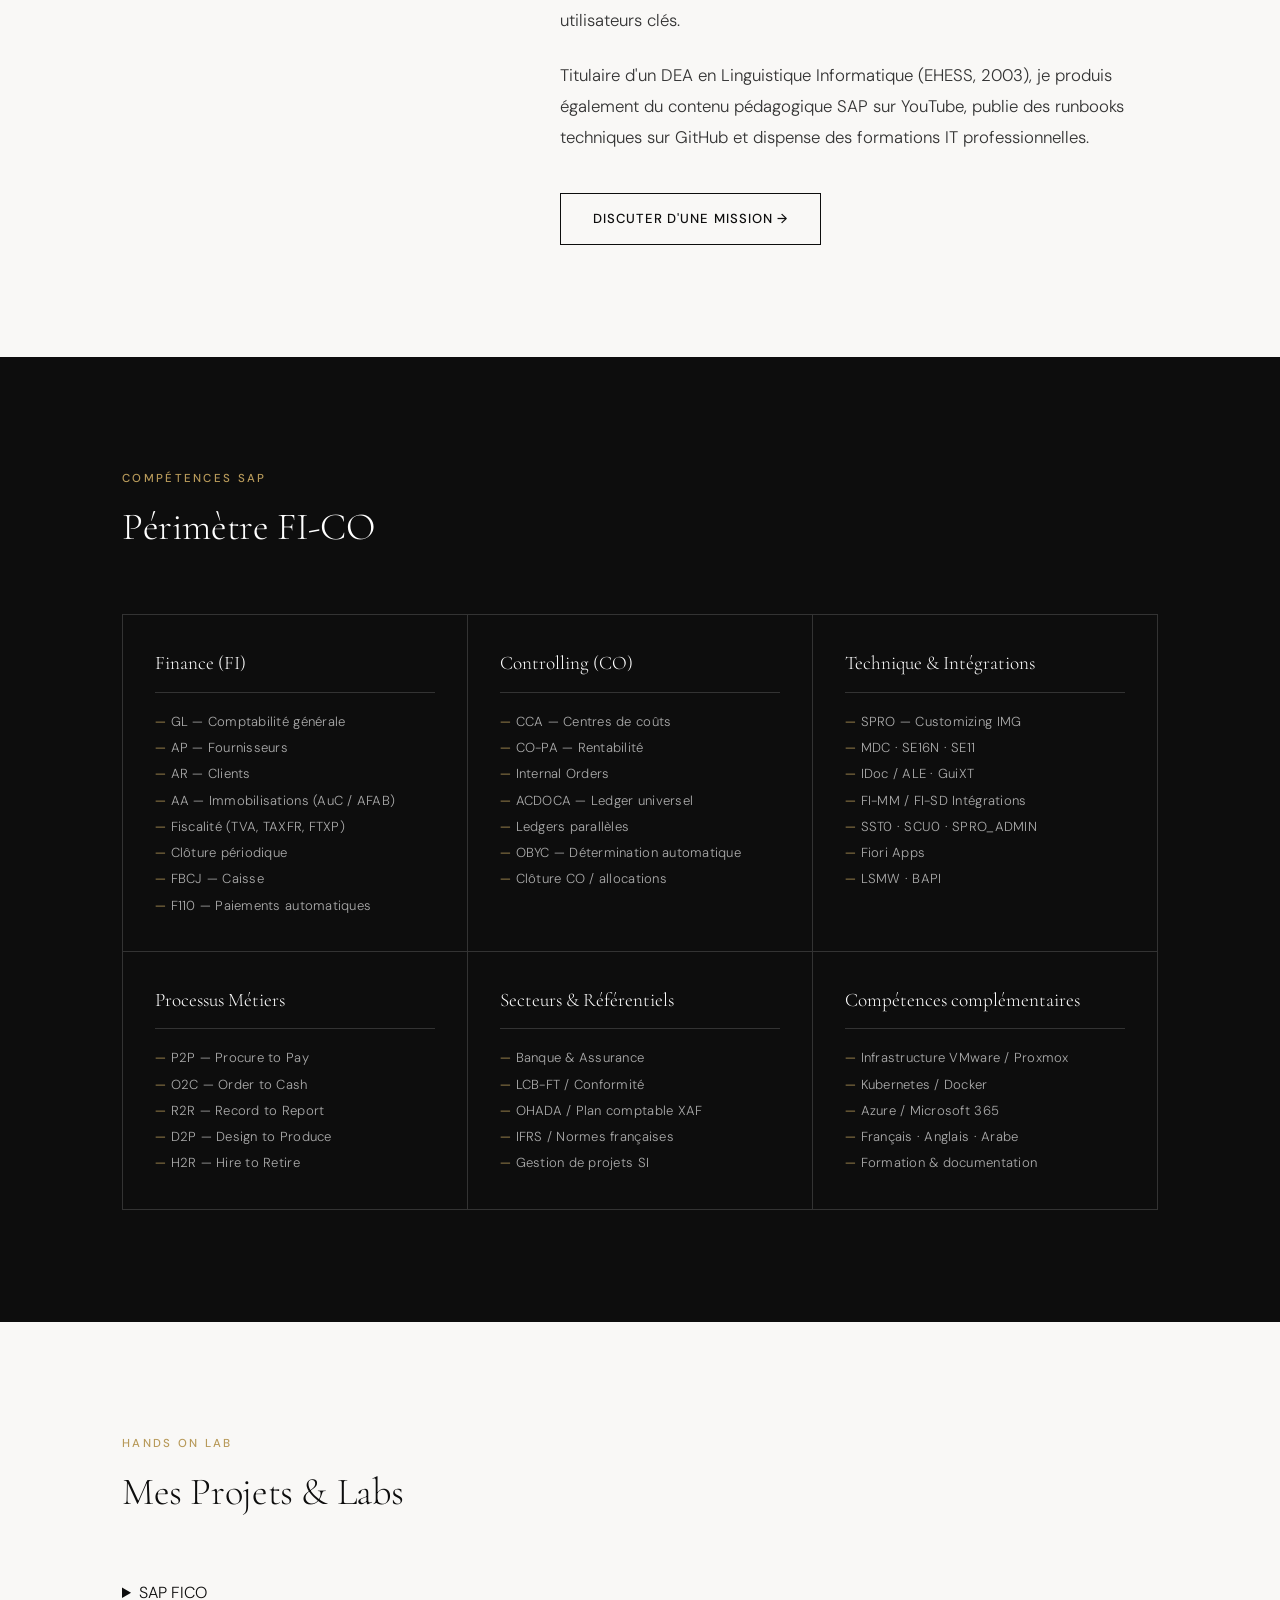
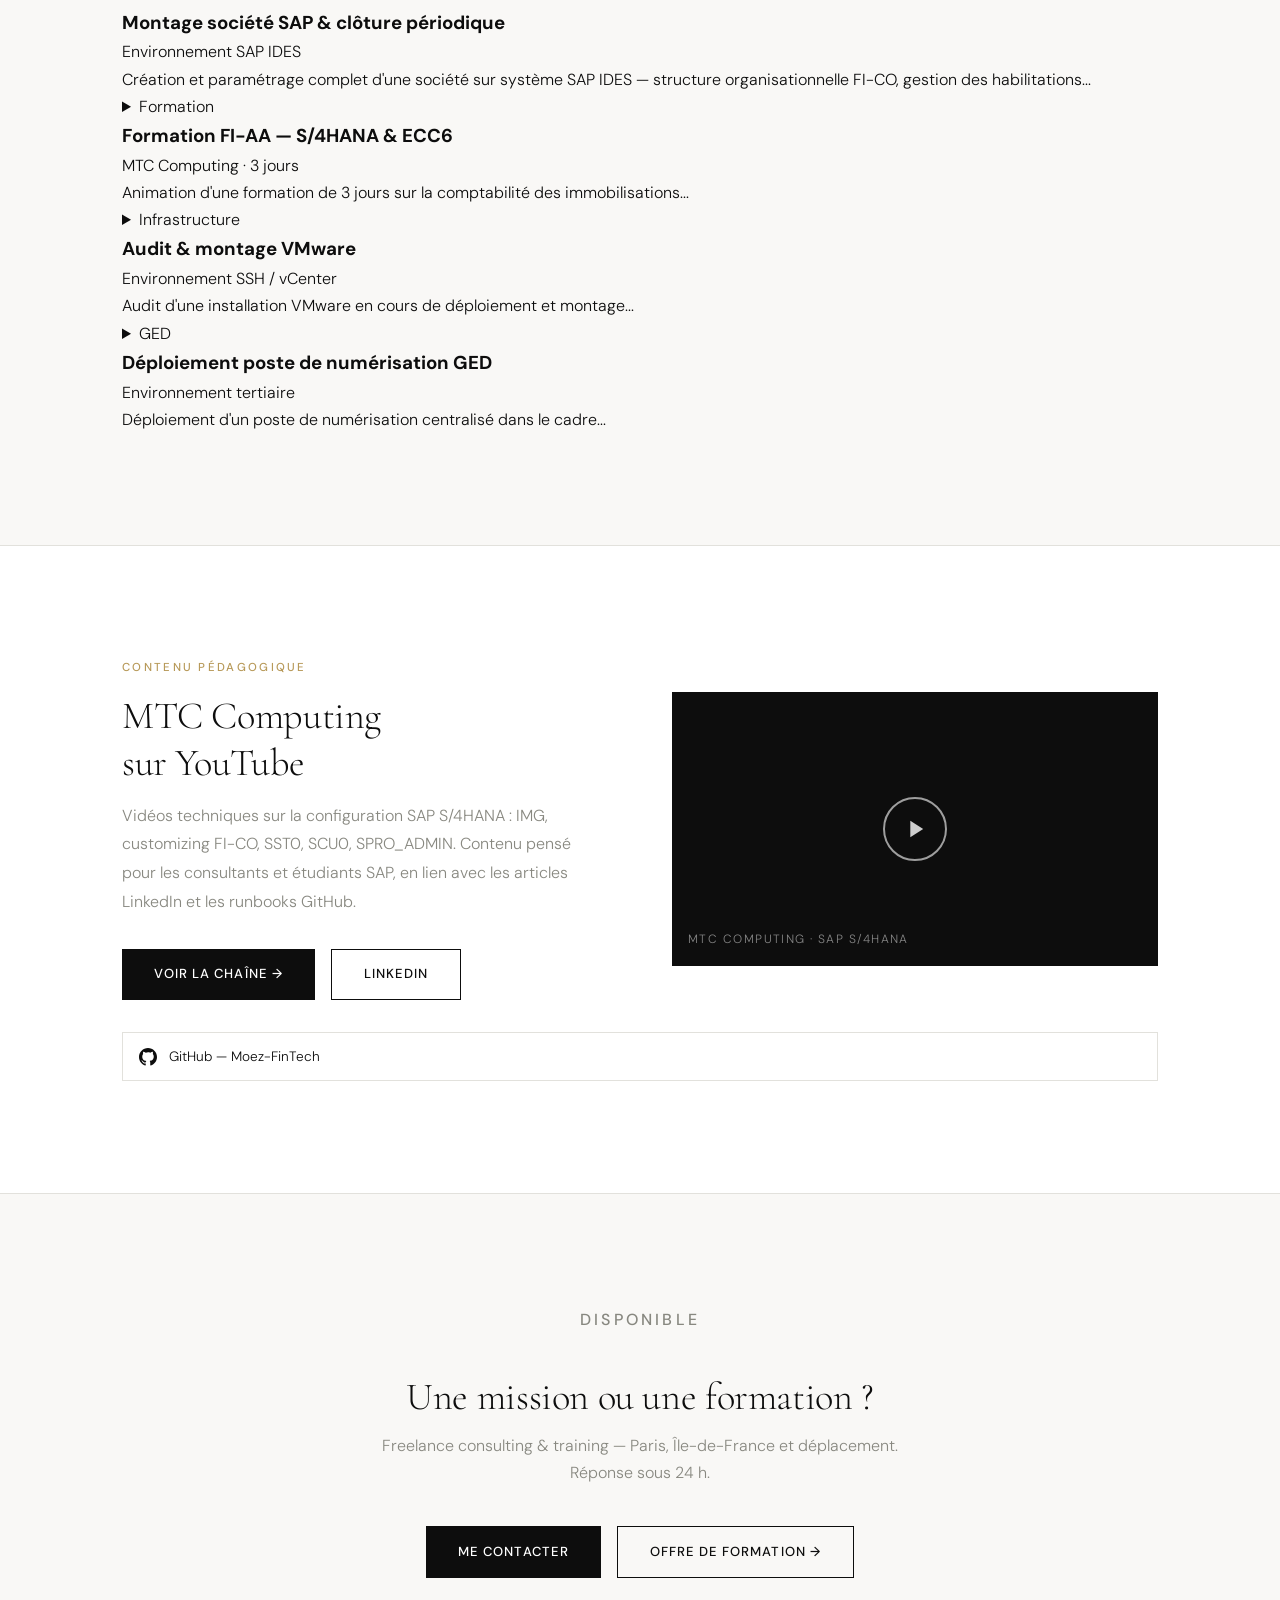
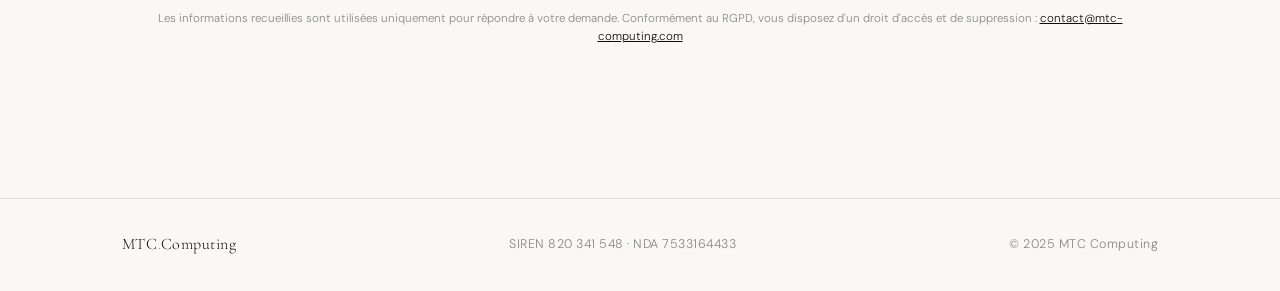
==== commit 7c9fc00d: "Adjust image sizes in navigation and profile section Increased logo and profile image sizes for bett" ====
--- a/index.html
+++ b/index.html
@@ -55,7 +55,7 @@
 <nav>
   <div class="nav-inner">
     <a href="index.html" class="nav-logo">
-      <img src="assets/LOGO.png" alt="MTC Computing" style="height:134px;width:auto;" />
+      <img src="assets/LOGO.png" alt="MTC Computing" style="height:154px;width:auto;" />
     </a>
     <ul class="nav-links">
       <li><a href="#about" class="active">Profil</a></li>
@@ -78,7 +78,7 @@
         <!-- PHOTO DE PROFIL — ronde, centrée, dorée -->
         <img src="image/moez-lagha-consultant-sap-fico.webp" 
              alt="Moez L'Agha, consultant SAP FICO et formateur IT" 
-             style="width:300px;height:300px;border-radius:50%;object-fit:cover;border:3px solid #d4af37;box-shadow:0 8px 25px rgba(0,0,0,0.3);margin:0 auto 25px auto;display:block;" 
+             style="width:350px;height:350px;border-radius:50%;object-fit:cover;border:3px solid #d4af37;box-shadow:0 8px 25px rgba(0,0,0,0.3);margin:0 auto 25px auto;display:block;" 
              loading="eager"
              onerror="this.style.display='none'" />
 
--- a/styles.css
+++ b/styles.css
@@ -704,26 +704,25 @@
 /* ===== HANDS ON LAB — dépliants ===== */
 .project-details {
   width: 100%;
-  display: block;
 }
 
 .project-summary {
   list-style: none;
   cursor: pointer;
-  display: block; /* Passage en block pour éviter l'alignement côte à côte */
+  display: flex;
+  align-items: flex-start;
+  gap: 20px;
   width: 100%;
 }
 
 /* Cache la flèche native */
-.project-summary::-webkit-details-marker,
-.project-summary::marker {
+.project-summary::-webkit-details-marker {
   display: none;
 }
 
-/* CONTENU DÉPLIÉ : pleine largeur */
+/* ⬇️ CONTENU DÉPLIÉ : pleine largeur, sous le résumé */
 .project-full {
   width: 100%;
-  display: block;
   padding: 20px 0 10px 0;
   margin-top: 15px;
   border-top: 1px solid rgba(212, 175, 55, 0.2);
@@ -733,7 +732,7 @@
 .project-full p {
   margin-bottom: 12px;
   line-height: 1.7;
-  max-width: 100%;
+  max-width: none; /* annule toute limite de largeur héritée */
   width: 100%;
 }
 
@@ -741,3 +740,15 @@
   from { opacity: 0; transform: translateY(-5px); }
   to { opacity: 1; transform: translateY(0); }
 }
+
+/* Responsive */
+@media (max-width: 768px) {
+  .project-summary {
+    flex-direction: column;
+    gap: 10px;
+  }
+}
+
+.lab-content .btn {
+  margin-top: 1rem;
+}
